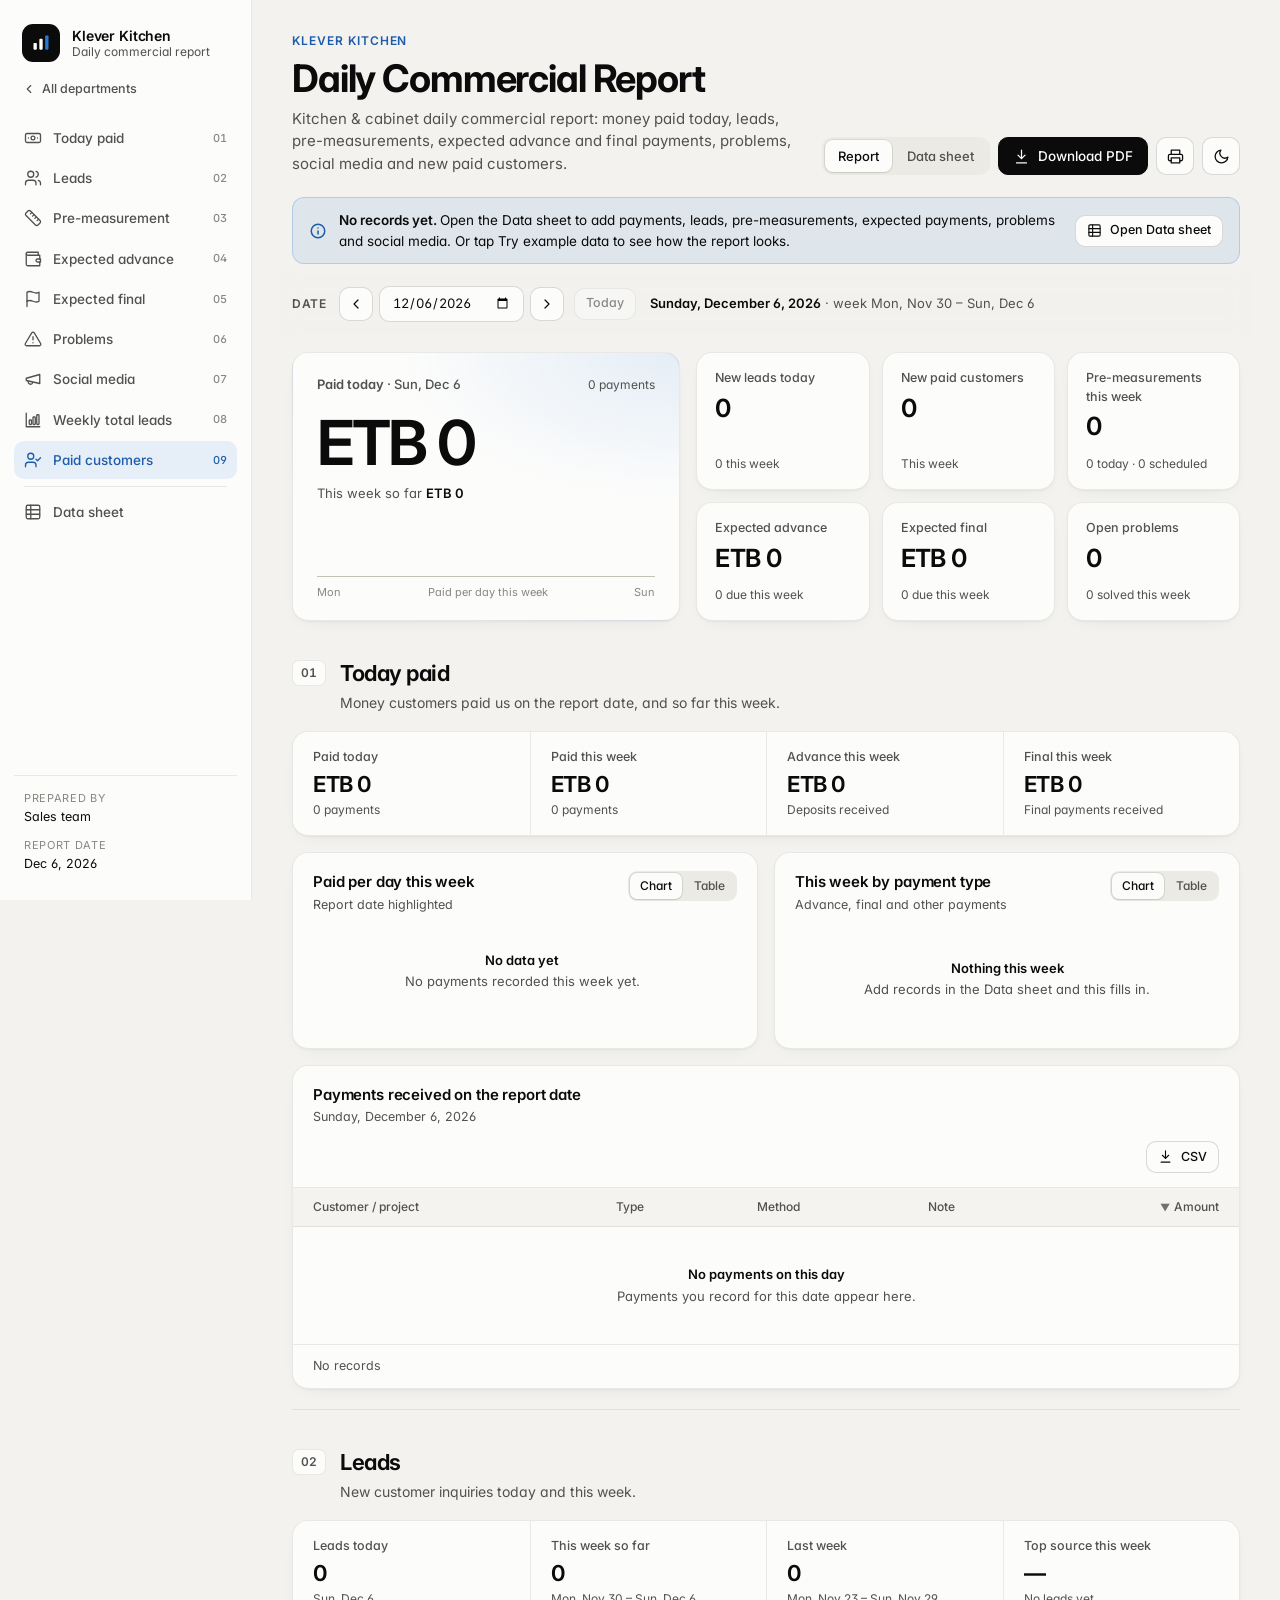
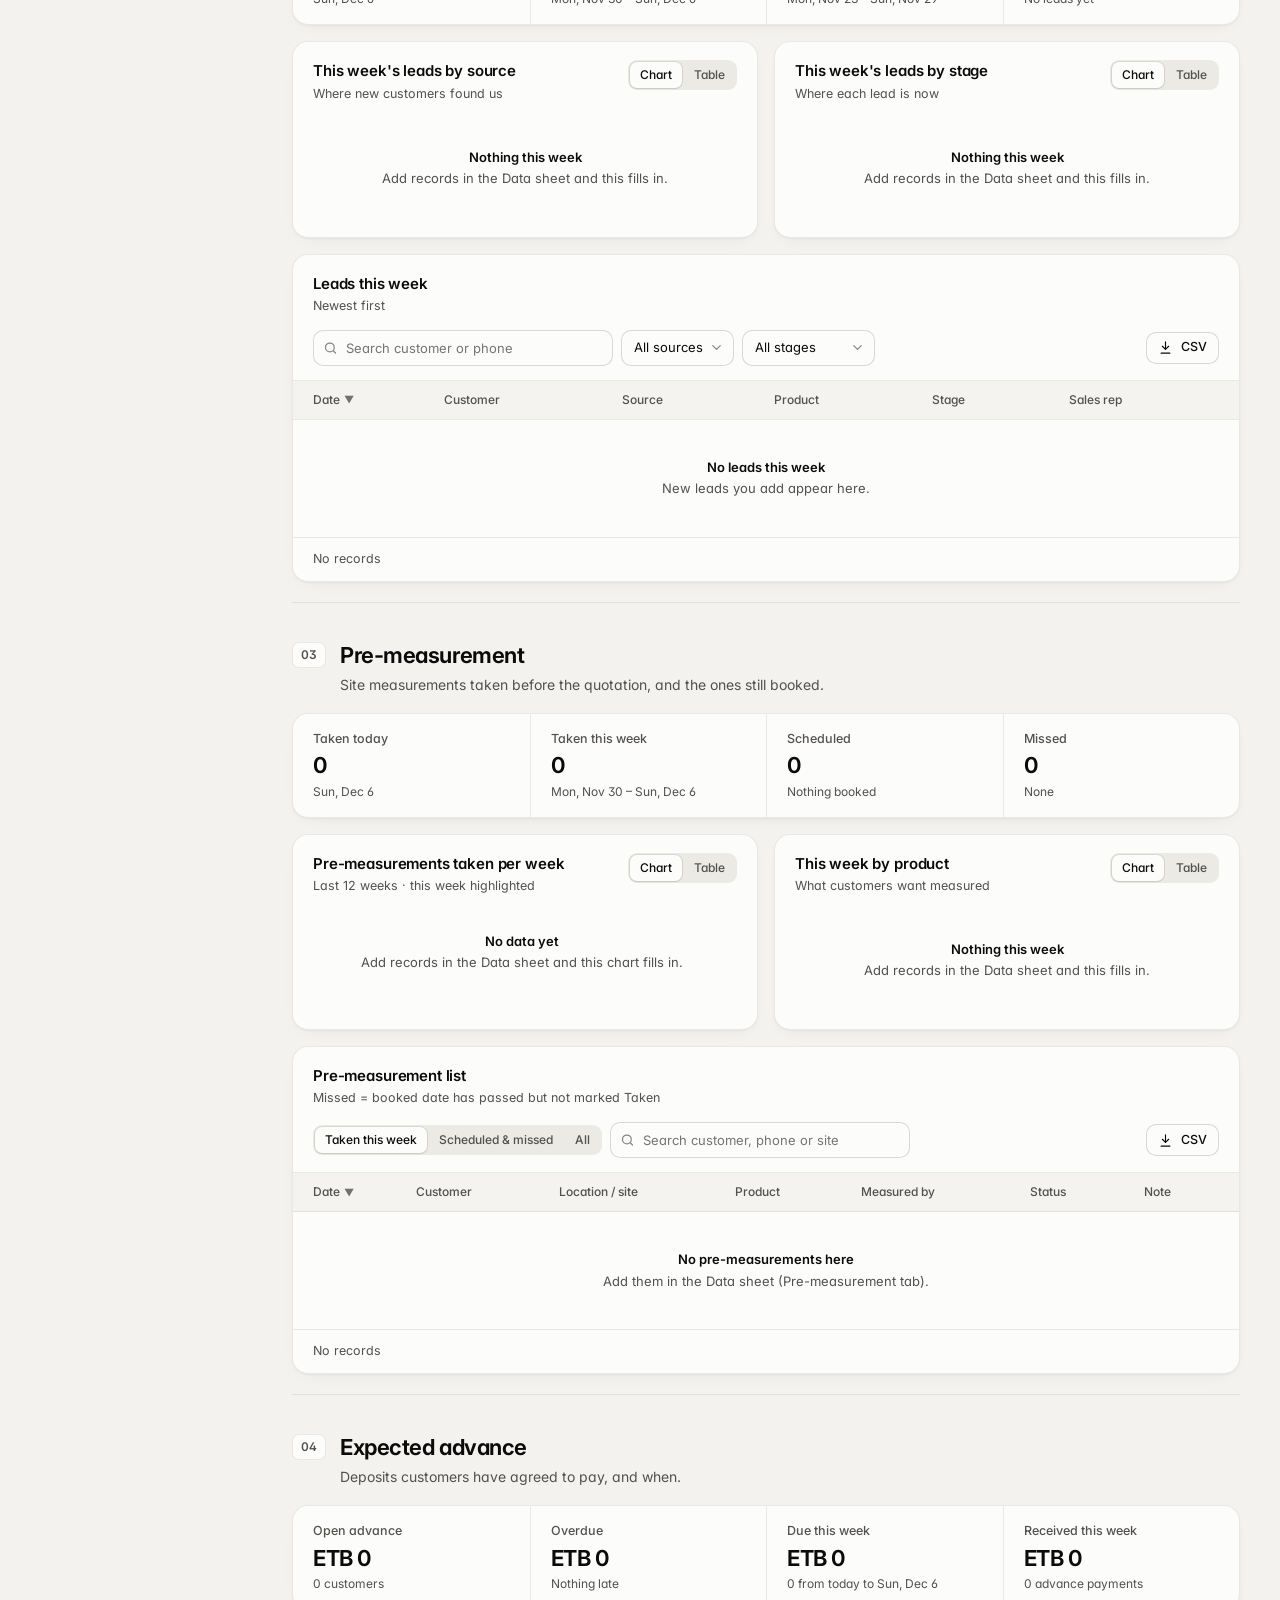
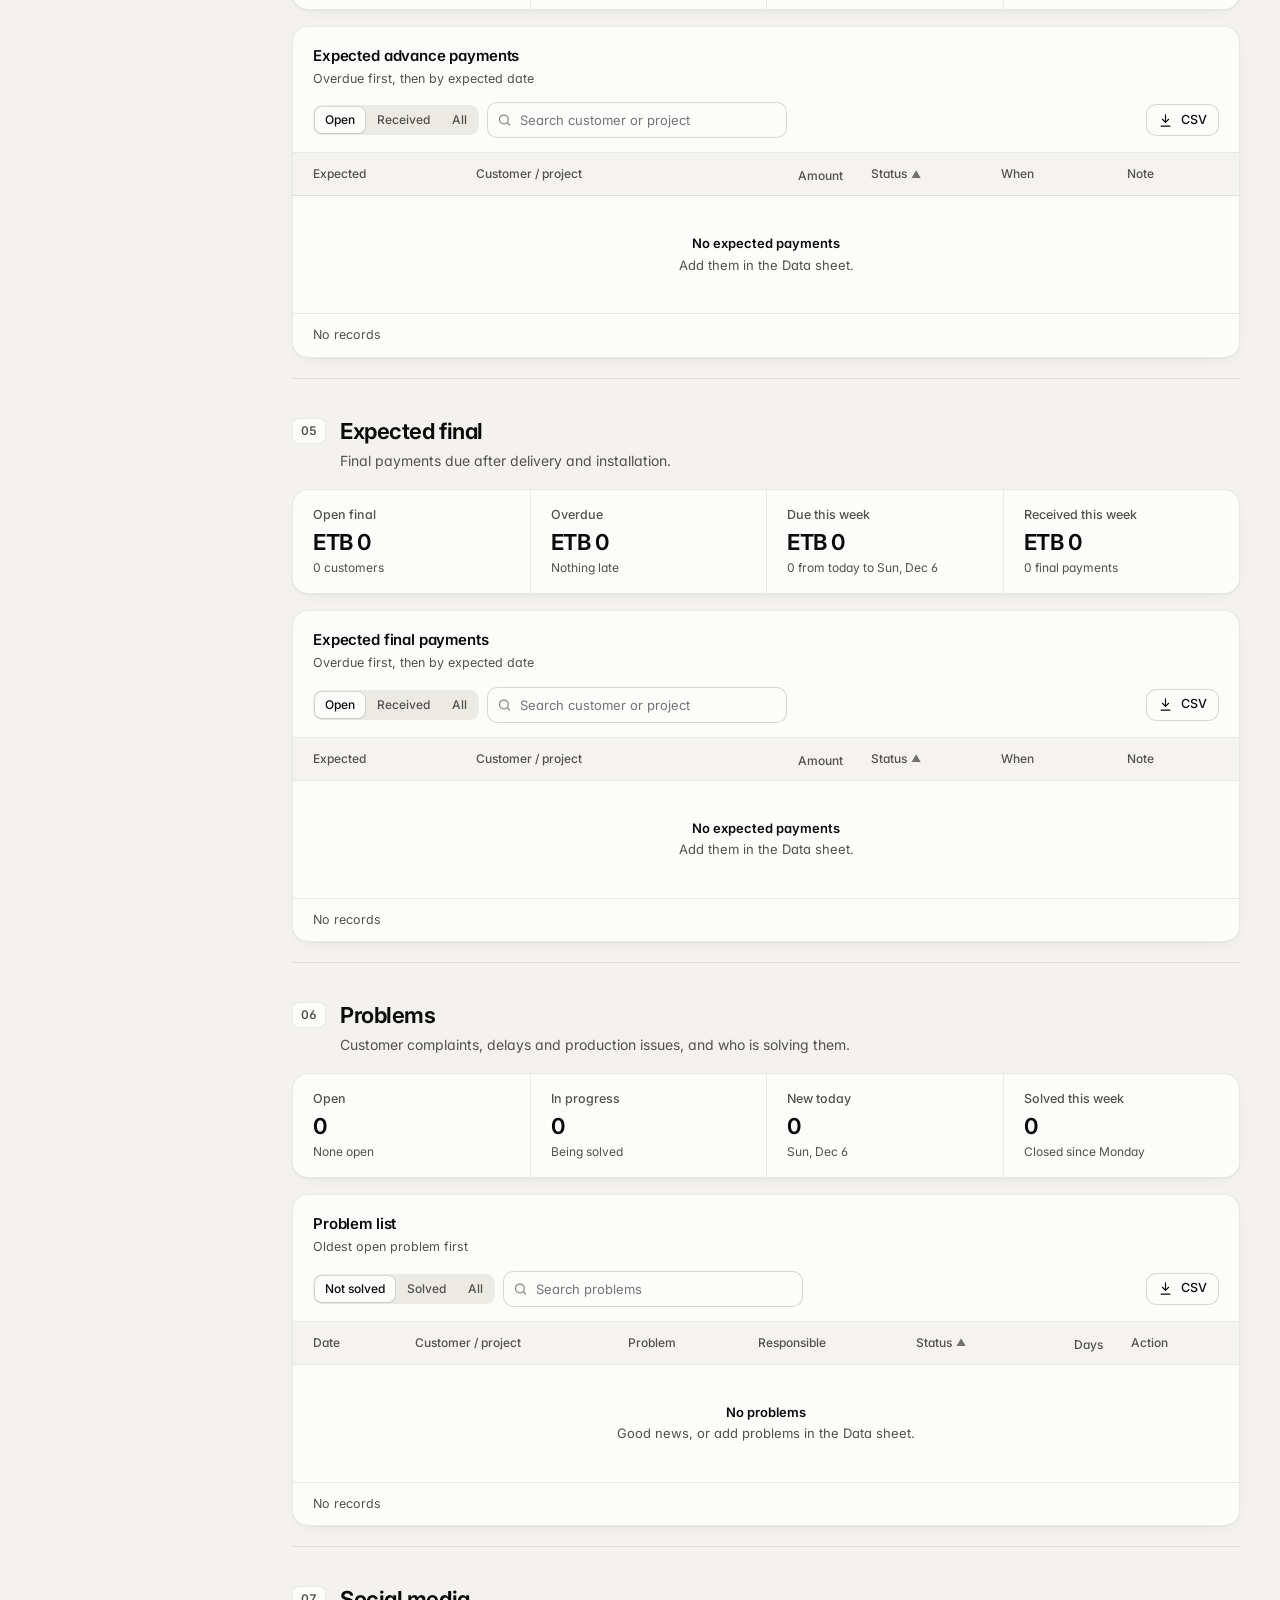
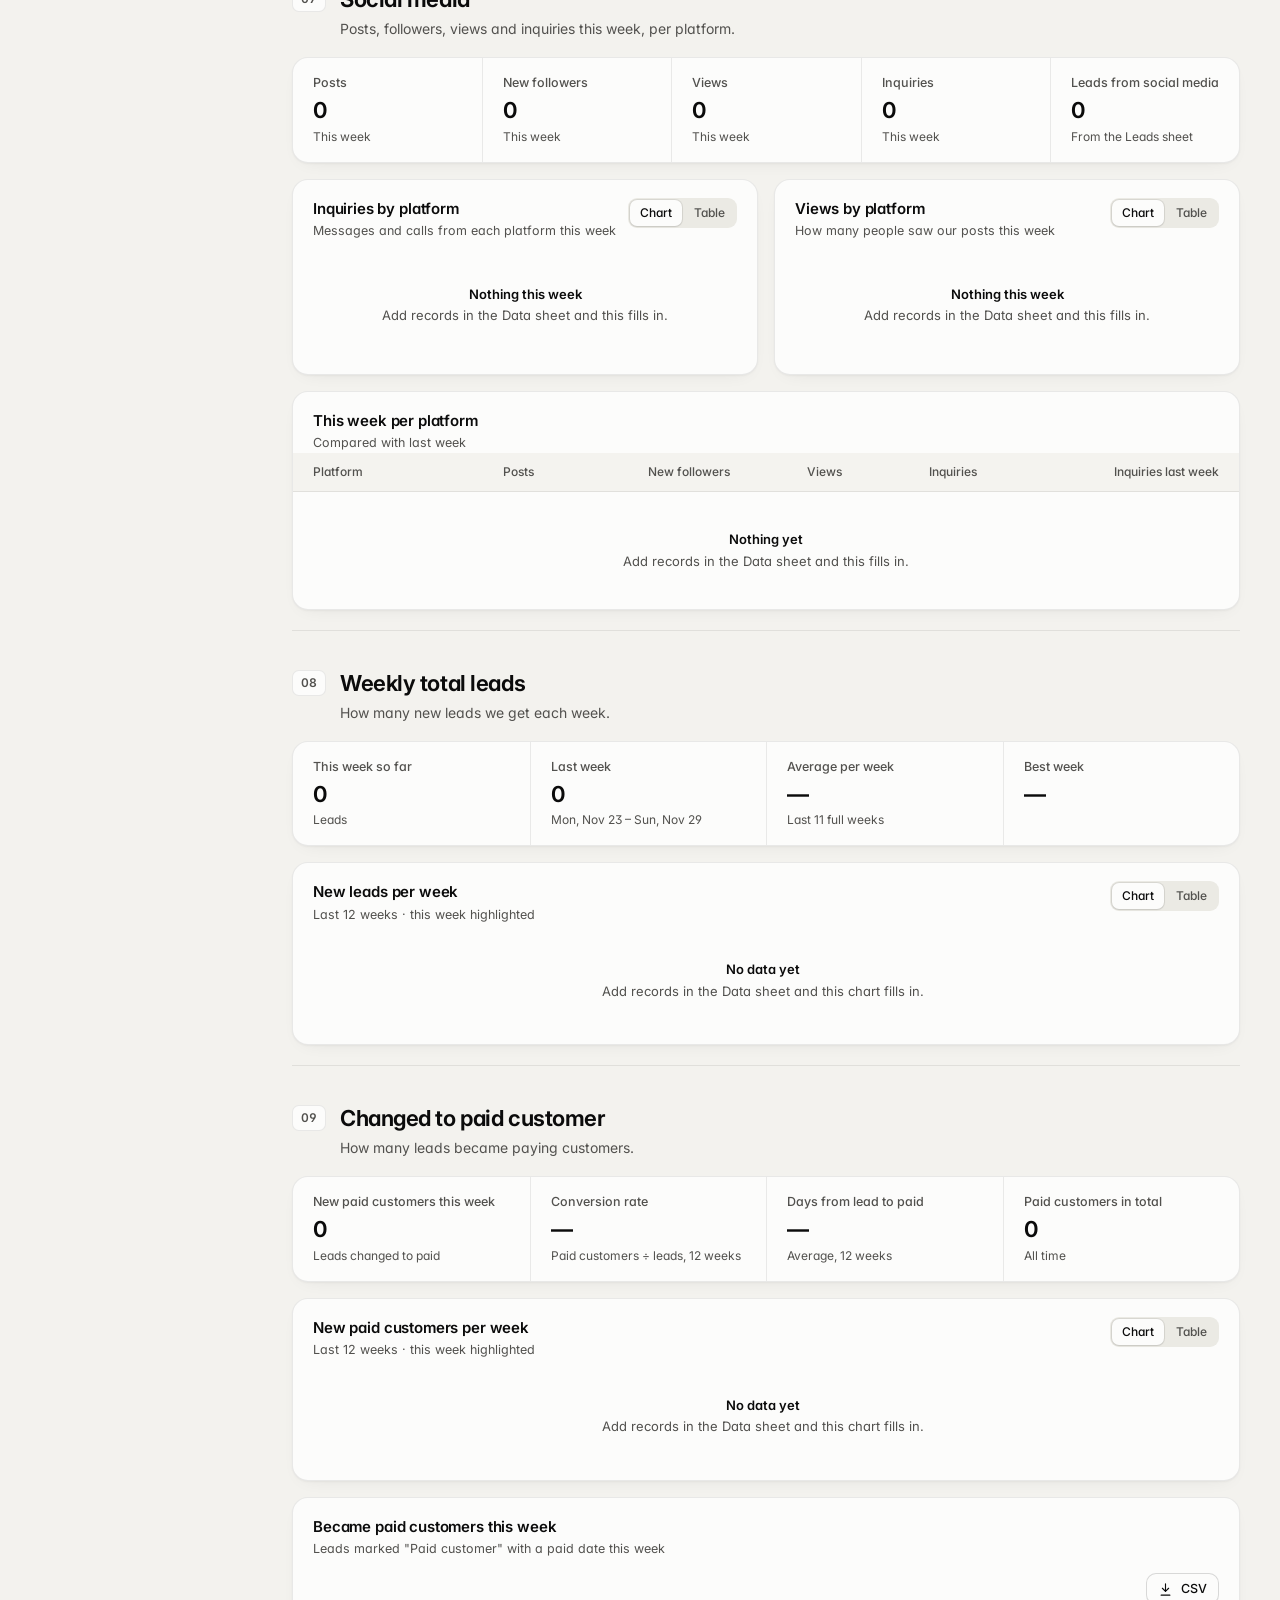
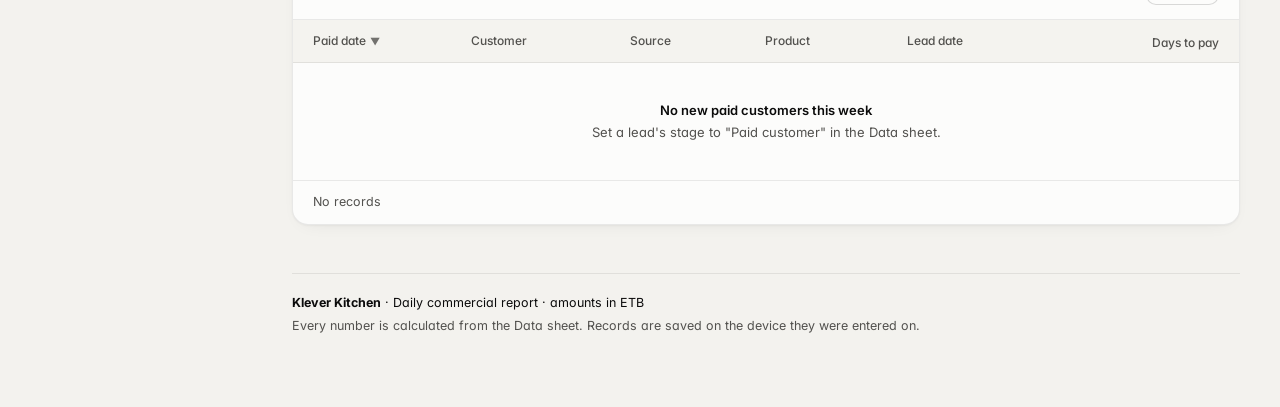
==== commercial/index.html @ aa3fffe9 "Put the commercial report in its own folder, add department home page commercial/ holds the daily co" ====
<!doctype html>
<html lang="en">
<head>
  <meta charset="utf-8">
  <meta name="viewport" content="width=device-width, initial-scale=1">
  <title>Daily Commercial Report</title>
  <meta name="description" content="Daily commercial report: payments today, leads, pre-measurements, expected advance and final payments, problems, social media and conversion.">
  <link rel="icon" href="data:image/svg+xml,%3Csvg xmlns='http://www.w3.org/2000/svg' viewBox='0 0 32 32'%3E%3Crect width='32' height='32' rx='8' fill='%230b0b0b'/%3E%3Crect x='8' y='17' width='4' height='7' rx='1' fill='%23fff'/%3E%3Crect x='14' y='12' width='4' height='12' rx='1' fill='%23fff'/%3E%3Crect x='20' y='8' width='4' height='16' rx='1' fill='%233987e5'/%3E%3C/svg%3E">
  <link rel="preconnect" href="https://fonts.googleapis.com">
  <link rel="preconnect" href="https://fonts.gstatic.com" crossorigin>
  <link href="https://fonts.googleapis.com/css2?family=Inter:wght@400;500;600;700&display=swap" rel="stylesheet">
  <link rel="stylesheet" href="styles.css">
  <script>
    try { var t = localStorage.getItem("cr-theme"); if (t === "light" || t === "dark") document.documentElement.setAttribute("data-theme", t); } catch (e) {}
  </script>
</head>
<body>
  <a class="skip-link" href="#content">Skip to report</a>

  <div class="app">
    <aside class="sidebar" aria-label="Report sections">
      <div class="brand">
        <span class="brand-mark" aria-hidden="true">
          <svg viewBox="0 0 24 24" width="20" height="20"><rect x="3" y="12" width="4" height="8" rx="1" fill="currentColor"/><rect x="10" y="7" width="4" height="13" rx="1" fill="currentColor"/><rect x="17" y="3" width="4" height="17" rx="1" fill="var(--c-in)"/></svg>
        </span>
        <div class="brand-text">
          <strong id="company-name">Company</strong>
          <span>Daily commercial report</span>
        </div>
      </div>

      <a class="back-link" href="../">
        <svg viewBox="0 0 24 24" aria-hidden="true"><path d="m15 18-6-6 6-6"/></svg>
        All departments
      </a>

      <nav class="nav" id="nav">
        <a href="#paid" data-icon="cash">Today paid</a>
        <a href="#leads" data-icon="leads">Leads</a>
        <a href="#measure" data-icon="ruler">Pre-measurement</a>
        <a href="#advance" data-icon="arrowInBox">Expected advance</a>
        <a href="#final" data-icon="flag">Expected final</a>
        <a href="#problems" data-icon="alertTri">Problems</a>
        <a href="#social" data-icon="megaphone">Social media</a>
        <a href="#weekly-leads" data-icon="bars">Weekly total leads</a>
        <a href="#converted" data-icon="userCheck">Paid customers</a>
        <a href="#sheet" data-icon="sheet" class="nav-sheet">Data sheet</a>
      </nav>

      <div class="sidebar-foot">
        <span class="foot-label">Prepared by</span>
        <span id="prepared-by">—</span>
        <span class="foot-label">Report date</span>
        <span id="as-of">—</span>
      </div>
    </aside>

    <main class="main" id="content">
      <div class="content">
        <header class="topbar">
          <div>
            <p class="eyebrow" id="eyebrow">Company</p>
            <h1>Daily Commercial Report</h1>
            <p class="lede" id="lede"></p>
          </div>
          <div class="topbar-actions">
            <div class="seg view-seg" id="view-seg" role="group" aria-label="View">
              <button type="button" data-view="report" aria-pressed="true">Report</button>
              <button type="button" data-view="sheet" aria-pressed="false">Data sheet</button>
            </div>
            <button class="btn btn-primary" id="pdf-btn" type="button" title="Download this report as a PDF file">
              <svg viewBox="0 0 24 24" aria-hidden="true"><path d="M12 3v12M7 10l5 5 5-5M5 21h14"/></svg>
              <span>Download PDF</span>
            </button>
            <button class="icon-btn" id="print-btn" type="button" aria-label="Print" title="Print">
              <svg viewBox="0 0 24 24" aria-hidden="true"><path d="M6 9V3h12v6M6 18H4a2 2 0 0 1-2-2v-5a2 2 0 0 1 2-2h16a2 2 0 0 1 2 2v5a2 2 0 0 1-2 2h-2M6 14h12v7H6z"/></svg>
            </button>
            <button class="icon-btn" id="theme-btn" type="button" aria-label="Switch colour theme">
              <svg class="i-moon" viewBox="0 0 24 24" aria-hidden="true"><path d="M21 12.8A9 9 0 1 1 11.2 3a7 7 0 0 0 9.8 9.8z"/></svg>
              <svg class="i-sun" viewBox="0 0 24 24" aria-hidden="true"><circle cx="12" cy="12" r="4"/><path d="M12 2v2M12 20v2M4.9 4.9l1.4 1.4M17.7 17.7l1.4 1.4M2 12h2M20 12h2M4.9 19.1l1.4-1.4M17.7 6.3l1.4-1.4"/></svg>
            </button>
          </div>
        </header>

        <div class="notice report-only" id="data-banner" hidden></div>

        <div class="filterbar report-only" role="toolbar" aria-label="Report date">
          <span class="filter-label">Date</span>
          <div class="date-nav">
            <button class="icon-btn sm" id="day-prev" type="button" aria-label="Previous day"><svg viewBox="0 0 24 24" aria-hidden="true"><path d="m15 18-6-6 6-6"/></svg></button>
            <label class="sr-only" for="report-date">Report date</label>
            <input class="input date-input" type="date" id="report-date">
            <button class="icon-btn sm" id="day-next" type="button" aria-label="Next day"><svg viewBox="0 0 24 24" aria-hidden="true"><path d="m9 18 6-6-6-6"/></svg></button>
          </div>
          <button class="btn btn-sm" id="day-today" type="button">Today</button>
          <span class="filter-note" id="filter-note"></span>
        </div>

        <!-- AT A GLANCE -->
        <div class="overview-top report-only glance">
          <article class="card hero" id="hero"></article>
          <div class="tiles" id="kpi-tiles"></div>
        </div>

        <!-- 01 TODAY PAID -->
        <section class="section report-only" id="paid" aria-labelledby="h-paid">
          <div class="section-head"><span class="section-num">01</span><div><h2 id="h-paid">Today paid</h2><p>Money customers paid us on the report date, and so far this week.</p></div></div>
          <div class="card stat-strip" id="paid-stats"></div>
          <div class="grid grid-2">
            <article class="card chart-card" data-chart="paidDays" data-title="Paid per day this week" data-sub="Report date highlighted"></article>
            <article class="card chart-card" data-chart="paidTypes" data-title="This week by payment type" data-sub="Advance, final and other payments" data-hb></article>
          </div>
          <article class="card table-card"><header class="card-head"><div><h3>Payments received on the report date</h3><p class="card-sub" id="paid-table-sub"></p></div></header><div id="paid-table"></div></article>
        </section>

        <!-- 02 LEADS -->
        <section class="section report-only" id="leads" aria-labelledby="h-leads">
          <div class="section-head"><span class="section-num">02</span><div><h2 id="h-leads">Leads</h2><p>New customer inquiries today and this week.</p></div></div>
          <div class="card stat-strip" id="leads-stats"></div>
          <div class="grid grid-2">
            <article class="card chart-card" data-chart="leadSources" data-title="This week's leads by source" data-sub="Where new customers found us" data-hb></article>
            <article class="card chart-card" data-chart="leadStages" data-title="This week's leads by stage" data-sub="Where each lead is now" data-hb></article>
          </div>
          <article class="card table-card"><header class="card-head"><div><h3>Leads this week</h3><p class="card-sub">Newest first</p></div></header><div id="leads-table"></div></article>
        </section>

        <!-- 03 PRE-MEASUREMENT -->
        <section class="section report-only" id="measure" aria-labelledby="h-measure">
          <div class="section-head"><span class="section-num">03</span><div><h2 id="h-measure">Pre-measurement</h2><p>Site measurements taken before the quotation, and the ones still booked.</p></div></div>
          <div class="card stat-strip" id="measure-stats"></div>
          <div class="grid grid-2">
            <article class="card chart-card" data-chart="measWeeks" data-title="Pre-measurements taken per week" data-sub="Last 12 weeks · this week highlighted"></article>
            <article class="card chart-card" data-chart="measProducts" data-title="This week by product" data-sub="What customers want measured" data-hb></article>
          </div>
          <article class="card table-card"><header class="card-head"><div><h3>Pre-measurement list</h3><p class="card-sub">Missed = booked date has passed but not marked Taken</p></div></header><div id="measure-table"></div></article>
        </section>

        <!-- 04 EXPECTED ADVANCE -->
        <section class="section report-only" id="advance" aria-labelledby="h-advance">
          <div class="section-head"><span class="section-num">04</span><div><h2 id="h-advance">Expected advance</h2><p>Deposits customers have agreed to pay, and when.</p></div></div>
          <div class="card stat-strip" id="advance-stats"></div>
          <article class="card table-card"><header class="card-head"><div><h3>Expected advance payments</h3><p class="card-sub">Overdue first, then by expected date</p></div></header><div id="advance-table"></div></article>
        </section>

        <!-- 05 EXPECTED FINAL -->
        <section class="section report-only" id="final" aria-labelledby="h-final">
          <div class="section-head"><span class="section-num">05</span><div><h2 id="h-final">Expected final</h2><p>Final payments due after delivery and installation.</p></div></div>
          <div class="card stat-strip" id="final-stats"></div>
          <article class="card table-card"><header class="card-head"><div><h3>Expected final payments</h3><p class="card-sub">Overdue first, then by expected date</p></div></header><div id="final-table"></div></article>
        </section>

        <!-- 06 PROBLEMS -->
        <section class="section report-only" id="problems" aria-labelledby="h-problems">
          <div class="section-head"><span class="section-num">06</span><div><h2 id="h-problems">Problems</h2><p>Customer complaints, delays and production issues, and who is solving them.</p></div></div>
          <div class="card stat-strip" id="problem-stats"></div>
          <article class="card table-card"><header class="card-head"><div><h3>Problem list</h3><p class="card-sub">Oldest open problem first</p></div></header><div id="problem-table"></div></article>
        </section>

        <!-- 07 SOCIAL MEDIA -->
        <section class="section report-only" id="social" aria-labelledby="h-social">
          <div class="section-head"><span class="section-num">07</span><div><h2 id="h-social">Social media</h2><p>Posts, followers, views and inquiries this week, per platform.</p></div></div>
          <div class="card stat-strip" id="social-stats"></div>
          <div class="grid grid-2">
            <article class="card chart-card" data-chart="socialInq" data-title="Inquiries by platform" data-sub="Messages and calls from each platform this week" data-hb></article>
            <article class="card chart-card" data-chart="socialViews" data-title="Views by platform" data-sub="How many people saw our posts this week" data-hb></article>
          </div>
          <article class="card table-card"><header class="card-head"><div><h3>This week per platform</h3><p class="card-sub">Compared with last week</p></div></header><div id="social-table"></div></article>
        </section>

        <!-- 08 WEEKLY TOTAL LEADS -->
        <section class="section report-only" id="weekly-leads" aria-labelledby="h-weekly-leads">
          <div class="section-head"><span class="section-num">08</span><div><h2 id="h-weekly-leads">Weekly total leads</h2><p>How many new leads we get each week.</p></div></div>
          <div class="card stat-strip" id="weekly-stats"></div>
          <article class="card chart-card" data-chart="leadWeeks" data-title="New leads per week" data-sub="Last 12 weeks · this week highlighted"></article>
        </section>

        <!-- 09 CHANGED TO PAID CUSTOMER -->
        <section class="section report-only" id="converted" aria-labelledby="h-converted">
          <div class="section-head"><span class="section-num">09</span><div><h2 id="h-converted">Changed to paid customer</h2><p>How many leads became paying customers.</p></div></div>
          <div class="card stat-strip" id="convert-stats"></div>
          <article class="card chart-card" data-chart="convertWeeks" data-title="New paid customers per week" data-sub="Last 12 weeks · this week highlighted"></article>
          <article class="card table-card"><header class="card-head"><div><h3>Became paid customers this week</h3><p class="card-sub">Leads marked "Paid customer" with a paid date this week</p></div></header><div id="convert-table"></div></article>
        </section>

        <!-- DATA SHEET -->
        <section class="sheet-view" id="sheet" aria-labelledby="h-sheet">
          <div class="section-head">
            <span class="section-num">✎</span>
            <div>
              <h2 id="h-sheet">Data sheet</h2>
              <p>Type, paste or import your records here, like a spreadsheet. The report is calculated from this sheet.</p>
            </div>
          </div>

          <div class="notice" id="sheet-notice"></div>

          <div class="sheet-bar">
            <div class="seg sheet-tabs" id="sheet-tabs" role="tablist" aria-label="Sheets"></div>
          </div>

          <div class="sheet-actions">
            <button class="btn btn-sm" id="import-btn" type="button"></button>
            <input type="file" id="import-file" accept=".xlsx,.xls,.csv" hidden>
            <button class="btn btn-sm" id="export-xlsx" type="button"></button>
            <button class="btn btn-sm" id="export-js" type="button"></button>
            <span class="dt-spacer"></span>
            <button class="btn btn-sm btn-ghost" id="load-example" type="button">Try example data</button>
            <button class="btn btn-sm btn-ghost danger" id="clear-all" type="button">Start empty</button>
          </div>

          <article class="card sheet-card" id="sheet-body"></article>
        </section>

        <footer class="page-foot">
          <p><strong id="foot-company">Company</strong> · Daily commercial report · <span id="foot-period"></span></p>
          <p class="muted" id="foot-note"></p>
        </footer>
      </div>
    </main>
  </div>

  <div id="tooltip" hidden></div>
  <div class="toast" id="toast" role="status" hidden></div>

  <script src="data.js"></script>
  <script src="app.js"></script>
</body>
</html>
---- commercial/styles.css ----
/* ==========================================================================
   Commercial Report — styles
   Colour roles are tokens; dark mode redefines the same roles.
   ========================================================================== */

:root {
  color-scheme: light;
  --page: #f3f2ee;
  --surface: #fcfcfb;
  --surface-2: #f4f3ef;
  --surface-3: #ebeae4;
  --ink: #0b0b0b;
  --ink-2: #52514e;
  --muted: #898781;
  --grid: #e7e6e0;
  --axis: #c3c2b7;
  --border: rgba(11, 11, 11, 0.08);
  --border-strong: rgba(11, 11, 11, 0.15);
  --shadow: 0 1px 2px rgba(20, 20, 10, 0.04), 0 6px 20px -12px rgba(20, 20, 10, 0.12);
  --band: #f0efea;
  --hover-wash: rgba(11, 11, 11, 0.035);

  /* data colours: blue = money / volume in, orange = money out */
  --c-in: #2a78d6;
  --c-out: #eb6834;
  --c-in-track: #cde2fb;
  --c-muted: #c9c8c0;

  --accent: #2a78d6;
  --accent-ink: #1c5cab;
  --accent-soft: rgba(42, 120, 214, 0.1);

  /* status (fixed) */
  --good: #0ca30c;
  --warning: #fab219;
  --serious: #ec835a;
  --critical: #d03b3b;
  --good-text: #006300;
  --bad-text: #b3261e;

  --radius: 16px;
  --radius-sm: 10px;
  --font: "Inter", system-ui, -apple-system, "Segoe UI", Roboto, sans-serif;
  --mono: ui-monospace, "SF Mono", "Cascadia Mono", Consolas, monospace;
}

@media (prefers-color-scheme: dark) {
  :root:not([data-theme="light"]) {
    color-scheme: dark;
    --page: #0d0d0d;
    --surface: #1a1a19;
    --surface-2: #222221;
    --surface-3: #2b2b29;
    --ink: #ffffff;
    --ink-2: #c3c2b7;
    --muted: #898781;
    --grid: #2c2c2a;
    --axis: #383835;
    --border: rgba(255, 255, 255, 0.08);
    --border-strong: rgba(255, 255, 255, 0.16);
    --shadow: 0 1px 2px rgba(0, 0, 0, 0.3);
    --band: #222221;
    --hover-wash: rgba(255, 255, 255, 0.05);
    --c-in: #3987e5;
    --c-out: #d95926;
    --c-in-track: #0d366b;
    --c-muted: #4a4a46;
    --accent: #3987e5;
    --accent-ink: #86b6ef;
    --accent-soft: rgba(57, 135, 229, 0.16);
    --good-text: #0ca30c;
    --bad-text: #f07b7b;
  }
}
:root[data-theme="dark"] {
  color-scheme: dark;
  --page: #0d0d0d;
  --surface: #1a1a19;
  --surface-2: #222221;
  --surface-3: #2b2b29;
  --ink: #ffffff;
  --ink-2: #c3c2b7;
  --muted: #898781;
  --grid: #2c2c2a;
  --axis: #383835;
  --border: rgba(255, 255, 255, 0.08);
  --border-strong: rgba(255, 255, 255, 0.16);
  --shadow: 0 1px 2px rgba(0, 0, 0, 0.3);
  --band: #222221;
  --hover-wash: rgba(255, 255, 255, 0.05);
  --c-in: #3987e5;
  --c-out: #d95926;
  --c-in-track: #0d366b;
  --c-muted: #4a4a46;
  --accent: #3987e5;
  --accent-ink: #86b6ef;
  --accent-soft: rgba(57, 135, 229, 0.16);
  --good-text: #0ca30c;
  --bad-text: #f07b7b;
}

/* ---------- base ---------- */
*, *::before, *::after { box-sizing: border-box; }
[hidden] { display: none !important; }
html { scroll-behavior: smooth; scroll-padding-top: 76px; }
@media (prefers-reduced-motion: reduce) { html { scroll-behavior: auto; } }
body {
  margin: 0;
  background: var(--page);
  color: var(--ink);
  font: 14px/1.5 var(--font);
  -webkit-font-smoothing: antialiased;
  font-feature-settings: "cv11", "ss01";
}
h1, h2, h3, p { margin: 0; }
button, select, input { font: inherit; color: inherit; }
code { font-family: var(--mono); font-size: 0.92em; background: var(--surface-3); padding: 1px 5px; border-radius: 5px; }
svg { display: block; }
:focus-visible { outline: 2px solid var(--accent); outline-offset: 2px; border-radius: 6px; }
.sr-only { position: absolute; width: 1px; height: 1px; overflow: hidden; clip: rect(0 0 0 0); white-space: nowrap; }
.muted { color: var(--ink-2); }
.skip-link { position: absolute; left: 12px; top: -48px; background: var(--ink); color: var(--surface); padding: 8px 12px; border-radius: 8px; z-index: 50; text-decoration: none; }
.skip-link:focus { top: 12px; }

/* ---------- layout ---------- */
.app { display: grid; grid-template-columns: 252px minmax(0, 1fr); min-height: 100vh; }

.sidebar {
  position: sticky; top: 0; height: 100vh;
  display: flex; flex-direction: column; gap: 28px;
  padding: 22px 14px;
  background: var(--surface);
  border-right: 1px solid var(--border);
}
.brand { display: flex; align-items: center; gap: 12px; padding: 2px 8px; }
.brand-mark {
  width: 38px; height: 38px; flex: none;
  display: grid; place-items: center;
  border-radius: 11px; background: var(--ink); color: var(--surface);
}
.brand-text { display: flex; flex-direction: column; line-height: 1.25; min-width: 0; }
.brand-text strong { font-size: 14px; font-weight: 600; letter-spacing: -0.01em; white-space: nowrap; overflow: hidden; text-overflow: ellipsis; }
.brand-text span { font-size: 12px; color: var(--ink-2); }

.back-link {
  display: inline-flex; align-items: center; gap: 6px; margin: -12px 0 -8px 8px;
  font-size: 12.5px; font-weight: 500; color: var(--ink-2); text-decoration: none;
}
.back-link svg { width: 14px; height: 14px; fill: none; stroke: currentColor; stroke-width: 2; stroke-linecap: round; stroke-linejoin: round; }
.back-link:hover { color: var(--accent-ink); }
.nav { display: flex; flex-direction: column; gap: 2px; }
.nav a {
  display: flex; align-items: center; gap: 11px;
  padding: 9px 10px; border-radius: 10px;
  color: var(--ink-2); text-decoration: none; font-weight: 500; font-size: 13.5px;
  transition: background-color .15s, color .15s;
}
.nav a svg { width: 18px; height: 18px; flex: none; fill: none; stroke: currentColor; stroke-width: 1.75; stroke-linecap: round; stroke-linejoin: round; }
.nav a:hover { background: var(--surface-2); color: var(--ink); }
.nav a.active { background: var(--accent-soft); color: var(--accent-ink); }
.nav a .n { margin-left: auto; font-size: 11px; color: var(--muted); font-variant-numeric: tabular-nums; }
.nav a.active .n { color: var(--accent-ink); }

.sidebar-foot {
  margin-top: auto; padding: 14px 10px 4px;
  border-top: 1px solid var(--border);
  display: grid; gap: 2px; font-size: 12.5px;
}
.foot-label { font-size: 11px; color: var(--muted); text-transform: uppercase; letter-spacing: .06em; margin-top: 8px; }
.foot-label:first-child { margin-top: 0; }

.main { min-width: 0; }
.content { max-width: 1240px; margin: 0 auto; padding: 32px 40px 72px; }

/* ---------- top bar & filters ---------- */
.topbar { display: flex; justify-content: space-between; align-items: flex-end; gap: 24px; margin-bottom: 22px; }
.eyebrow { font-size: 12px; font-weight: 600; color: var(--accent-ink); text-transform: uppercase; letter-spacing: .08em; margin-bottom: 8px; }
.topbar h1 { font-size: clamp(28px, 3.4vw, 38px); font-weight: 700; letter-spacing: -0.03em; line-height: 1.1; }
.lede { color: var(--ink-2); margin-top: 8px; font-size: 15px; max-width: 60ch; }
.topbar-actions { display: flex; gap: 8px; flex: none; }

.btn, .icon-btn {
  display: inline-flex; align-items: center; justify-content: center; gap: 8px;
  height: 38px; padding: 0 14px;
  border: 1px solid var(--border-strong); border-radius: var(--radius-sm);
  background: var(--surface); color: var(--ink);
  font-weight: 500; font-size: 13.5px; cursor: pointer;
  transition: background-color .15s, border-color .15s;
}
.icon-btn { width: 38px; padding: 0; }
.btn:hover, .icon-btn:hover { background: var(--surface-2); }
.btn svg, .icon-btn svg { width: 17px; height: 17px; fill: none; stroke: currentColor; stroke-width: 1.8; stroke-linecap: round; stroke-linejoin: round; }
.btn-sm { height: 32px; padding: 0 11px; font-size: 12.5px; }
.btn-sm svg { width: 15px; height: 15px; }
.i-sun { display: none; }
:root[data-theme="dark"] .i-sun { display: block; }
:root[data-theme="dark"] .i-moon { display: none; }
@media (prefers-color-scheme: dark) {
  :root:not([data-theme="light"]) .i-sun { display: block; }
  :root:not([data-theme="light"]) .i-moon { display: none; }
}

.filterbar {
  position: sticky; top: 0; z-index: 15;
  display: flex; flex-wrap: wrap; align-items: center; gap: 10px;
  margin: 0 -12px 8px; padding: 12px;
  background: color-mix(in srgb, var(--page) 86%, transparent);
  backdrop-filter: saturate(1.4) blur(10px);
  -webkit-backdrop-filter: saturate(1.4) blur(10px);
}
.filter-label { font-size: 12px; font-weight: 600; color: var(--ink-2); text-transform: uppercase; letter-spacing: .06em; margin-right: 2px; }
.filter-note { font-size: 13px; color: var(--ink-2); margin-left: 4px; }
.filter-note strong { color: var(--ink); font-weight: 600; }

.seg {
  display: inline-flex; gap: 2px; padding: 3px;
  background: var(--surface-3); border-radius: 11px;
}
.seg button {
  border: 0; background: transparent; color: var(--ink-2);
  font-weight: 500; font-size: 13px;
  padding: 6px 13px; border-radius: 8px; cursor: pointer; white-space: nowrap;
  transition: background-color .15s, color .15s;
}
.seg button:hover { color: var(--ink); }
.seg button[aria-pressed="true"] { background: var(--surface); color: var(--ink); box-shadow: 0 1px 2px rgba(0,0,0,.08), 0 0 0 1px var(--border); }
.seg-sm { padding: 2px; border-radius: 9px; }
.seg-sm button { font-size: 12px; padding: 4px 10px; border-radius: 7px; }

.select, .input {
  height: 36px; padding: 0 12px;
  border: 1px solid var(--border-strong); border-radius: var(--radius-sm);
  background: var(--surface); color: var(--ink); font-size: 13px;
}
.select { padding-right: 30px; appearance: none; cursor: pointer;
  background-image: url("data:image/svg+xml,%3Csvg xmlns='http://www.w3.org/2000/svg' viewBox='0 0 24 24' fill='none' stroke='%23898781' stroke-width='2' stroke-linecap='round' stroke-linejoin='round'%3E%3Cpath d='m6 9 6 6 6-6'/%3E%3C/svg%3E");
  background-repeat: no-repeat; background-position: right 9px center; background-size: 15px;
}
.select.active { border-color: var(--accent); box-shadow: 0 0 0 3px var(--accent-soft); }

/* ---------- sections ---------- */
.section { padding-top: 36px; }
.section + .section { margin-top: 20px; border-top: 1px solid var(--border); }
.section-head { display: flex; align-items: flex-start; gap: 14px; margin-bottom: 18px; }
.section-num {
  flex: none; margin-top: 3px;
  font-size: 12px; font-weight: 600; font-variant-numeric: tabular-nums;
  color: var(--ink-2); background: var(--surface); border: 1px solid var(--border);
  padding: 3px 8px; border-radius: 7px;
}
.section-head h2 { font-size: 22px; font-weight: 650; letter-spacing: -0.02em; }
.section-head p { color: var(--ink-2); margin-top: 2px; }
.section > * + * { margin-top: 16px; }
.section > .section-head + * { margin-top: 0; }

.grid { display: grid; gap: 16px; }
.grid-2 { grid-template-columns: repeat(2, minmax(0, 1fr)); }

/* ---------- cards ---------- */
.card {
  background: var(--surface);
  border: 1px solid var(--border);
  border-radius: var(--radius);
  box-shadow: var(--shadow);
  min-width: 0;
}
.card-head { display: flex; justify-content: space-between; align-items: flex-start; gap: 12px; padding: 18px 20px 0; }
.card-head h3 { font-size: 15px; font-weight: 600; letter-spacing: -0.01em; }
.card-sub { color: var(--ink-2); font-size: 12.5px; margin-top: 2px; }

/* ---------- overview ---------- */
.overview-top { display: grid; grid-template-columns: minmax(0, 5fr) minmax(0, 7fr); gap: 16px; }
.overview-bottom { display: grid; grid-template-columns: minmax(0, 8fr) minmax(0, 4fr); gap: 16px; margin-top: 16px; }

.hero {
  padding: 22px 24px 20px;
  display: flex; flex-direction: column;
  background:
    radial-gradient(120% 90% at 100% 0%, color-mix(in srgb, var(--c-in) 11%, transparent), transparent 60%),
    var(--surface);
}
.hero-top { display: flex; justify-content: space-between; align-items: center; gap: 10px; flex-wrap: wrap; }
.hero-label { font-size: 13px; font-weight: 600; color: var(--ink-2); }
.hero-label span { font-weight: 500; }
.hero-value { font-size: clamp(46px, 5.4vw, 62px); font-weight: 650; letter-spacing: -0.04em; line-height: 1; margin: 18px 0 10px; }
.hero-sub { color: var(--ink-2); font-size: 13px; }
.hero-spark { margin-top: auto; padding-top: 18px; }
.hero-spark-caption { display: flex; justify-content: space-between; font-size: 11px; color: var(--muted); margin-top: 6px; }

.tiles { display: grid; grid-template-columns: repeat(3, minmax(0, 1fr)); gap: 12px; }
.tile { padding: 16px 18px; display: flex; flex-direction: column; gap: 6px; }
.tile-label { font-size: 12.5px; font-weight: 500; color: var(--ink-2); display: flex; align-items: center; gap: 7px; }
.tile-label i { width: 8px; height: 8px; border-radius: 2px; flex: none; }
.tile-value { font-size: 25px; font-weight: 650; letter-spacing: -0.025em; line-height: 1.15; }
.tile-foot { font-size: 12px; color: var(--ink-2); display: flex; align-items: center; gap: 6px; flex-wrap: wrap; margin-top: auto; }

.delta {
  display: inline-flex; align-items: center; gap: 3px;
  font-size: 12px; font-weight: 600; font-variant-numeric: tabular-nums;
  padding: 2px 7px 2px 5px; border-radius: 999px; white-space: nowrap;
}
.delta svg { width: 13px; height: 13px; fill: none; stroke: currentColor; stroke-width: 2.4; stroke-linecap: round; stroke-linejoin: round; }
.delta.good { color: var(--good-text); background: color-mix(in srgb, var(--good) 12%, transparent); }
.delta.bad { color: var(--bad-text); background: color-mix(in srgb, var(--critical) 12%, transparent); }
.delta.flat { color: var(--ink-2); background: var(--surface-3); }

/* P&L */
.pnl { padding: 18px 20px 20px; display: flex; flex-direction: column; }
.pnl h3 { font-size: 15px; font-weight: 600; }
.pnl-rows { margin-top: 12px; display: grid; }
.pnl-row { display: flex; justify-content: space-between; align-items: baseline; gap: 12px; padding: 9px 0; border-bottom: 1px solid var(--border); font-size: 13.5px; }
.pnl-row .v { font-variant-numeric: tabular-nums; font-weight: 500; white-space: nowrap; }
.pnl-row .lbl { color: var(--ink-2); }
.pnl-row.sub { font-weight: 600; }
.pnl-row.sub .lbl { color: var(--ink); }
.pnl-row .pct { font-size: 11.5px; color: var(--ink-2); font-weight: 500; margin-left: 6px; }
.pnl-row.net { border-bottom: 0; border-top: 1.5px solid var(--ink); margin-top: 4px; padding-top: 12px; font-size: 16px; font-weight: 650; }
.pnl-row.net .lbl { color: var(--ink); }
.pnl-meter { margin-top: auto; padding-top: 16px; }
.pnl-meter-cap { display: flex; justify-content: space-between; font-size: 12px; color: var(--ink-2); margin-bottom: 6px; }

/* stat strip */
.stat-strip { display: grid; grid-template-columns: repeat(auto-fit, minmax(170px, 1fr)); }
.stat { padding: 16px 20px; border-left: 1px solid var(--border); display: flex; flex-direction: column; gap: 4px; min-width: 0; }
.stat:first-child { border-left: 0; }
.stat-label { font-size: 12.5px; font-weight: 500; color: var(--ink-2); }
.stat-value { font-size: 22px; font-weight: 650; letter-spacing: -0.02em; line-height: 1.2; white-space: nowrap; overflow: hidden; text-overflow: ellipsis; }
.stat-foot { font-size: 12px; color: var(--ink-2); display: flex; gap: 6px; align-items: center; flex-wrap: wrap; }

/* ---------- charts ---------- */
.legend { display: flex; flex-wrap: wrap; gap: 6px 18px; padding: 12px 20px 0; font-size: 12.5px; color: var(--ink-2); }
.legend span { display: inline-flex; align-items: center; gap: 7px; }
.sw-line { display: inline-block; width: 16px; height: 2px; border-radius: 2px; }
.sw-rect { display: inline-block; width: 10px; height: 10px; border-radius: 3px; }
.sw-line.k-in, .sw-rect.k-in, .tip-key.k-in, .tile-label i.k-in { background: var(--c-in); }
.sw-line.k-out, .sw-rect.k-out, .tip-key.k-out, .tile-label i.k-out { background: var(--c-out); }

.chart-body { padding: 8px 12px 14px 6px; min-height: 120px; }
.chart-body svg { width: 100%; overflow: visible; }
.hb-body { padding: 16px 20px 20px; }
.chart-table { padding: 12px 0 6px; }

.grid-line { stroke: var(--grid); stroke-width: 1; shape-rendering: crispEdges; }
.axis-line { stroke: var(--axis); stroke-width: 1; shape-rendering: crispEdges; }
.tick { fill: var(--muted); font-size: 11px; font-variant-numeric: tabular-nums; }
.x-label { fill: var(--muted); font-size: 11px; }
.x-label.sel { fill: var(--ink); font-weight: 600; }
.band { fill: var(--band); }
.line { fill: none; stroke-width: 2; stroke-linejoin: round; stroke-linecap: round; }
.line.k-in { stroke: var(--c-in); }
.line.k-out { stroke: var(--c-out); }
.area.k-in { fill: var(--c-in); opacity: .1; }
.dot { stroke: var(--surface); stroke-width: 2; }
.dot.k-in { fill: var(--c-in); }
.dot.k-out { fill: var(--c-out); }
.col { pointer-events: none; transition: opacity .2s; }
.col.k-in { fill: var(--c-in); }
.col.k-out { fill: var(--c-out); }
.col.k-muted { fill: var(--c-muted); }
.col.dim { opacity: .3; }
.hit { fill: transparent; cursor: crosshair; outline: none; }
.hit:hover, .hit.focus { fill: var(--hover-wash); }
.crosshair { stroke: var(--axis); stroke-width: 1; shape-rendering: crispEdges; pointer-events: none; }
.end-label { fill: var(--ink-2); font-size: 12px; font-weight: 600; font-variant-numeric: tabular-nums; }
.peak-label { fill: var(--ink-2); font-size: 11px; font-weight: 600; font-variant-numeric: tabular-nums; }
.plot-overlay { fill: transparent; cursor: crosshair; outline: none; }

/* horizontal bars (HTML) */
.hb { display: grid; gap: 12px; }
.hb-row {
  display: grid; grid-template-columns: minmax(84px, 34%) minmax(0, 1fr); align-items: center; gap: 12px;
  padding: 3px 6px; margin: -3px -6px; border-radius: 8px; cursor: default; outline: none;
}
.hb-row:hover, .hb-row:focus-visible { background: var(--hover-wash); }
.hb-label { font-size: 13px; color: var(--ink); white-space: nowrap; overflow: hidden; text-overflow: ellipsis; }
.hb-track { display: flex; align-items: center; gap: 8px; min-width: 0; }
.hb-bar {
  height: 14px; flex: none;
  width: calc((100% - 84px) * var(--p));
  min-width: 3px;
  border-radius: 0 4px 4px 0;
  transition: width .35s cubic-bezier(.2,.8,.2,1);
}
@media (prefers-reduced-motion: reduce) { .hb-bar { transition: none; } }
.hb-bar.k-in { background: var(--c-in); }
.hb-bar.k-out { background: var(--c-out); }
.hb-bar.k-muted { background: var(--c-muted); }
.hb-val { font-size: 12.5px; font-weight: 600; color: var(--ink-2); font-variant-numeric: tabular-nums; white-space: nowrap; }

.empty { padding: 28px 20px; text-align: center; color: var(--ink-2); font-size: 13px; }
.empty strong { display: block; color: var(--ink); font-weight: 600; margin-bottom: 2px; }

/* tooltip */
#tooltip {
  position: fixed; z-index: 100; pointer-events: none;
  min-width: 160px; max-width: 280px;
  padding: 10px 12px;
  background: var(--surface); color: var(--ink);
  border: 1px solid var(--border-strong); border-radius: 11px;
  box-shadow: 0 12px 28px -10px rgba(0, 0, 0, 0.28);
  font-size: 12.5px;
}
.tip-title { color: var(--ink-2); font-weight: 500; margin-bottom: 6px; }
.tip-row { display: grid; grid-template-columns: 14px auto 1fr; align-items: center; gap: 8px; line-height: 1.7; }
.tip-row strong { font-weight: 650; font-variant-numeric: tabular-nums; }
.tip-row span:last-child { color: var(--ink-2); }
.tip-key { width: 12px; height: 2px; border-radius: 2px; }
.tip-row.sep { border-top: 1px solid var(--border); margin-top: 4px; padding-top: 4px; }

/* ---------- tables ---------- */
.table-card { overflow: hidden; }
.dt-toolbar { display: flex; flex-wrap: wrap; gap: 8px; align-items: center; padding: 14px 20px; }
.dt-search { position: relative; flex: 1 1 200px; max-width: 300px; }
.dt-search svg { position: absolute; left: 10px; top: 50%; transform: translateY(-50%); width: 15px; height: 15px; fill: none; stroke: var(--muted); stroke-width: 2; stroke-linecap: round; }
.dt-search .input { width: 100%; padding-left: 32px; }
.dt-spacer { flex: 1 1 auto; }
.table-wrap { overflow-x: auto; border-top: 1px solid var(--border); }
table.dt { width: 100%; border-collapse: collapse; font-size: 13px; }
.dt th {
  text-align: left; font-weight: 500; font-size: 12px; color: var(--ink-2);
  padding: 10px 14px; background: var(--surface-2);
  border-bottom: 1px solid var(--border); white-space: nowrap;
}
.dt th button { all: unset; cursor: pointer; display: inline-flex; align-items: center; gap: 4px; }
.dt th button:focus-visible { outline: 2px solid var(--accent); border-radius: 4px; }
.dt th .arrow { width: 10px; opacity: .8; font-size: 10px; }
.dt th:first-child, .dt td:first-child { padding-left: 20px; }
.dt th:last-child, .dt td:last-child { padding-right: 20px; }
.dt td { padding: 10px 14px; border-bottom: 1px solid var(--border); white-space: nowrap; vertical-align: middle; }
.dt tbody tr:last-child td { border-bottom: 0; }
.dt tbody tr:hover td { background: var(--hover-wash); }
.dt .num { text-align: right; font-variant-numeric: tabular-nums; }
.dt th.num button { flex-direction: row-reverse; }
.dt .id { font-family: var(--mono); font-size: 12px; color: var(--ink-2); }
.dt .strong { font-weight: 600; }
.dt .sub { display: block; font-size: 11.5px; color: var(--ink-2); }
.dt tfoot td { background: var(--surface-2); font-weight: 600; border-top: 1px solid var(--border-strong); border-bottom: 0; }
.dt-foot { display: flex; justify-content: space-between; align-items: center; gap: 10px; flex-wrap: wrap; padding: 12px 20px; border-top: 1px solid var(--border); font-size: 12.5px; color: var(--ink-2); }
.dt-foot strong { color: var(--ink); font-weight: 600; font-variant-numeric: tabular-nums; }
.pager { display: flex; align-items: center; gap: 4px; }
.pager button {
  min-width: 30px; height: 30px; padding: 0 8px;
  border: 1px solid var(--border-strong); border-radius: 8px;
  background: var(--surface); cursor: pointer; font-size: 12.5px; font-variant-numeric: tabular-nums;
}
.pager button:hover:not(:disabled) { background: var(--surface-2); }
.pager button:disabled { opacity: .4; cursor: default; }
.pager .pg { padding: 0 8px; font-variant-numeric: tabular-nums; }

.dir { display: inline-flex; align-items: center; gap: 6px; font-weight: 500; }
.dir i { width: 20px; height: 20px; border-radius: 6px; display: grid; place-items: center; }
.dir i svg { width: 13px; height: 13px; fill: none; stroke-width: 2.4; stroke-linecap: round; stroke-linejoin: round; }
.dir.in i { background: color-mix(in srgb, var(--c-in) 14%, transparent); }
.dir.in i svg { stroke: var(--c-in); }
.dir.out i { background: color-mix(in srgb, var(--c-out) 14%, transparent); }
.dir.out i svg { stroke: var(--c-out); }

/* status badges: colour on the icon, text stays ink */
.badge {
  display: inline-flex; align-items: center; gap: 6px;
  padding: 2px 9px 2px 6px; border-radius: 999px;
  font-size: 12px; font-weight: 500; white-space: nowrap;
  background: var(--surface-2); border: 1px solid var(--border);
}
.badge svg { width: 14px; height: 14px; flex: none; fill: none; stroke-width: 2.2; stroke-linecap: round; stroke-linejoin: round; }
.badge.good { background: color-mix(in srgb, var(--good) 9%, var(--surface)); border-color: color-mix(in srgb, var(--good) 24%, transparent); }
.badge.good svg { stroke: var(--good); }
.badge.warning { background: color-mix(in srgb, var(--warning) 12%, var(--surface)); border-color: color-mix(in srgb, var(--warning) 34%, transparent); }
.badge.warning svg { stroke: color-mix(in srgb, var(--warning) 80%, var(--ink)); }
.badge.serious { background: color-mix(in srgb, var(--serious) 11%, var(--surface)); border-color: color-mix(in srgb, var(--serious) 30%, transparent); }
.badge.serious svg { stroke: var(--serious); }
.badge.critical { background: color-mix(in srgb, var(--critical) 10%, var(--surface)); border-color: color-mix(in srgb, var(--critical) 28%, transparent); }
.badge.critical svg { stroke: var(--critical); }
.badge.neutral svg { stroke: var(--muted); }

.stage { display: inline-flex; align-items: center; gap: 8px; }
.stage-dots { display: inline-flex; gap: 3px; }
.stage-dots i { width: 6px; height: 6px; border-radius: 50%; background: var(--surface-3); box-shadow: inset 0 0 0 1px var(--border-strong); }
.stage-dots i.on { background: var(--c-in); box-shadow: none; }

.meter { height: 8px; border-radius: 999px; background: var(--c-in-track); overflow: hidden; }
.meter > span { display: block; height: 100%; width: calc(var(--p) * 100%); background: var(--c-in); border-radius: 999px; }
.meter.sm { height: 6px; width: 72px; display: inline-block; vertical-align: middle; }
.meter.sm > span { height: 6px; }
.meter-cell { display: inline-flex; align-items: center; gap: 8px; }

/* ---------- settlement ---------- */
.fs-layout { display: grid; grid-template-columns: 300px minmax(0, 1fr); gap: 16px; align-items: start; }
.fs-list { display: flex; flex-direction: column; gap: 8px; }
.fs-item {
  all: unset; box-sizing: border-box; cursor: pointer;
  display: grid; gap: 8px; padding: 14px 16px;
  background: var(--surface); border: 1px solid var(--border); border-radius: 14px;
  transition: border-color .15s, box-shadow .15s;
}
.fs-item:hover { border-color: var(--border-strong); }
.fs-item:focus-visible { outline: 2px solid var(--accent); outline-offset: 2px; }
.fs-item[aria-selected="true"] { border-color: var(--accent); box-shadow: 0 0 0 3px var(--accent-soft); }
.fs-item-top { display: flex; justify-content: space-between; gap: 8px; align-items: flex-start; }
.fs-item-name { font-weight: 600; font-size: 13.5px; }
.fs-item-client { font-size: 12px; color: var(--ink-2); }
.fs-item-amt { font-size: 12.5px; font-variant-numeric: tabular-nums; color: var(--ink-2); display: flex; justify-content: space-between; }

.statement { padding: 28px 32px 30px; }
.st-head { display: flex; justify-content: space-between; align-items: flex-start; gap: 16px; flex-wrap: wrap; padding-bottom: 20px; border-bottom: 1px solid var(--border); }
.st-kicker { font-size: 11.5px; font-weight: 600; text-transform: uppercase; letter-spacing: .09em; color: var(--accent-ink); }
.st-title { font-size: 22px; font-weight: 650; letter-spacing: -0.02em; margin-top: 6px; }
.st-company { color: var(--ink-2); font-size: 13px; margin-top: 2px; }
.st-no { text-align: right; display: grid; gap: 8px; justify-items: end; }
.st-no .id { font-family: var(--mono); font-size: 13px; color: var(--ink-2); }
.st-meta { display: grid; grid-template-columns: repeat(4, minmax(0, 1fr)); gap: 12px; padding: 18px 0; border-bottom: 1px solid var(--border); }
.st-meta div { display: grid; gap: 2px; min-width: 0; }
.st-meta span { font-size: 11.5px; color: var(--ink-2); }
.st-meta strong { font-size: 13.5px; font-weight: 600; }
.st-lines { margin-top: 8px; }
.st-row { display: flex; justify-content: space-between; gap: 16px; padding: 11px 0; border-bottom: 1px solid var(--border); font-size: 14px; }
.st-row .v { font-variant-numeric: tabular-nums; white-space: nowrap; }
.st-row .lbl small { display: block; font-size: 12px; color: var(--ink-2); }
.st-row.less .lbl, .st-row.less .v { color: var(--ink-2); }
.st-row.total { font-weight: 650; border-bottom: 1.5px solid var(--ink); }
.st-row.grand {
  margin-top: 14px; padding: 16px 18px; border: 0; border-radius: 12px;
  background: var(--surface-2); font-size: 17px; font-weight: 650;
}
.st-row.outstanding { border: 0; padding: 10px 18px; font-weight: 600; }
.st-progress { margin-top: 22px; }
.st-progress-cap { display: flex; justify-content: space-between; font-size: 12.5px; color: var(--ink-2); margin-bottom: 8px; }
.st-progress-cap strong { color: var(--ink); }
.st-sign { display: grid; grid-template-columns: repeat(3, minmax(0, 1fr)); gap: 20px; margin-top: 34px; }
.st-sign div { border-top: 1px solid var(--border-strong); padding-top: 8px; font-size: 12px; color: var(--ink-2); }
.st-actions { display: flex; gap: 8px; }

/* ---------- payments ---------- */
.status-tiles { display: grid; grid-template-columns: repeat(4, minmax(0, 1fr)); gap: 12px; }
.status-tile { padding: 16px 18px; display: grid; gap: 6px; }
.status-tile .top { display: flex; align-items: center; gap: 8px; font-size: 12.5px; font-weight: 500; color: var(--ink-2); }
.status-tile .top i { width: 26px; height: 26px; border-radius: 8px; display: grid; place-items: center; background: var(--surface-2); }
.status-tile .top svg { width: 15px; height: 15px; fill: none; stroke-width: 2.2; stroke-linecap: round; stroke-linejoin: round; }
.status-tile .v { font-size: 24px; font-weight: 650; letter-spacing: -0.025em; }
.status-tile .s { font-size: 12px; color: var(--ink-2); }
.ic-in svg { stroke: var(--c-in); }
.ic-out svg { stroke: var(--c-out); }
.ic-warning svg { stroke: color-mix(in srgb, var(--warning) 80%, var(--ink)); }
.ic-critical svg { stroke: var(--critical); }

.page-foot { margin-top: 48px; padding-top: 20px; border-top: 1px solid var(--border); font-size: 12.5px; display: grid; gap: 4px; }

/* ---------- responsive ---------- */
@media (max-width: 1180px) {
  .overview-top, .overview-bottom { grid-template-columns: minmax(0, 1fr); }
  .status-tiles { grid-template-columns: repeat(2, minmax(0, 1fr)); }
}
@media (max-width: 1020px) {
  .app { display: block; }
  .sidebar {
    position: sticky; top: 0; z-index: 30; height: auto;
    flex-direction: row; align-items: center; gap: 12px;
    padding: 10px 16px; border-right: 0; border-bottom: 1px solid var(--border);
  }
  .brand { padding: 0; }
  .brand-text, .sidebar-foot, .back-link { display: none; }
  .brand-mark { width: 34px; height: 34px; }
  .nav { flex-direction: row; overflow-x: auto; scrollbar-width: none; min-width: 0; flex: 1; }
  .nav::-webkit-scrollbar { display: none; }
  .nav a { white-space: nowrap; padding: 7px 11px; }
  .nav a svg, .nav a .n { display: none; }
  .filterbar { position: static; }
  .content { padding: 24px 24px 56px; }
  html { scroll-padding-top: 64px; }
  .fs-layout { grid-template-columns: minmax(0, 1fr); }
  .fs-list { flex-direction: row; overflow-x: auto; padding-bottom: 4px; scroll-snap-type: x mandatory; }
  .fs-item { flex: 0 0 250px; scroll-snap-align: start; }
}
@media (max-width: 760px) {
  .grid-2 { grid-template-columns: minmax(0, 1fr); }
  .tiles { grid-template-columns: repeat(2, minmax(0, 1fr)); }
  .stat-strip { grid-template-columns: repeat(2, minmax(0, 1fr)); }
  .stat { border-left: 0; border-top: 1px solid var(--border); }
  .stat:nth-child(-n+2) { border-top: 0; }
  .stat:nth-child(even) { border-left: 1px solid var(--border); }
  .st-meta { grid-template-columns: repeat(2, minmax(0, 1fr)); }
  .statement { padding: 22px 18px; }
  .st-sign { grid-template-columns: minmax(0, 1fr); gap: 26px; }
}
@media (max-width: 560px) {
  .content { padding: 18px 16px 48px; }
  .topbar { flex-direction: column; align-items: stretch; }
  .topbar-actions { justify-content: flex-start; }
  .filterbar { margin: 0 0 8px; padding: 0 0 12px; gap: 8px; }
  .filter-label { display: none; }
  .filter-note { flex-basis: 100%; margin: 0; }
  .seg button { padding: 6px 10px; }
  .status-tiles { grid-template-columns: minmax(0, 1fr) minmax(0, 1fr); gap: 10px; }
  .tile, .status-tile { padding: 14px; }
  .tile-value { font-size: 21px; }
  .status-tile .v { font-size: 20px; }
  .stat { padding: 14px 16px; }
  .stat-value { font-size: 19px; }
  .card-head { padding: 16px 16px 0; flex-wrap: wrap; }
  .hb-body { padding: 14px 16px 18px; }
  .dt-toolbar { padding: 12px 16px; }
  .dt-search { max-width: none; flex-basis: 100%; }
  .dt th:first-child, .dt td:first-child { padding-left: 16px; }
  .dt-foot { padding: 12px 16px; }
  .hero { padding: 18px; }
  .st-row.grand { font-size: 15px; padding: 14px; }
}

/* ---------- print ---------- */
@media print {
  :root, :root[data-theme="dark"] {
    color-scheme: light;
    --page: #fff; --surface: #fff; --surface-2: #f4f3ef; --surface-3: #ebeae4;
    --ink: #0b0b0b; --ink-2: #52514e; --grid: #e7e6e0; --axis: #c3c2b7;
    --border: rgba(11,11,11,.12); --border-strong: rgba(11,11,11,.2);
    --band: #f0efea; --c-in: #2a78d6; --c-out: #eb6834; --c-in-track: #cde2fb; --c-muted: #c9c8c0;
    --accent-ink: #1c5cab; --good-text: #006300; --bad-text: #b3261e;
  }
  body { background: #fff; font-size: 12px; }
  .app { display: block; }
  .sidebar, .topbar-actions, .view-toggle, .dt-toolbar, .pager, .st-actions, .skip-link, #tooltip { display: none !important; }
  .filterbar { position: static; padding: 0; margin: 0 0 8px; background: none; backdrop-filter: none; }
  .filterbar .seg, .filterbar .select, .filter-label { display: none; }
  .content { padding: 0; max-width: none; }
  .card { box-shadow: none; break-inside: avoid; }
  .section { break-before: page; padding-top: 0; }
  .section:first-of-type { break-before: auto; }
  .section + .section { border-top: 0; }
  .fs-layout { grid-template-columns: minmax(0, 1fr); }
  .fs-list { display: none; }
  body.print-statement * { visibility: hidden; }
  body.print-statement #statement, body.print-statement #statement * { visibility: visible; }
  body.print-statement #statement { position: absolute; inset: 0 0 auto 0; border: 0; }
}

/* ==========================================================================
   Data sheet, notices, view switch
   ========================================================================== */
body[data-view="sheet"] .report-only { display: none !important; }
body:not([data-view="sheet"]) .sheet-view { display: none; }
.sheet-view { padding-top: 12px; }
.sheet-view > * + * { margin-top: 14px; }

.nav a.nav-sheet { margin-top: 12px; position: relative; }
.nav a.nav-sheet::before { content: ""; position: absolute; left: 10px; right: 10px; top: -7px; border-top: 1px solid var(--border); }

.notice {
  display: flex; align-items: center; gap: 12px; flex-wrap: wrap;
  padding: 12px 16px; margin-bottom: 10px;
  border-radius: 12px; font-size: 13.5px;
  background: var(--accent-soft);
  border: 1px solid color-mix(in srgb, var(--accent) 24%, transparent);
}
.notice > svg { width: 18px; height: 18px; flex: none; fill: none; stroke: var(--accent-ink); stroke-width: 2; stroke-linecap: round; stroke-linejoin: round; }
.notice .grow { flex: 1 1 260px; min-width: 0; }
.notice .grow strong { font-weight: 600; }
.notice .acts { display: flex; gap: 8px; flex-wrap: wrap; }
.notice.local { background: color-mix(in srgb, var(--warning) 11%, var(--surface)); border-color: color-mix(in srgb, var(--warning) 36%, transparent); }
.notice.local > svg { stroke: color-mix(in srgb, var(--warning) 75%, var(--ink)); }

.btn-ghost { background: transparent; }
.btn.danger:hover { color: var(--bad-text); border-color: color-mix(in srgb, var(--critical) 40%, transparent); }
.btn-primary { background: var(--ink); color: var(--surface); border-color: var(--ink); }
.btn-primary:hover { background: color-mix(in srgb, var(--ink) 85%, var(--surface)); }

.sheet-bar { display: flex; }
.sheet-tabs { max-width: 100%; overflow-x: auto; scrollbar-width: none; }
.sheet-tabs::-webkit-scrollbar { display: none; }
.sheet-tabs button .cnt { margin-left: 6px; font-size: 11px; color: var(--muted); font-variant-numeric: tabular-nums; }
.sheet-actions { display: flex; flex-wrap: wrap; gap: 8px; align-items: center; }

.sheet-head { display: flex; flex-wrap: wrap; gap: 8px; align-items: center; padding: 14px 16px; }
.sheet-head h3 { font-size: 15px; font-weight: 600; margin-right: 6px; }
.sheet-head .count { font-size: 12.5px; color: var(--ink-2); }
.sheet-scroll { overflow: auto; max-height: min(68vh, 760px); border-top: 1px solid var(--border); overscroll-behavior: contain; }
table.sheet-grid { border-collapse: separate; border-spacing: 0; font-size: 13px; width: max-content; min-width: 100%; }
.sheet-grid th {
  position: sticky; top: 0; z-index: 2;
  background: var(--surface-2); color: var(--ink-2);
  text-align: left; font-weight: 500; font-size: 12px; white-space: nowrap;
  padding: 9px 10px; border-bottom: 1px solid var(--border-strong); border-right: 1px solid var(--border);
}
.sheet-grid th.num { text-align: right; }
.sheet-grid td { padding: 0; background: var(--surface); border-bottom: 1px solid var(--border); border-right: 1px solid var(--border); }
.sheet-grid .rn {
  position: sticky; left: 0; z-index: 1;
  width: 46px; min-width: 46px; text-align: center;
  background: var(--surface-2); color: var(--muted); font-size: 11.5px; font-variant-numeric: tabular-nums;
}
.sheet-grid th.rn { z-index: 3; }
.sheet-grid tbody tr:hover td { background: color-mix(in srgb, var(--surface) 95%, var(--ink)); }
.sheet-grid tbody tr:hover td.rn { background: var(--surface-3); }
.cell {
  display: block; width: 100%; height: 36px; padding: 0 10px;
  border: 0; border-radius: 0; background: transparent; color: var(--ink);
  font: inherit; font-size: 13px;
}
.cell:focus { outline: 2px solid var(--accent); outline-offset: -2px; background: var(--surface); position: relative; z-index: 1; border-radius: 0; }
.cell.num { text-align: right; font-variant-numeric: tabular-nums; }
select.cell { appearance: none; cursor: pointer; padding-right: 22px;
  background-image: url("data:image/svg+xml,%3Csvg xmlns='http://www.w3.org/2000/svg' viewBox='0 0 24 24' fill='none' stroke='%23898781' stroke-width='2' stroke-linecap='round' stroke-linejoin='round'%3E%3Cpath d='m6 9 6 6 6-6'/%3E%3C/svg%3E");
  background-repeat: no-repeat; background-position: right 6px center; background-size: 13px; }
select.cell option { background: var(--surface); color: var(--ink); }
.cell.bad { box-shadow: inset 0 -2px 0 var(--critical); }
.del-btn {
  display: grid; place-items: center; width: 38px; height: 36px;
  border: 0; background: transparent; color: var(--ink-2); cursor: pointer; opacity: .45;
}
.del-btn svg { width: 15px; height: 15px; fill: none; stroke: currentColor; stroke-width: 2; stroke-linecap: round; stroke-linejoin: round; }
tr:hover .del-btn, .del-btn:focus-visible { opacity: 1; }
.del-btn:hover { color: var(--bad-text); }
.sheet-foot { display: flex; gap: 10px; align-items: center; flex-wrap: wrap; padding: 12px 16px; border-top: 1px solid var(--border); font-size: 12.5px; color: var(--ink-2); }
.sheet-empty { padding: 36px 20px; text-align: center; color: var(--ink-2); }

.settings-form { display: grid; grid-template-columns: repeat(2, minmax(0, 1fr)); gap: 18px 22px; padding: 20px; }
.field { display: grid; gap: 6px; align-content: start; }
.field > span { font-size: 12.5px; font-weight: 500; color: var(--ink-2); }
.field small { font-size: 11.5px; color: var(--muted); }
.field .input { width: 100%; }
.field.wide { grid-column: 1 / -1; }

.toast {
  position: fixed; left: 50%; bottom: 24px; transform: translateX(-50%); z-index: 120;
  display: flex; align-items: center; gap: 14px;
  max-width: calc(100vw - 32px); padding: 11px 14px 11px 16px;
  background: var(--ink); color: var(--surface); border-radius: 12px;
  box-shadow: 0 14px 30px -12px rgba(0, 0, 0, 0.45); font-size: 13px;
}
.toast[hidden] { display: none; }
.toast button { border: 0; background: transparent; color: inherit; font-weight: 650; text-decoration: underline; cursor: pointer; padding: 2px 4px; }

@media (max-width: 1020px) {
  .nav a.nav-sheet { margin-top: 0; }
  .nav a.nav-sheet::before { display: none; }
}
@media (max-width: 760px) {
  .settings-form { grid-template-columns: minmax(0, 1fr); padding: 16px; }
  .sheet-scroll { max-height: 70vh; }
}
@media (max-width: 560px) {
  .topbar-actions { flex-wrap: wrap; }
  .view-seg { flex: 1 1 100%; }
  .view-seg button { flex: 1; }
}
@media print {
  .sheet-view, .notice, .view-seg, .toast { display: none !important; }
}

/* ==========================================================================
   Daily report additions
   ========================================================================== */
.date-nav { display: inline-flex; align-items: center; gap: 6px; }
.icon-btn.sm { width: 34px; height: 34px; }
.icon-btn.sm svg { width: 16px; height: 16px; }
.date-input { height: 36px; font-variant-numeric: tabular-nums; }
.btn:disabled { opacity: .45; cursor: default; }
.glance { margin-top: 18px; }
.dt td.wrap { white-space: normal; min-width: 200px; max-width: 360px; line-height: 1.4; }
.hero-sub strong { color: var(--ink); font-weight: 600; }
.hero-sub .delta { margin-left: 4px; }
.tile-foot .delta svg { width: 13px; height: 13px; }
@media (max-width: 560px) {
  .date-nav { flex: 1 1 auto; }
  .date-input { flex: 1 1 auto; min-width: 0; }
  .dt td.wrap { min-width: 160px; }
}
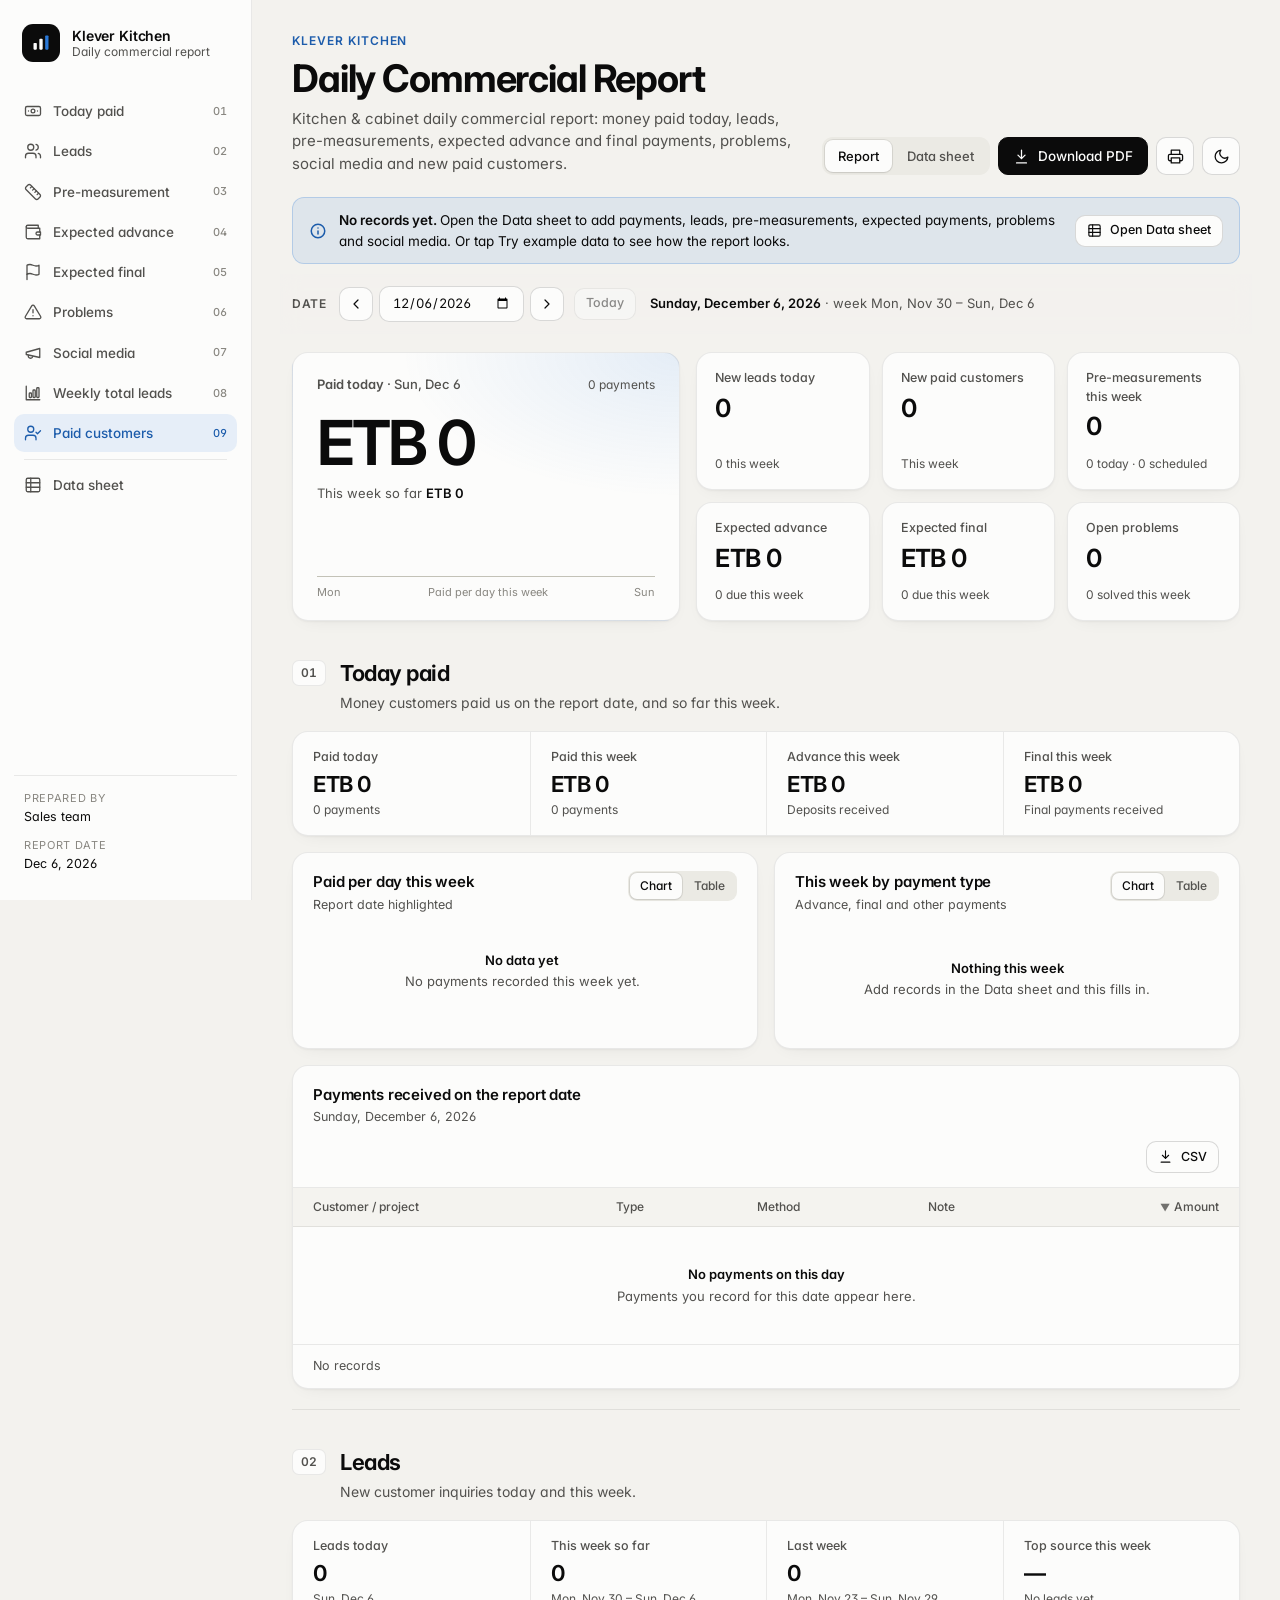
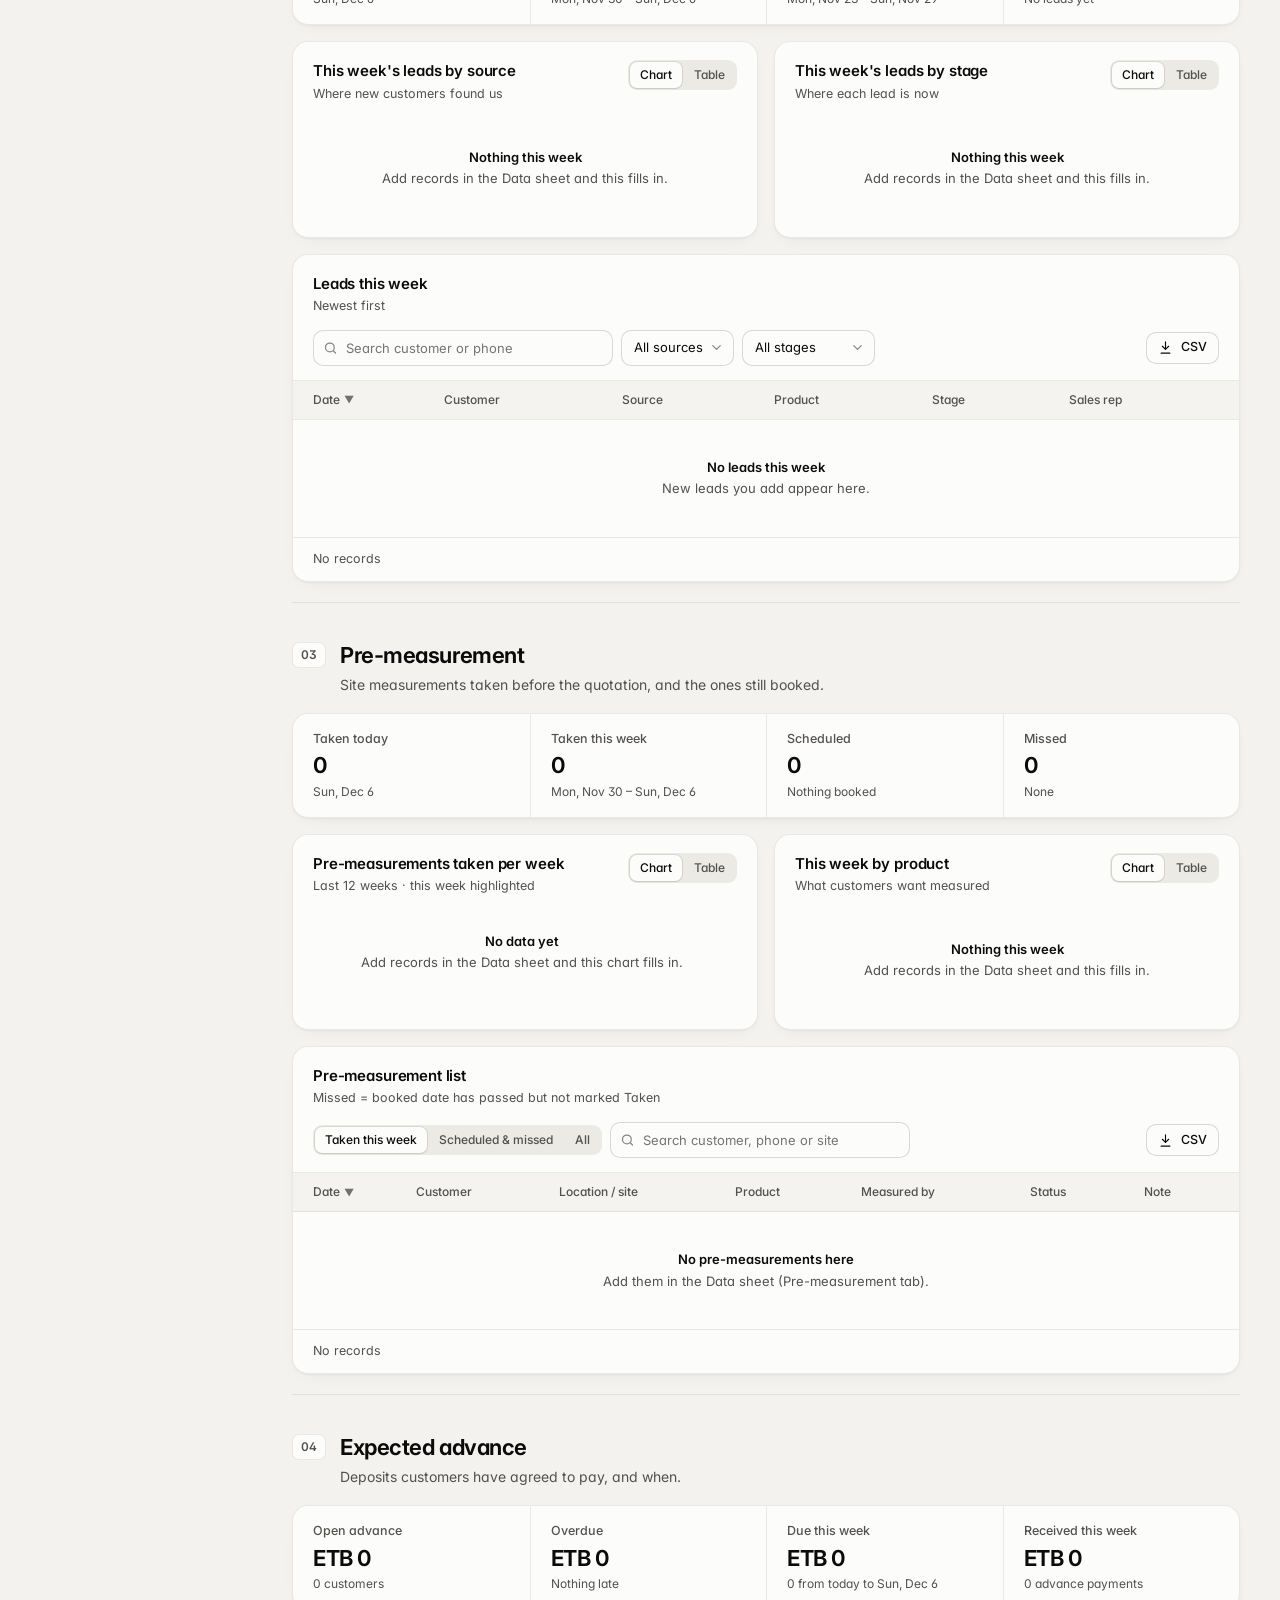
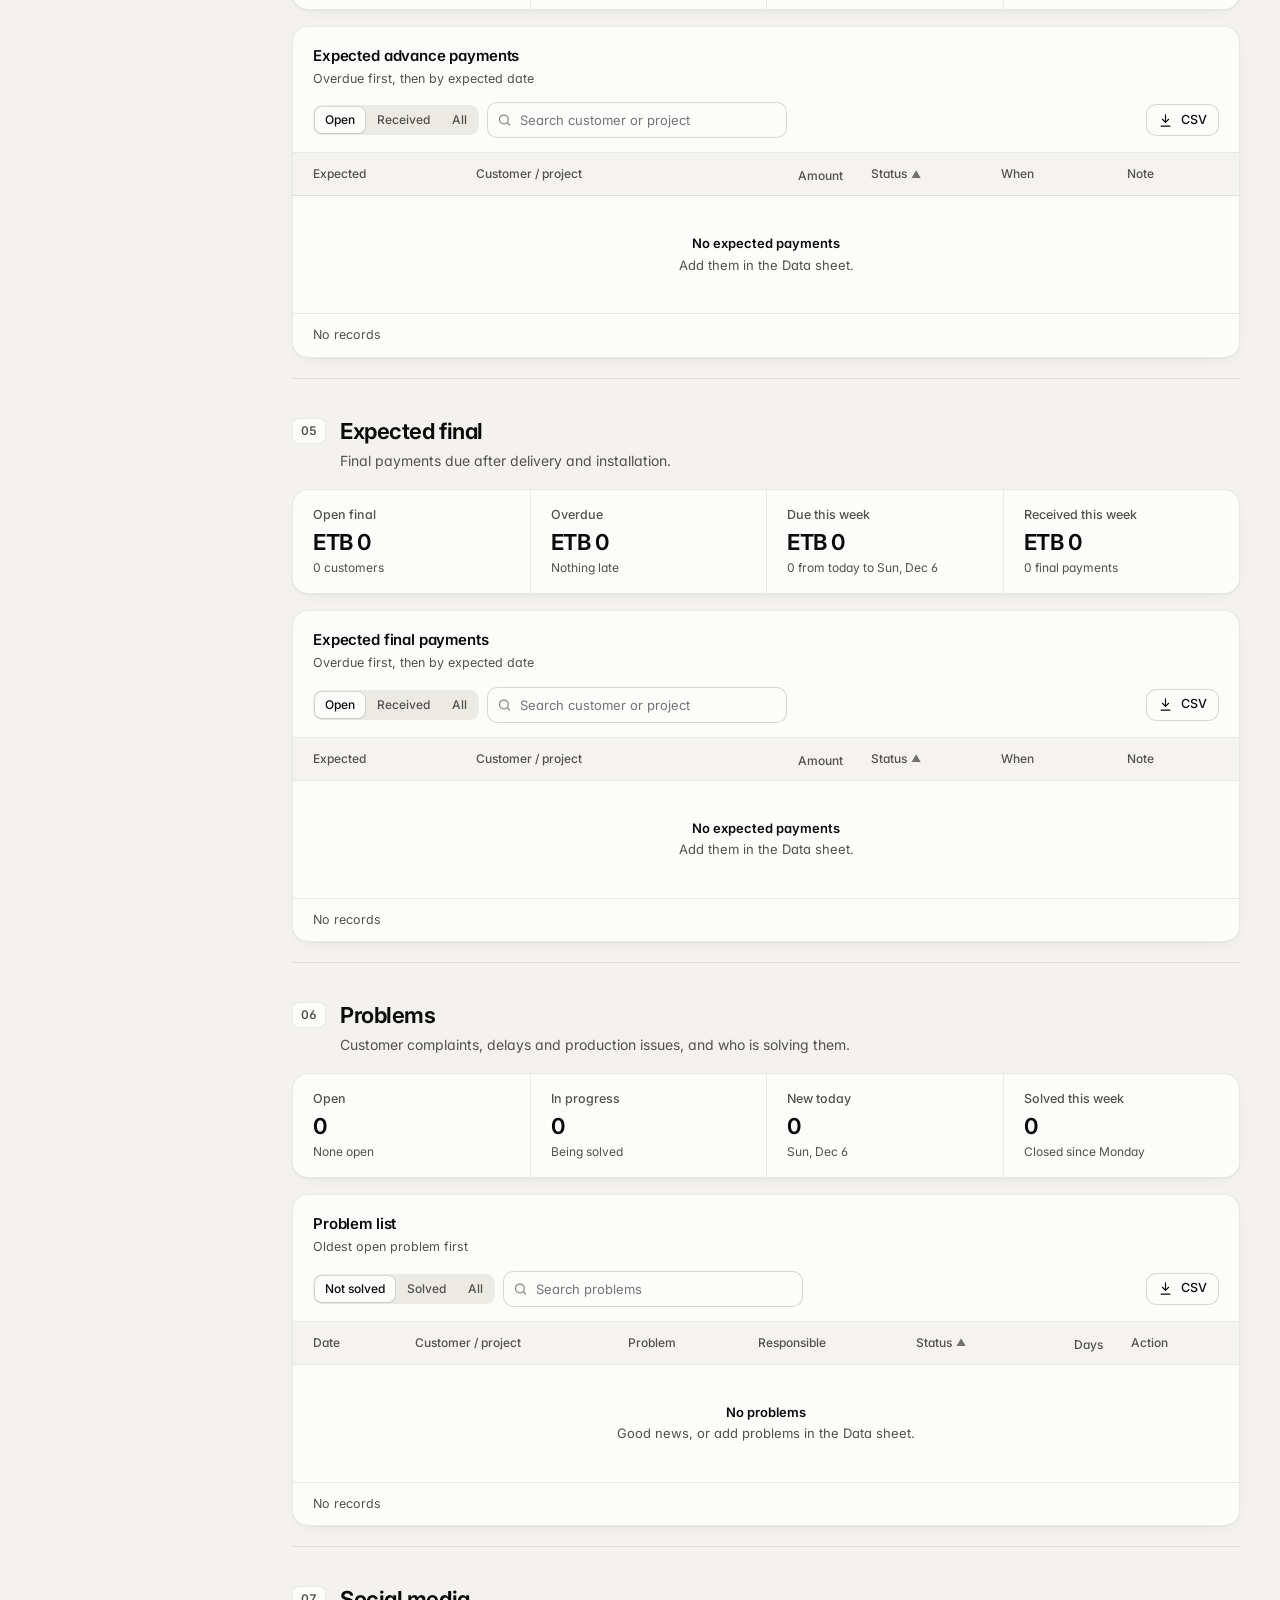
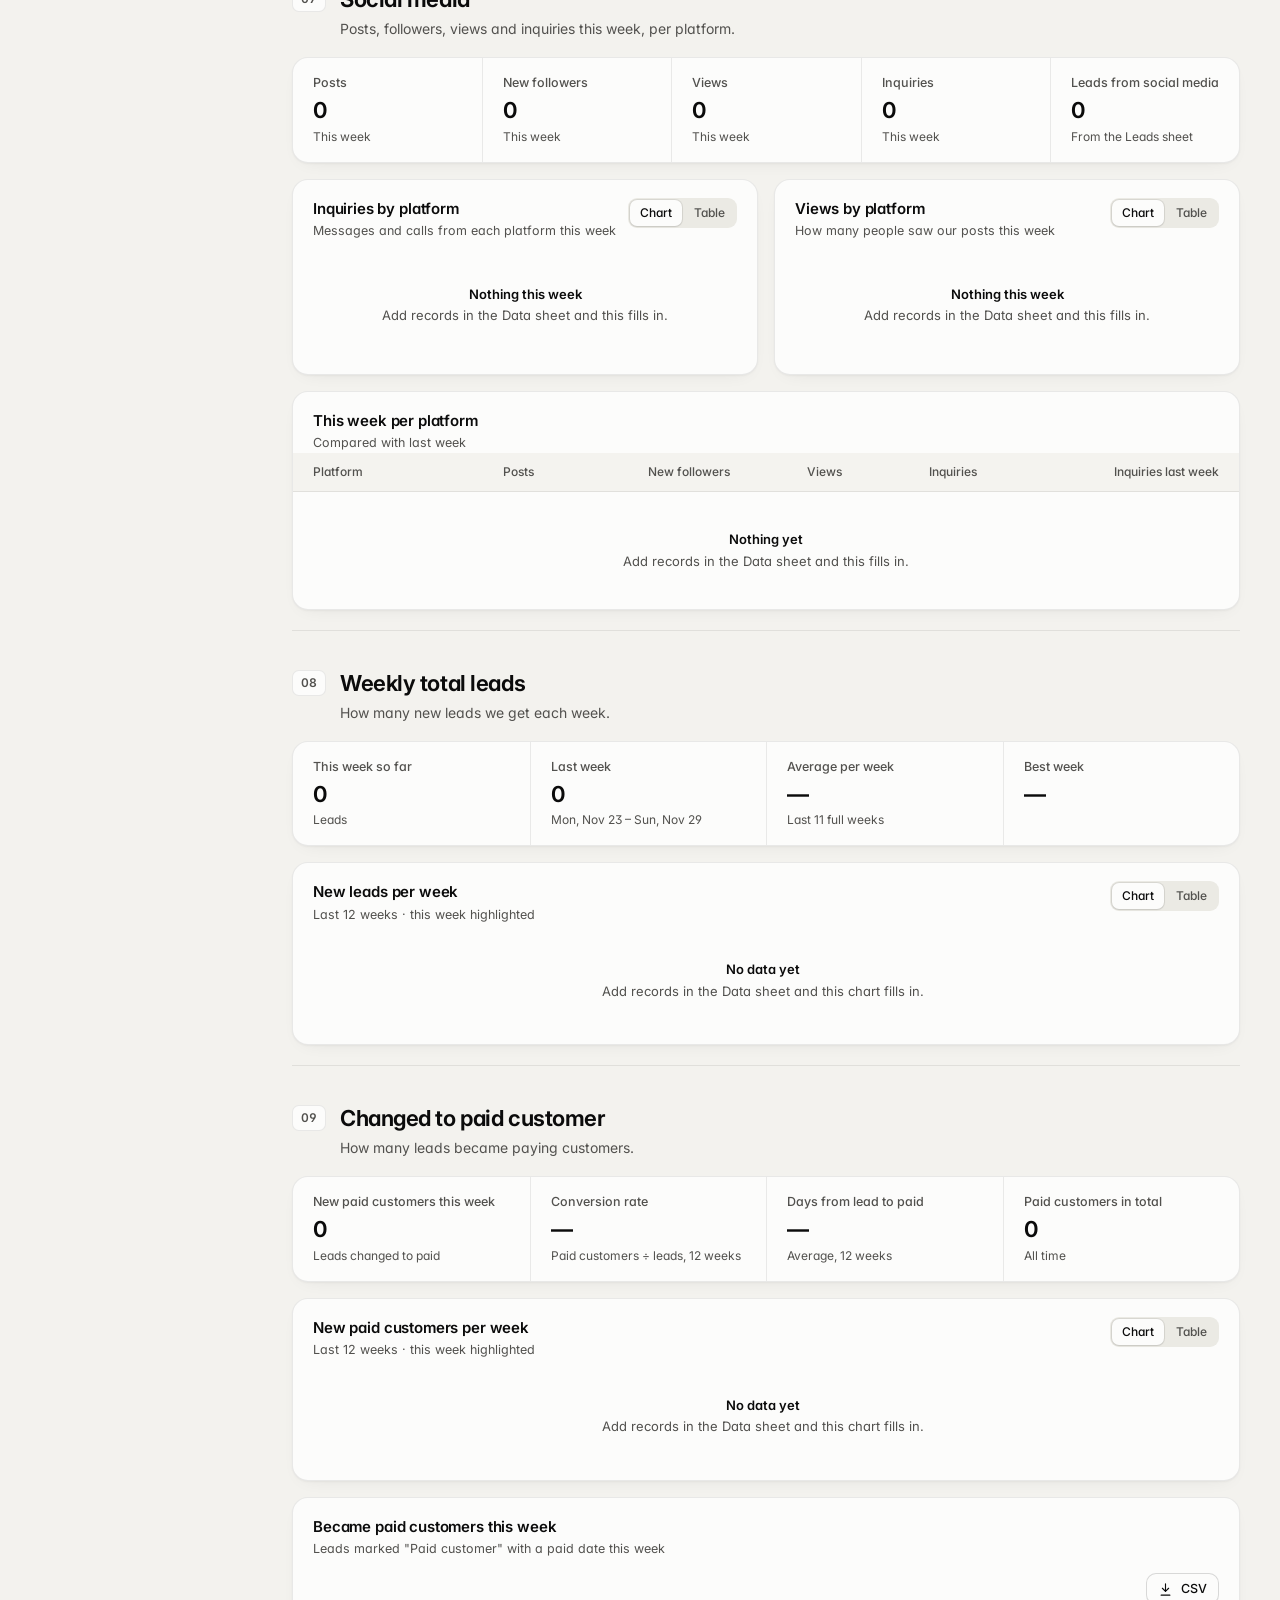
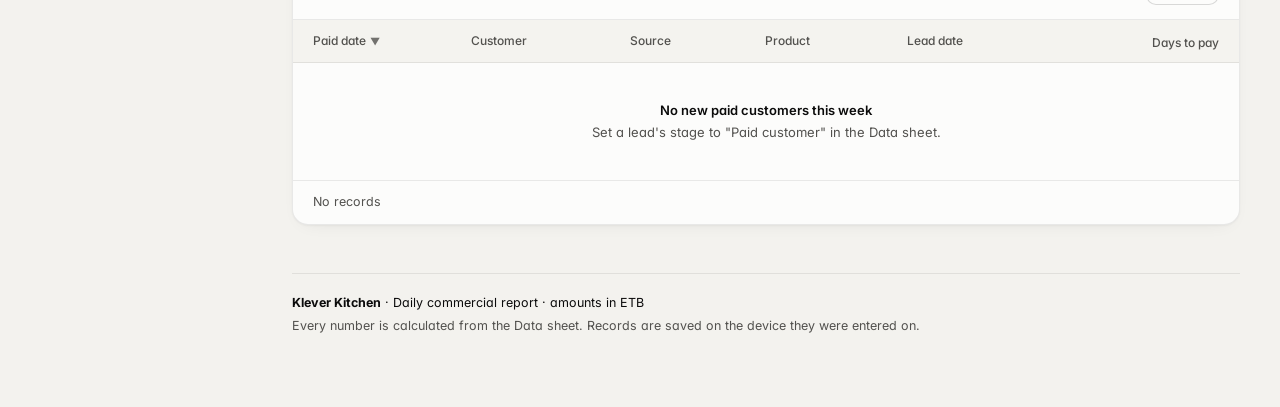
==== commit cb779d8d: "Remove the link to other departments Each report now stands alone, so it can be shared with one depa" ====
--- a/commercial/index.html
+++ b/commercial/index.html
@@ -29,11 +29,6 @@
         </div>
       </div>
 
-      <a class="back-link" href="../">
-        <svg viewBox="0 0 24 24" aria-hidden="true"><path d="m15 18-6-6 6-6"/></svg>
-        All departments
-      </a>
-
       <nav class="nav" id="nav">
         <a href="#paid" data-icon="cash">Today paid</a>
         <a href="#leads" data-icon="leads">Leads</a>
--- a/commercial/styles.css
+++ b/commercial/styles.css
@@ -764,3 +764,16 @@
   .date-input { flex: 1 1 auto; min-width: 0; }
   .dt td.wrap { min-width: 160px; }
 }
+
+/* Sidebar: scroll when the menu is taller than the screen */
+@media (min-width: 1021px) {
+  .sidebar { overflow-y: auto; overscroll-behavior: contain; scrollbar-width: thin; scrollbar-color: var(--border-strong) transparent; }
+  .sidebar::-webkit-scrollbar { width: 6px; }
+  .sidebar::-webkit-scrollbar-thumb { background: var(--border-strong); border-radius: 6px; }
+}
+@media (min-width: 1021px) and (max-height: 860px) {
+  .sidebar { gap: 16px; padding-top: 16px; padding-bottom: 12px; }
+  .nav a { padding-top: 6px; padding-bottom: 6px; }
+  .nav-group { margin-top: 8px; }
+  .sidebar-foot { padding-top: 10px; }
+}
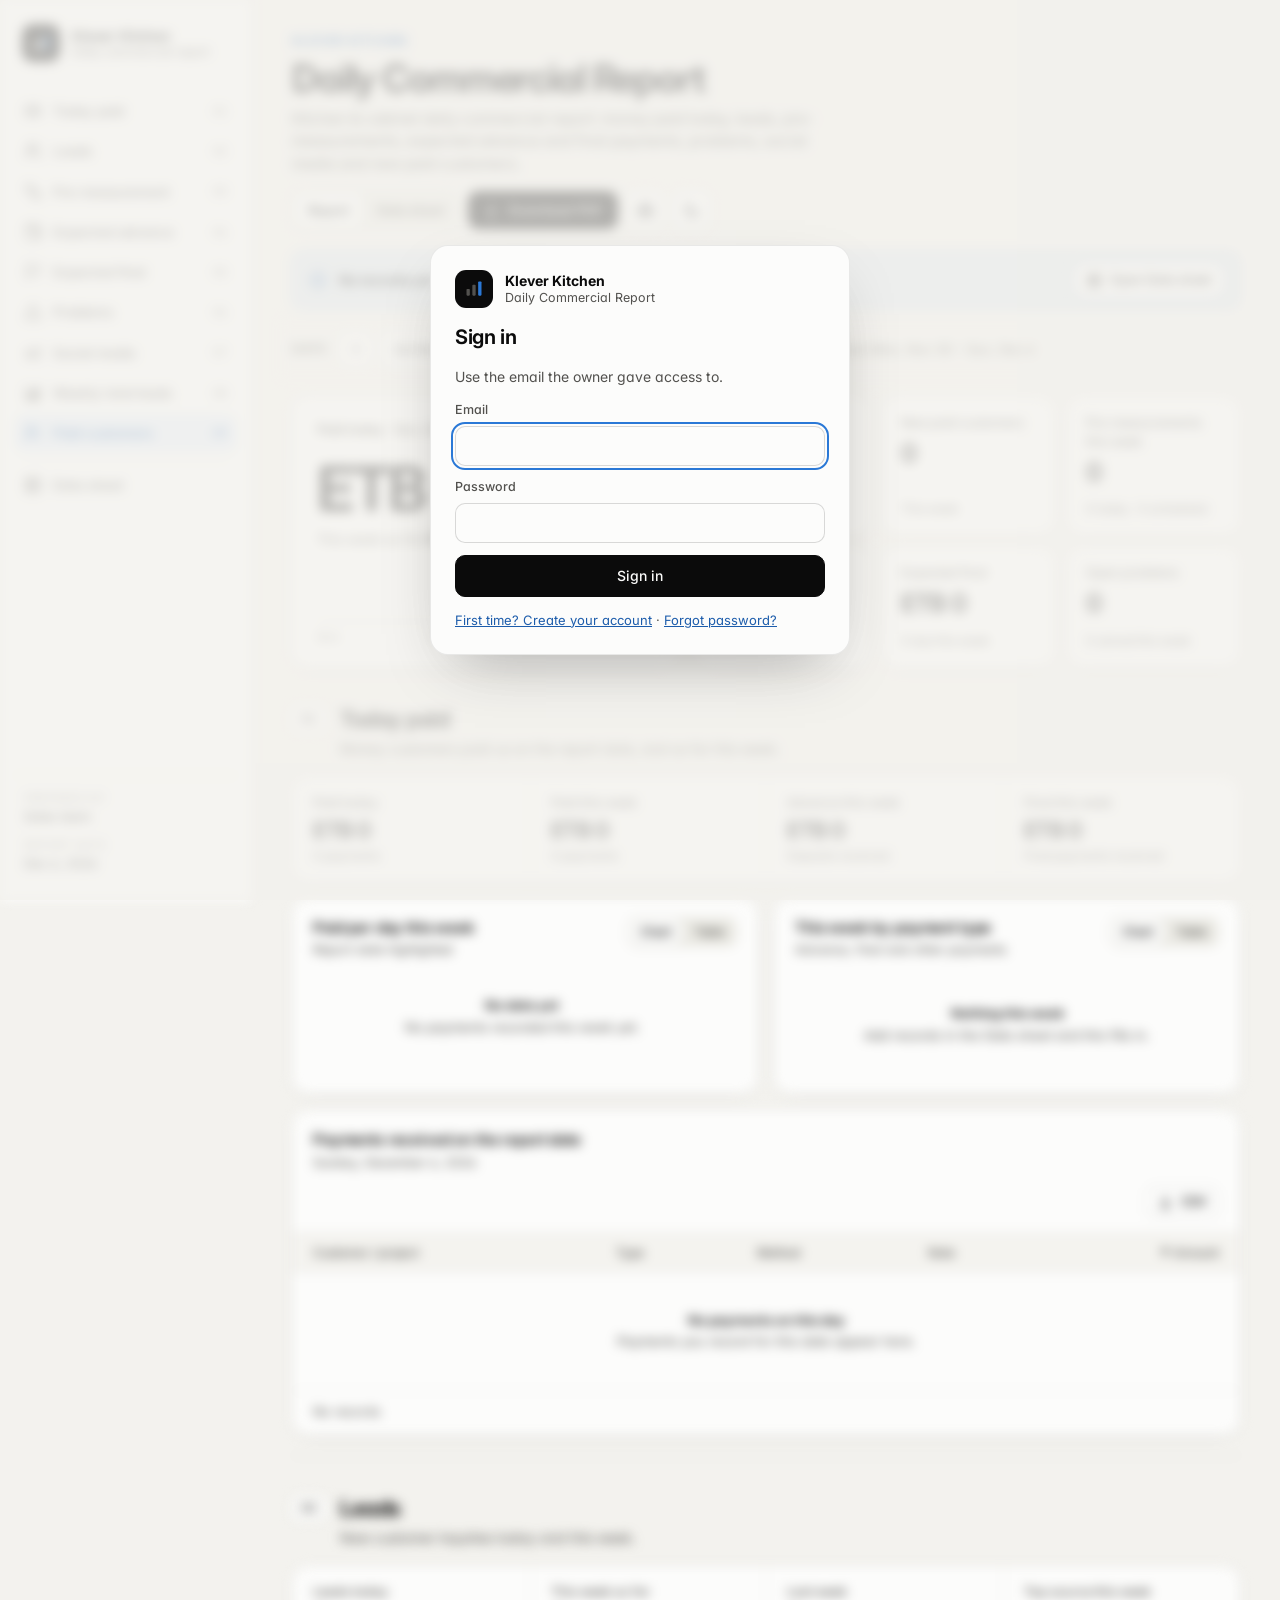
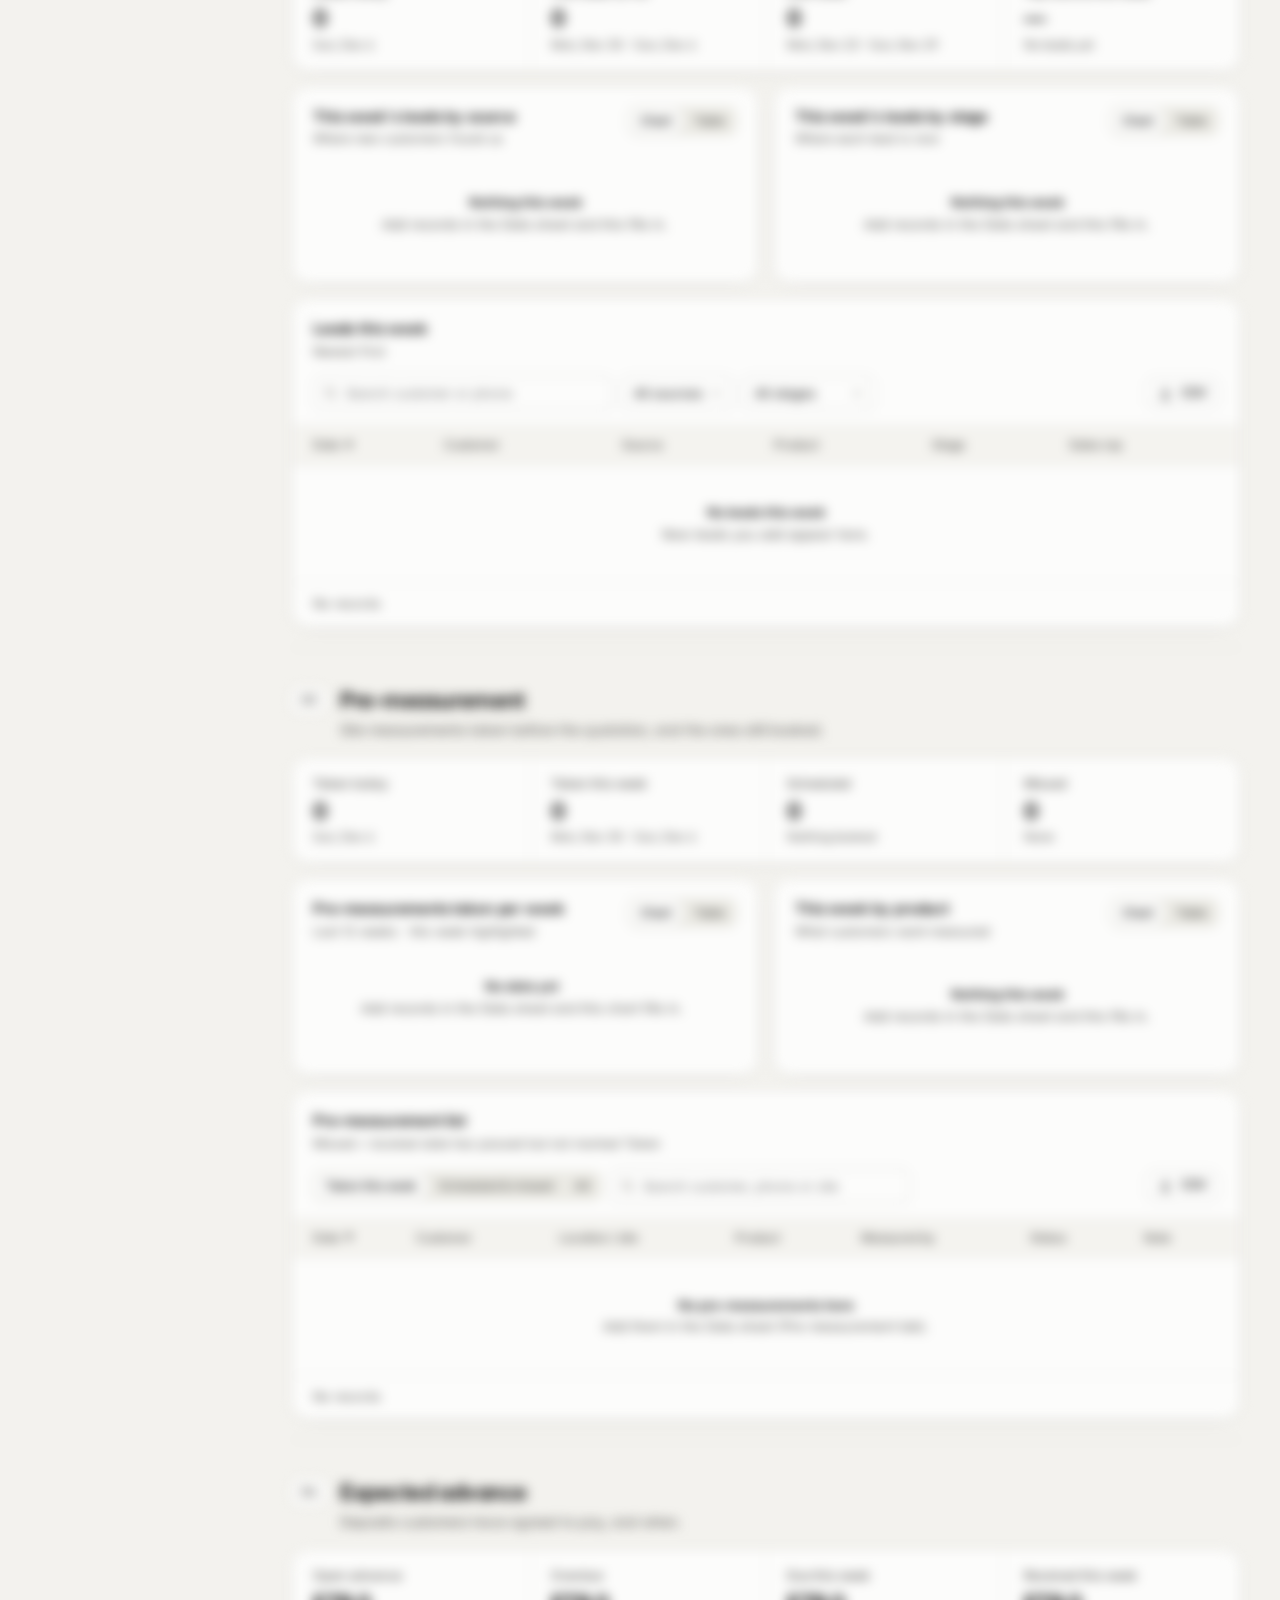
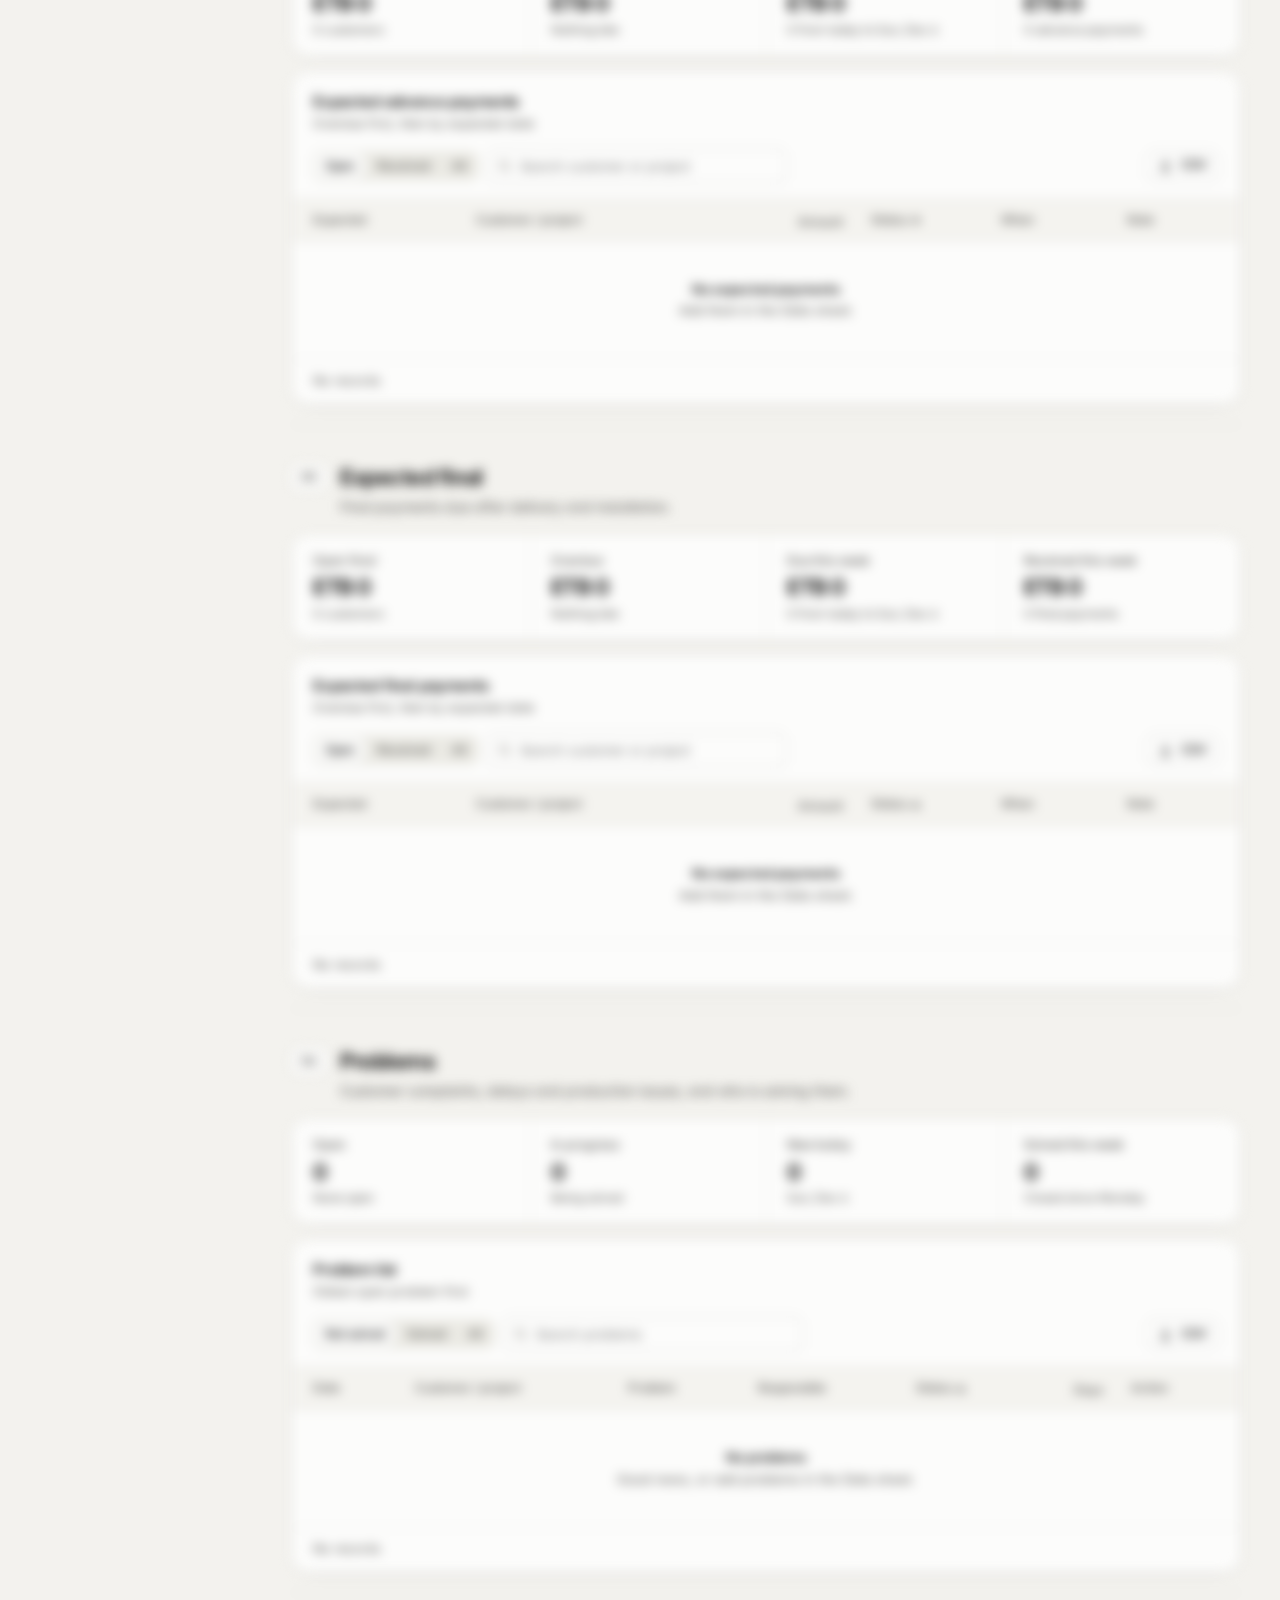
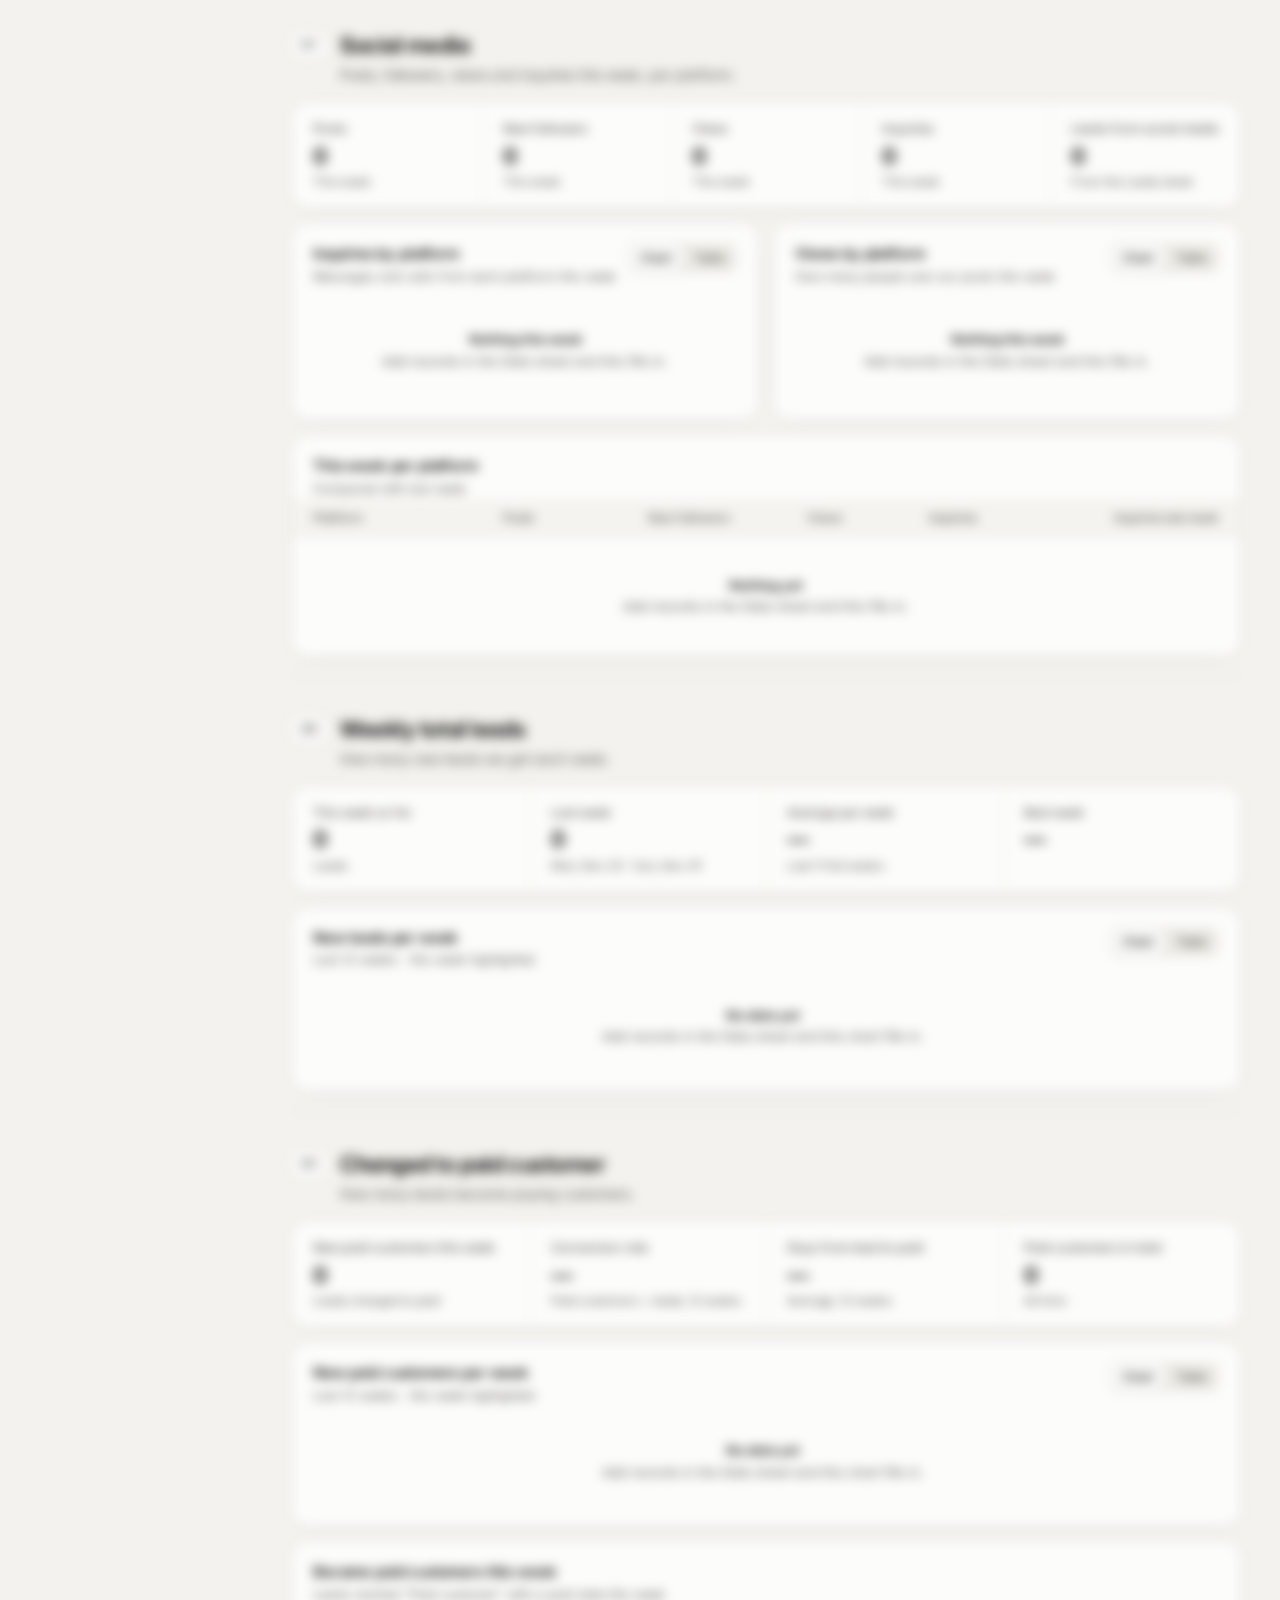
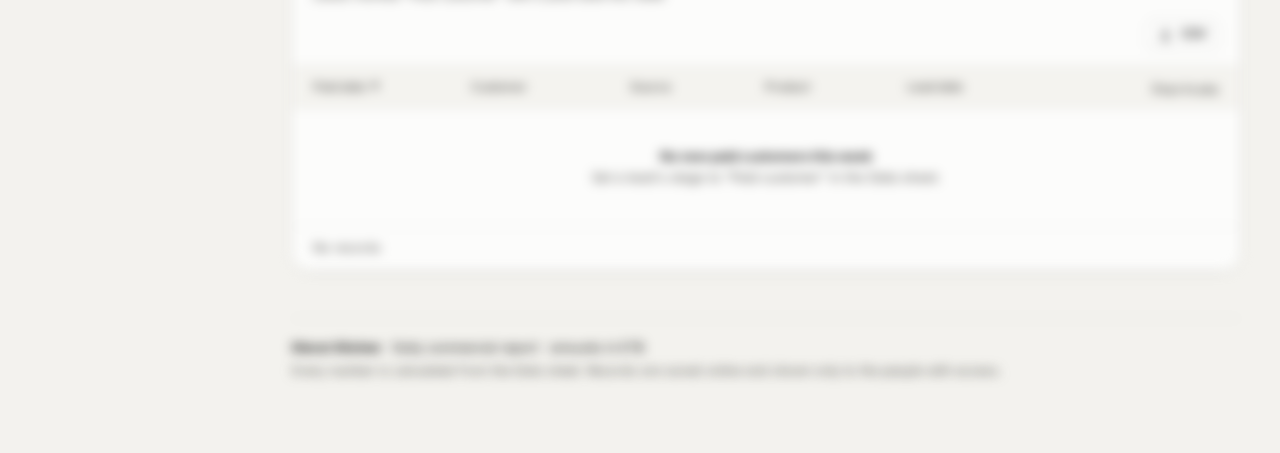
==== commit aec27ed7: "Add login to the Commercial report (shared Cloudflare server) - server/: Worker + D1 for department " ====
--- a/commercial/index.html
+++ b/commercial/index.html
@@ -59,6 +59,7 @@
             <p class="lede" id="lede"></p>
           </div>
           <div class="topbar-actions">
+            <div class="account-chip" id="account-chip" hidden></div>
             <div class="seg view-seg" id="view-seg" role="group" aria-label="View">
               <button type="button" data-view="report" aria-pressed="true">Report</button>
               <button type="button" data-view="sheet" aria-pressed="false">Data sheet</button>
@@ -217,7 +218,10 @@
   <div id="tooltip" hidden></div>
   <div class="toast" id="toast" role="status" hidden></div>
 
+  <div class="auth" id="auth" hidden></div>
+
   <script src="data.js"></script>
+  <script src="config.js"></script>
   <script src="app.js"></script>
 </body>
 </html>
--- a/commercial/styles.css
+++ b/commercial/styles.css
@@ -666,6 +666,7 @@
 .sheet-bar { display: flex; }
 .sheet-tabs { max-width: 100%; overflow-x: auto; scrollbar-width: none; }
 .sheet-tabs::-webkit-scrollbar { display: none; }
+@media (min-width: 761px) { .sheet-tabs { flex-wrap: wrap; overflow-x: visible; } } /* show every tab on wide screens */
 .sheet-tabs button .cnt { margin-left: 6px; font-size: 11px; color: var(--muted); font-variant-numeric: tabular-nums; }
 .sheet-actions { display: flex; flex-wrap: wrap; gap: 8px; align-items: center; }
 
@@ -777,3 +778,38 @@
   .nav-group { margin-top: 8px; }
   .sidebar-foot { padding-top: 10px; }
 }
+
+/* ==========================================================================
+   Online mode: login, account chip, roles
+   ========================================================================== */
+body.locked .app { filter: blur(6px); pointer-events: none; user-select: none; }
+.auth { position: fixed; inset: 0; z-index: 200; display: grid; place-items: center; padding: 16px; background: color-mix(in srgb, var(--page) 72%, transparent); overflow-y: auto; }
+.auth-card { width: min(420px, 100%); background: var(--surface); border: 1px solid var(--border); border-radius: 18px; box-shadow: 0 24px 60px -24px rgba(0, 0, 0, .35); padding: 24px; display: grid; gap: 14px; }
+.auth-head { display: flex; align-items: center; gap: 12px; }
+.auth-head div { display: grid; line-height: 1.3; }
+.auth-head span { font-size: 12.5px; color: var(--ink-2); }
+.auth-card h2 { font-size: 20px; font-weight: 650; letter-spacing: -0.02em; }
+.auth-form { display: grid; gap: 12px; }
+.auth-form .input, .auth-card > .field .input { width: 100%; height: 40px; font-size: 14px; }
+.auth-form .btn { height: 42px; font-size: 14px; }
+.auth-error { color: var(--bad-text); font-size: 13px; min-height: 0; }
+.auth-error:empty { display: none; }
+.auth-links { font-size: 13px; color: var(--ink-2); }
+.linkish { border: 0; background: none; padding: 0; color: var(--accent-ink); font: inherit; cursor: pointer; text-decoration: underline; }
+.account-chip { display: flex; align-items: center; gap: 10px; font-size: 12.5px; }
+.account-chip .who { display: grid; line-height: 1.25; text-align: right; }
+.account-chip .who span { color: var(--ink-2); font-size: 11.5px; }
+.sync-state { display: inline-flex; align-items: center; gap: 5px; padding: 3px 9px; border-radius: 999px; font-size: 12px; font-weight: 600; background: var(--surface-2); border: 1px solid var(--border); white-space: nowrap; }
+.sync-state svg { width: 13px; height: 13px; fill: none; stroke: currentColor; stroke-width: 2.2; stroke-linecap: round; stroke-linejoin: round; }
+.sync-state.saved { color: var(--good-text); }
+.sync-state.saving { color: var(--ink-2); }
+.sync-state.error { color: var(--bad-text); }
+.team-add { display: flex; flex-wrap: wrap; gap: 8px; padding: 14px 16px; border-top: 1px solid var(--border); }
+.team-add .input { flex: 1 1 180px; }
+.team-acts { display: flex; gap: 8px; flex-wrap: wrap; }
+.cell:disabled, .settings-form .input:disabled { color: var(--ink); opacity: 1; cursor: default; -webkit-text-fill-color: var(--ink); }
+/* the account chip makes the actions wider, so let them wrap under the title */
+body:not([data-role="local"]) .topbar { flex-wrap: wrap; row-gap: 16px; }
+body:not([data-role="local"]) .topbar > :first-child { flex: 1 1 auto; min-width: min(420px, 100%); }
+body:not([data-role="local"]) .topbar-actions { flex-wrap: wrap; flex: 0 1 auto; }
+@media (max-width: 760px) { .account-chip .who { display: none; } }
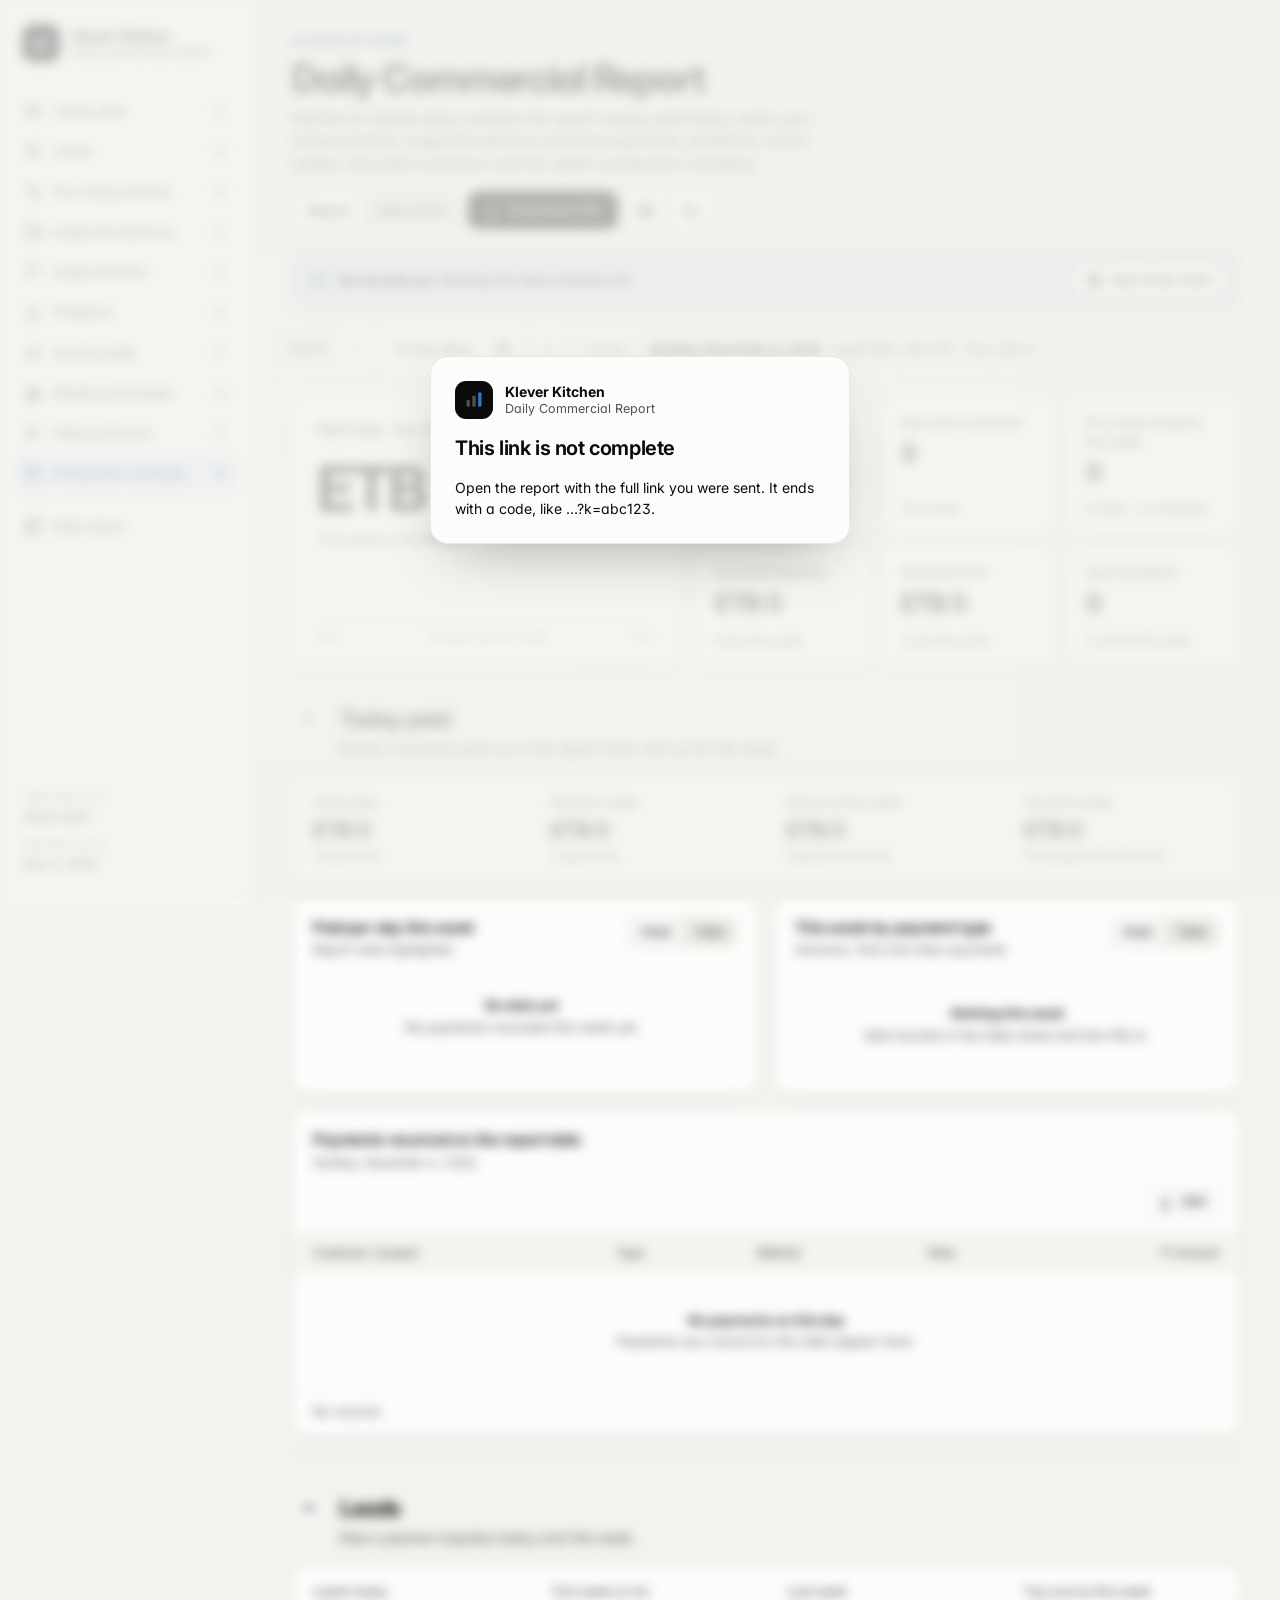
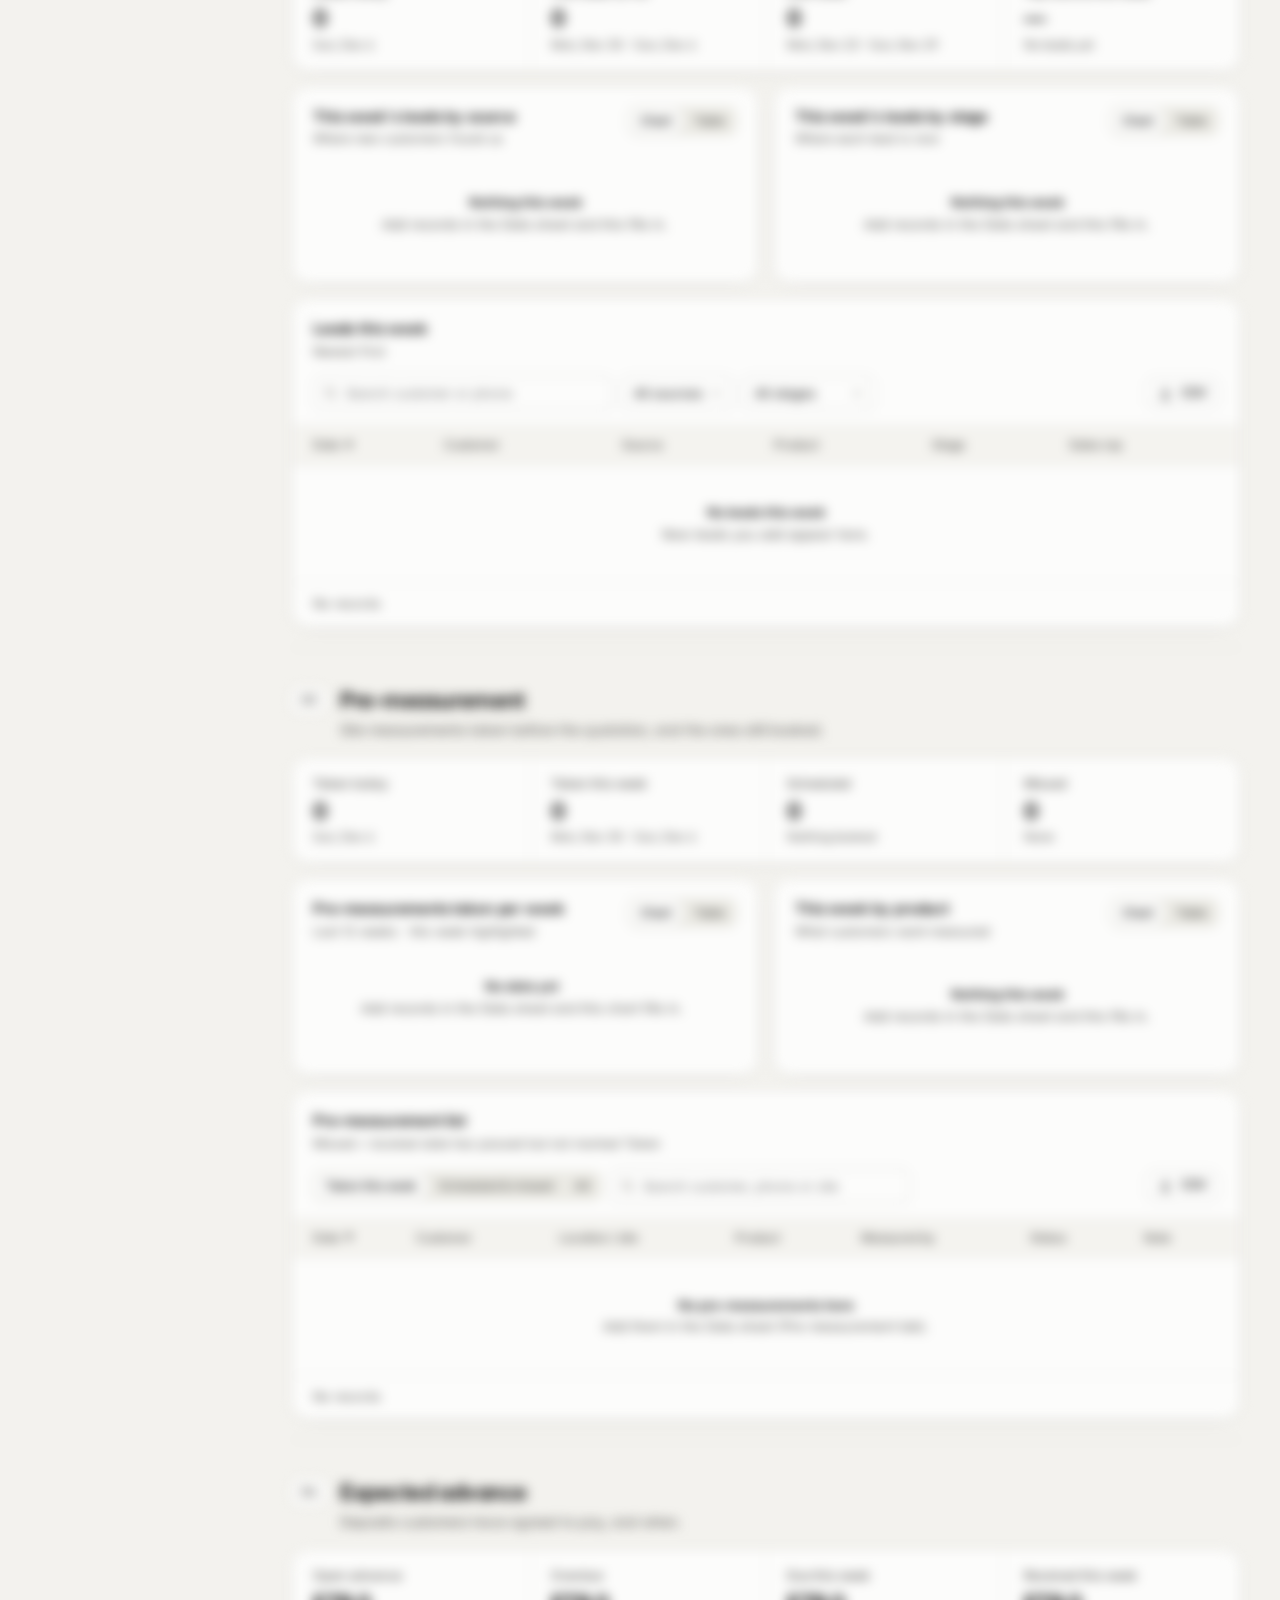
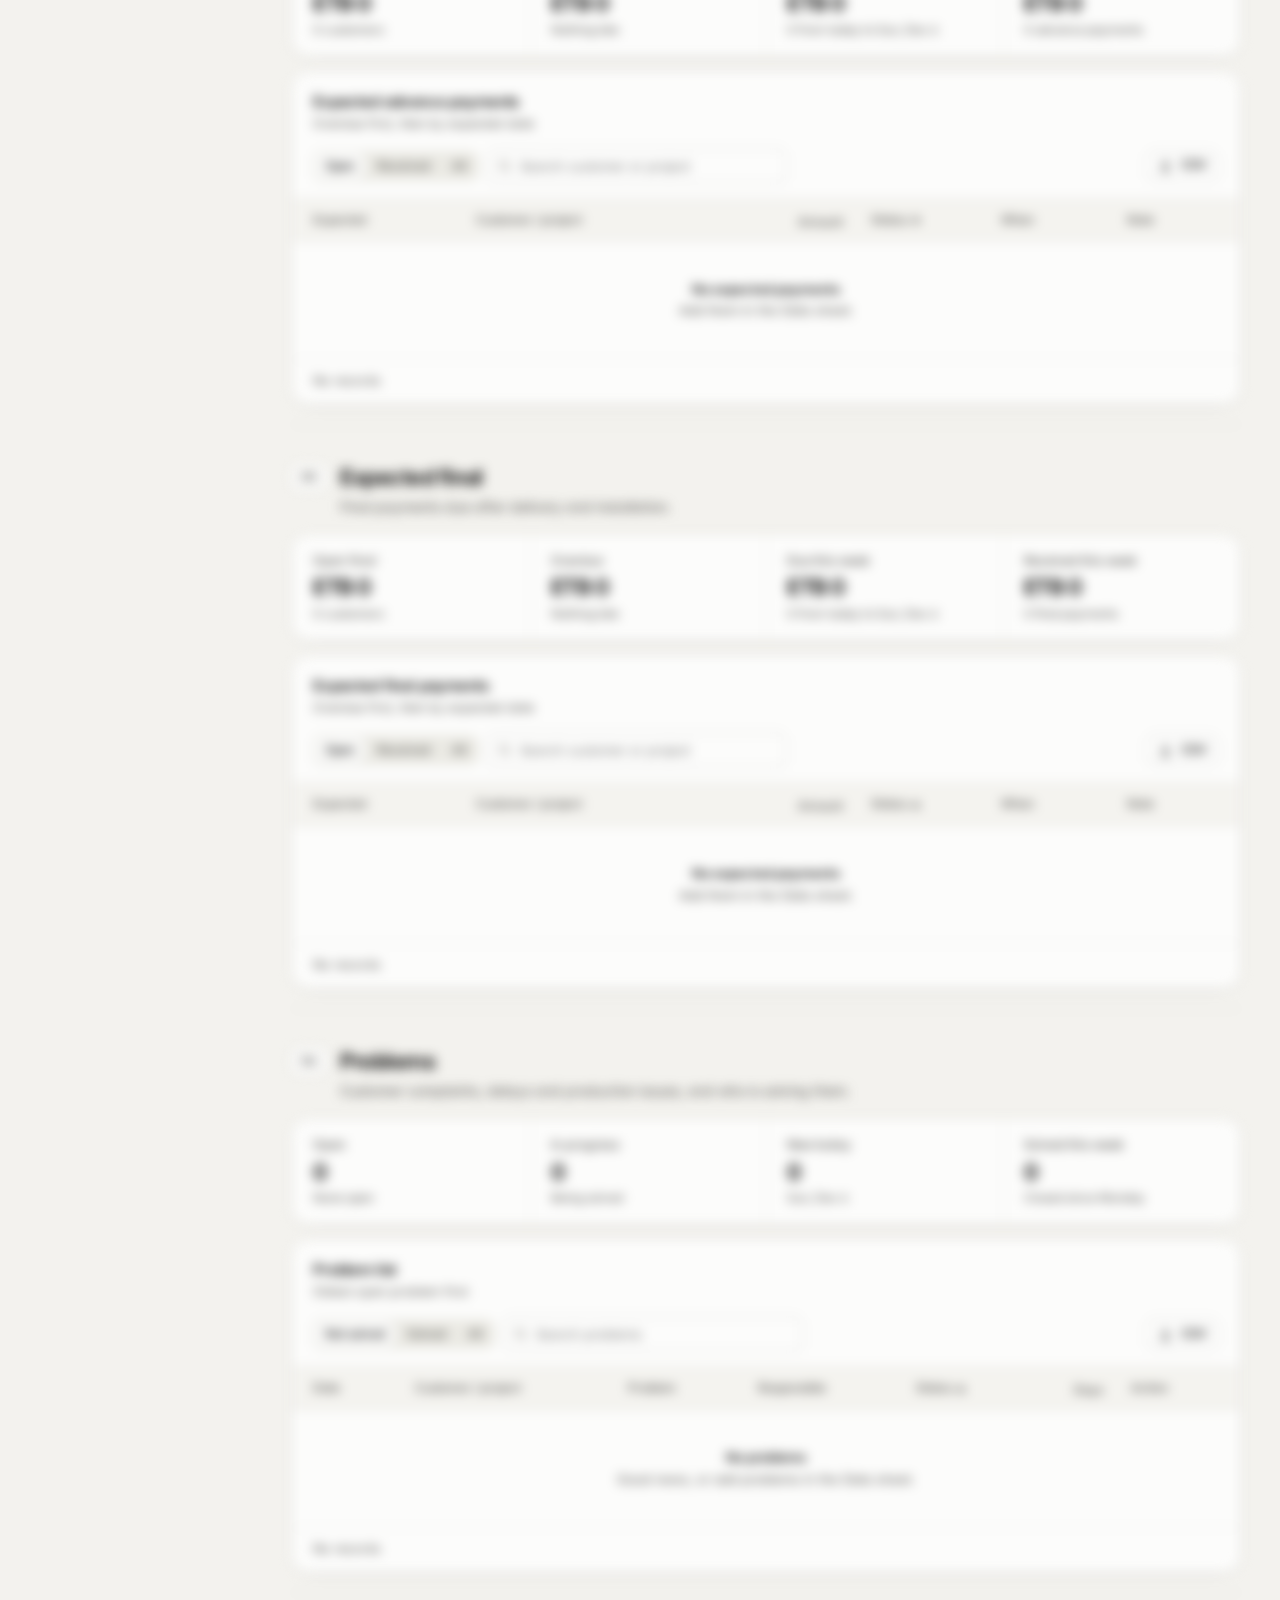
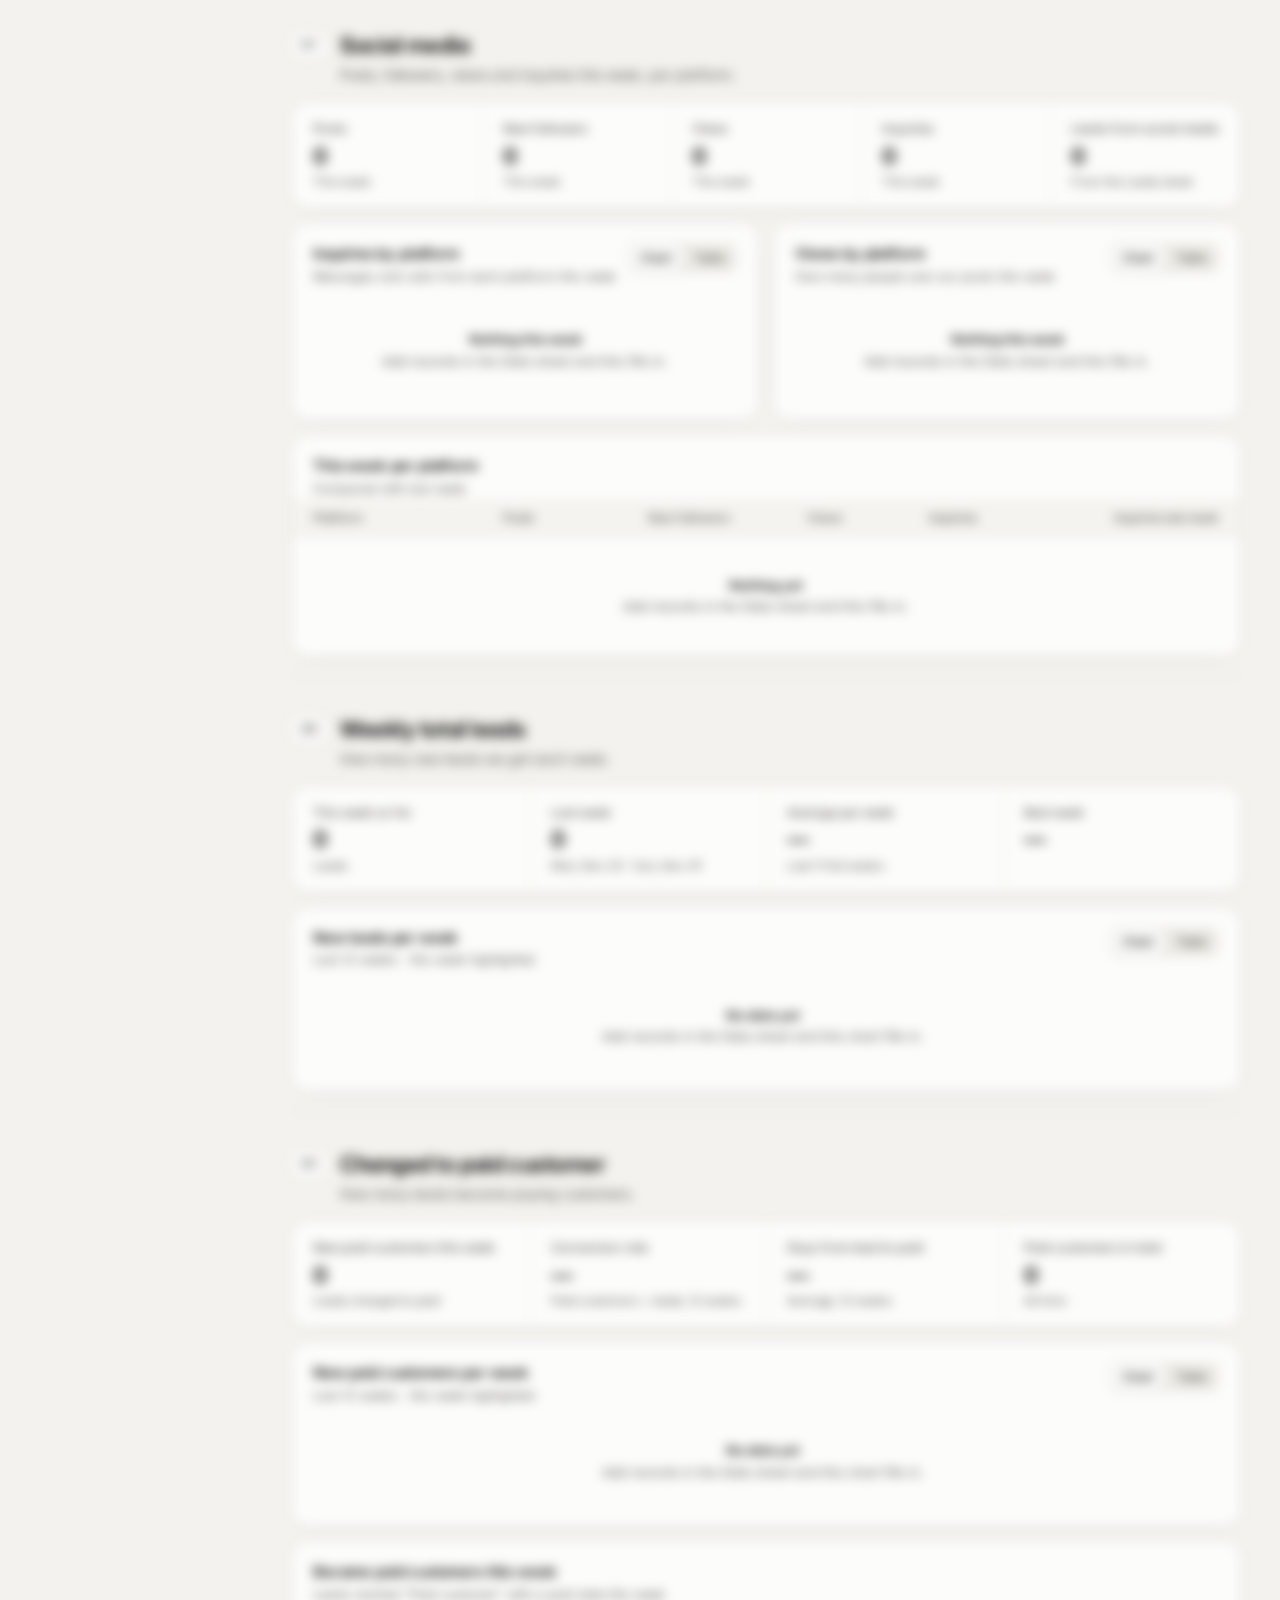
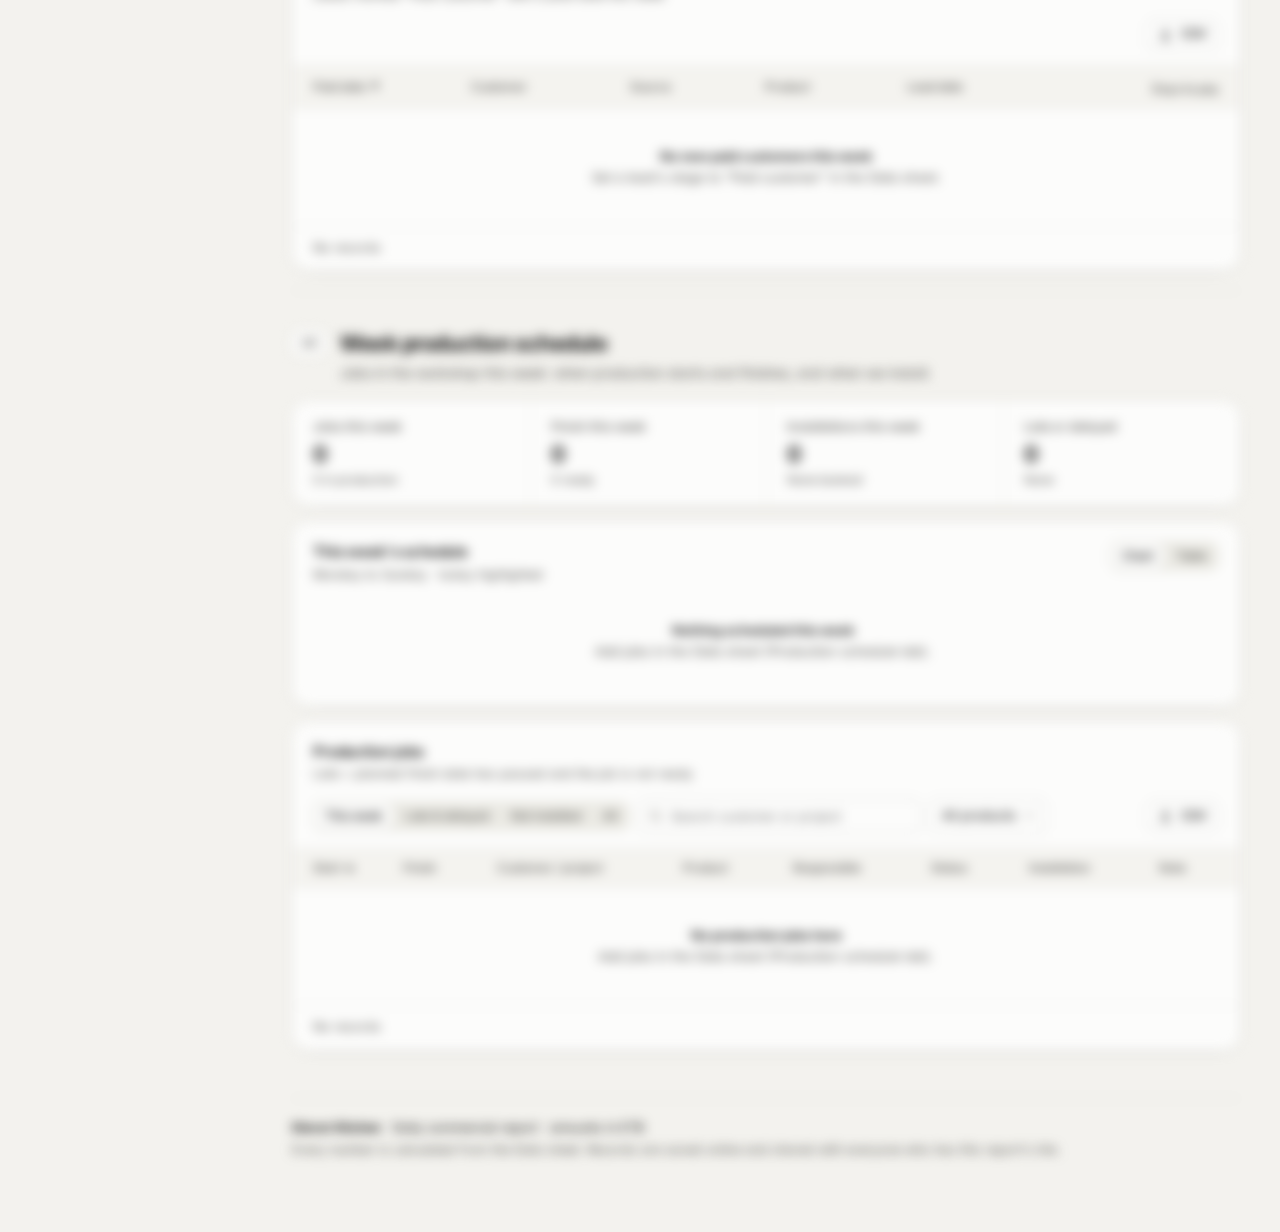
==== commit 88ac83b4: "Commercial: add week production schedule (section 10) - New Data sheet tab: Production schedule (sta" ====
--- a/commercial/index.html
+++ b/commercial/index.html
@@ -39,6 +39,7 @@
         <a href="#social" data-icon="megaphone">Social media</a>
         <a href="#weekly-leads" data-icon="bars">Weekly total leads</a>
         <a href="#converted" data-icon="userCheck">Paid customers</a>
+        <a href="#production" data-icon="calendar">Production schedule</a>
         <a href="#sheet" data-icon="sheet" class="nav-sheet">Data sheet</a>
       </nav>
 
@@ -178,6 +179,14 @@
           <article class="card table-card"><header class="card-head"><div><h3>Became paid customers this week</h3><p class="card-sub">Leads marked "Paid customer" with a paid date this week</p></div></header><div id="convert-table"></div></article>
         </section>
 
+        <!-- 10 WEEK PRODUCTION SCHEDULE -->
+        <section class="section report-only" id="production" aria-labelledby="h-production">
+          <div class="section-head"><span class="section-num">10</span><div><h2 id="h-production">Week production schedule</h2><p>Jobs in the workshop this week: when production starts and finishes, and when we install.</p></div></div>
+          <div class="card stat-strip" id="prod-stats"></div>
+          <article class="card chart-card" data-chart="prodWeek" data-title="This week's schedule" data-sub="Monday to Sunday · today highlighted"></article>
+          <article class="card table-card"><header class="card-head"><div><h3>Production jobs</h3><p class="card-sub">Late = planned finish date has passed and the job is not ready</p></div></header><div id="prod-table"></div></article>
+        </section>
+
         <!-- DATA SHEET -->
         <section class="sheet-view" id="sheet" aria-labelledby="h-sheet">
           <div class="section-head">
--- a/commercial/styles.css
+++ b/commercial/styles.css
@@ -779,8 +779,43 @@
   .sidebar-foot { padding-top: 10px; }
 }
 
+/* ---------- week production schedule (one row per job, Monday to Sunday) ---------- */
+.gt { --gt-label: minmax(128px, 1.4fr); display: grid; gap: 4px; padding: 8px 8px 6px 14px; }
+.gt-legend { display: flex; flex-wrap: wrap; gap: 6px 16px; font-size: 12.5px; color: var(--ink-2); padding-bottom: 8px; }
+.gt-legend span { display: inline-flex; align-items: center; gap: 7px; }
+.gt-sw { display: inline-block; width: 14px; height: 10px; border-radius: 3px; }
+.gt-sw.pin { width: 9px; height: 9px; border-radius: 2px; transform: rotate(45deg); background: var(--ink); }
+.gt-list { display: grid; gap: 4px; }
+.gt-row { display: grid; grid-template-columns: var(--gt-label) repeat(7, minmax(0, 1fr)); align-items: center; min-height: 42px; border-radius: 8px; }
+.gt-row > * { grid-row: 1; }
+.gt-list .gt-row:hover, .gt-list .gt-row:focus-visible { background: var(--hover-wash); outline: none; }
+.gt-list .gt-row:focus-visible { box-shadow: 0 0 0 2px var(--accent); }
+.gt-head { min-height: 0; padding-bottom: 2px; }
+.gt-day { text-align: center; font-size: 11.5px; color: var(--muted); line-height: 1.2; }
+.gt-day span { display: block; font-size: 13px; font-weight: 600; color: var(--ink-2); font-variant-numeric: tabular-nums; }
+.gt-day.today, .gt-day.today span { color: var(--accent-ink); }
+.gt-label { grid-column: 1; min-width: 0; padding: 0 10px 0 8px; display: grid; line-height: 1.25; }
+.gt-label strong { font-size: 13px; font-weight: 600; white-space: nowrap; overflow: hidden; text-overflow: ellipsis; }
+.gt-label span { font-size: 11.5px; color: var(--ink-2); white-space: nowrap; overflow: hidden; text-overflow: ellipsis; }
+.gt-cell { align-self: stretch; border-left: 1px solid var(--grid); }
+.gt-cell.today { background: var(--accent-soft); }
+.gt-bar { height: 16px; margin: 0 4px; border-radius: 4px; z-index: 1; }
+.gt-bar.cont-l { margin-left: 0; border-top-left-radius: 0; border-bottom-left-radius: 0; }
+.gt-bar.cont-r { margin-right: 0; border-top-right-radius: 0; border-bottom-right-radius: 0; }
+.gt-bar.planned, .gt-sw.planned { background: var(--c-in-track); box-shadow: inset 0 0 0 1.5px var(--c-in); }
+.gt-bar.active, .gt-sw.active { background: var(--c-in); }
+.gt-bar.done, .gt-sw.done { background: var(--good); }
+.gt-bar.late, .gt-sw.late { background: var(--critical); }
+.gt-pin { justify-self: center; width: 11px; height: 11px; border-radius: 2px; transform: rotate(45deg); background: var(--ink); box-shadow: 0 0 0 2px var(--surface); z-index: 2; }
+@media (max-width: 560px) {
+  .gt { --gt-label: minmax(96px, 1.1fr); padding: 4px 0 4px 6px; }
+  .gt-bar { margin: 0 2px; }
+  .gt-day { font-size: 10.5px; }
+}
+@media (forced-colors: active) { .gt-bar, .gt-sw, .gt-pin { forced-color-adjust: none; border: 1px solid CanvasText; } }
+
 /* ==========================================================================
-   Online mode: login, account chip, roles
+   Online mode: status screens, save status
    ========================================================================== */
 body.locked .app { filter: blur(6px); pointer-events: none; user-select: none; }
 .auth { position: fixed; inset: 0; z-index: 200; display: grid; place-items: center; padding: 16px; background: color-mix(in srgb, var(--page) 72%, transparent); overflow-y: auto; }
@@ -789,27 +824,18 @@
 .auth-head div { display: grid; line-height: 1.3; }
 .auth-head span { font-size: 12.5px; color: var(--ink-2); }
 .auth-card h2 { font-size: 20px; font-weight: 650; letter-spacing: -0.02em; }
-.auth-form { display: grid; gap: 12px; }
-.auth-form .input, .auth-card > .field .input { width: 100%; height: 40px; font-size: 14px; }
-.auth-form .btn { height: 42px; font-size: 14px; }
 .auth-error { color: var(--bad-text); font-size: 13px; min-height: 0; }
 .auth-error:empty { display: none; }
 .auth-links { font-size: 13px; color: var(--ink-2); }
 .linkish { border: 0; background: none; padding: 0; color: var(--accent-ink); font: inherit; cursor: pointer; text-decoration: underline; }
 .account-chip { display: flex; align-items: center; gap: 10px; font-size: 12.5px; }
-.account-chip .who { display: grid; line-height: 1.25; text-align: right; }
-.account-chip .who span { color: var(--ink-2); font-size: 11.5px; }
 .sync-state { display: inline-flex; align-items: center; gap: 5px; padding: 3px 9px; border-radius: 999px; font-size: 12px; font-weight: 600; background: var(--surface-2); border: 1px solid var(--border); white-space: nowrap; }
 .sync-state svg { width: 13px; height: 13px; fill: none; stroke: currentColor; stroke-width: 2.2; stroke-linecap: round; stroke-linejoin: round; }
 .sync-state.saved { color: var(--good-text); }
 .sync-state.saving { color: var(--ink-2); }
 .sync-state.error { color: var(--bad-text); }
-.team-add { display: flex; flex-wrap: wrap; gap: 8px; padding: 14px 16px; border-top: 1px solid var(--border); }
-.team-add .input { flex: 1 1 180px; }
-.team-acts { display: flex; gap: 8px; flex-wrap: wrap; }
 .cell:disabled, .settings-form .input:disabled { color: var(--ink); opacity: 1; cursor: default; -webkit-text-fill-color: var(--ink); }
 /* the account chip makes the actions wider, so let them wrap under the title */
 body:not([data-role="local"]) .topbar { flex-wrap: wrap; row-gap: 16px; }
 body:not([data-role="local"]) .topbar > :first-child { flex: 1 1 auto; min-width: min(420px, 100%); }
 body:not([data-role="local"]) .topbar-actions { flex-wrap: wrap; flex: 0 1 auto; }
-@media (max-width: 760px) { .account-chip .who { display: none; } }
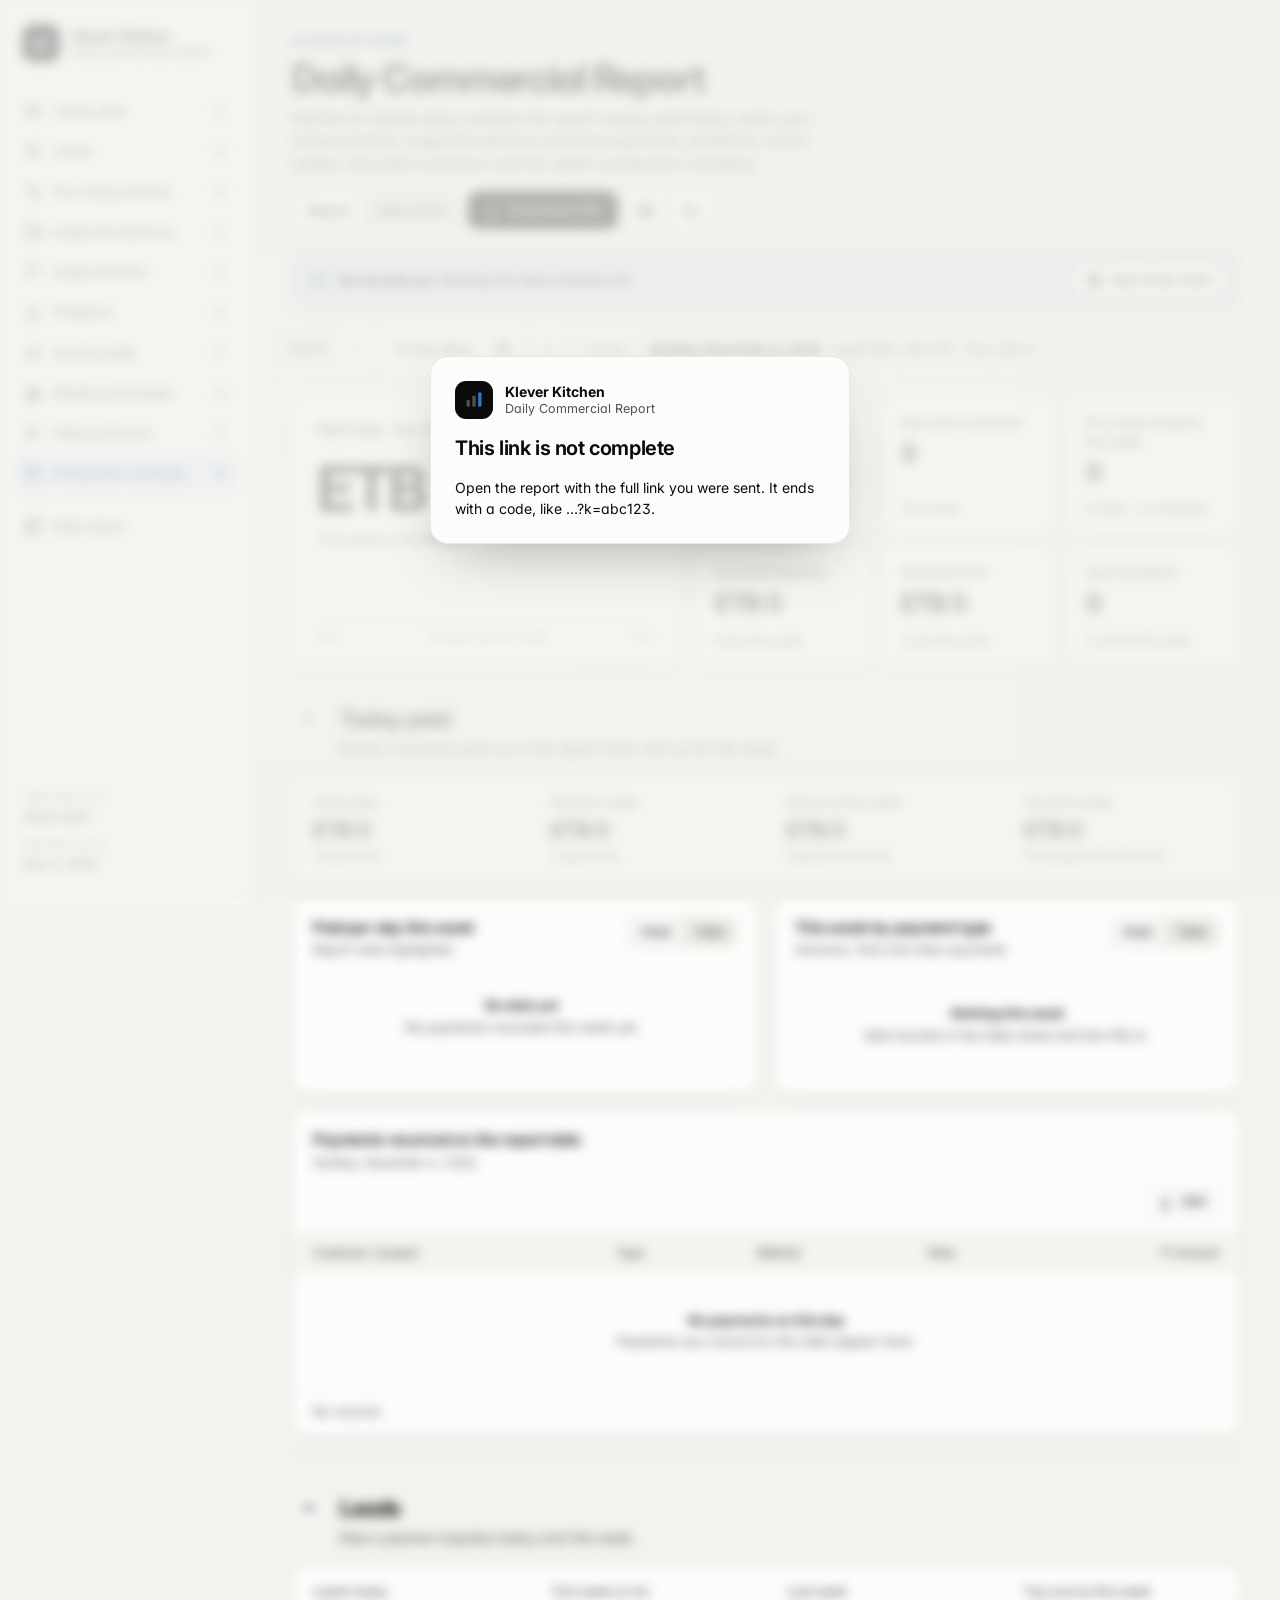
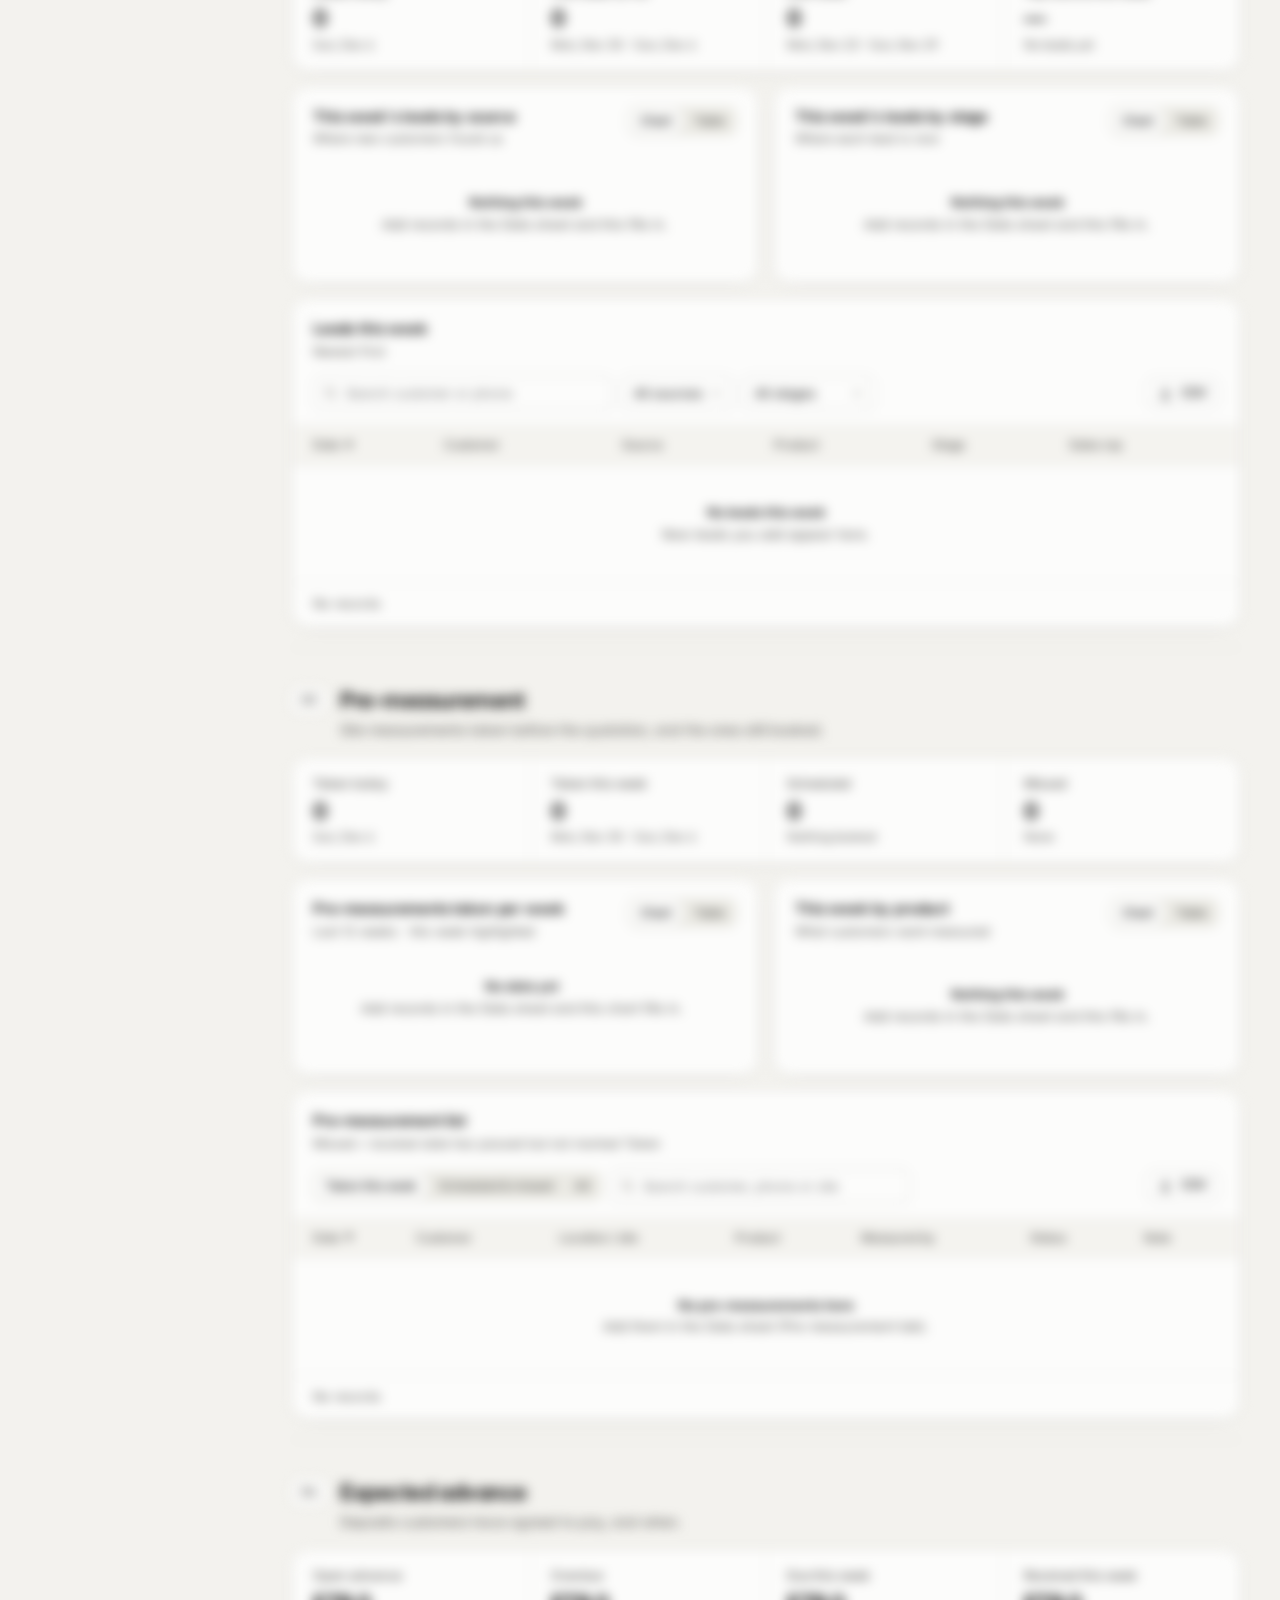
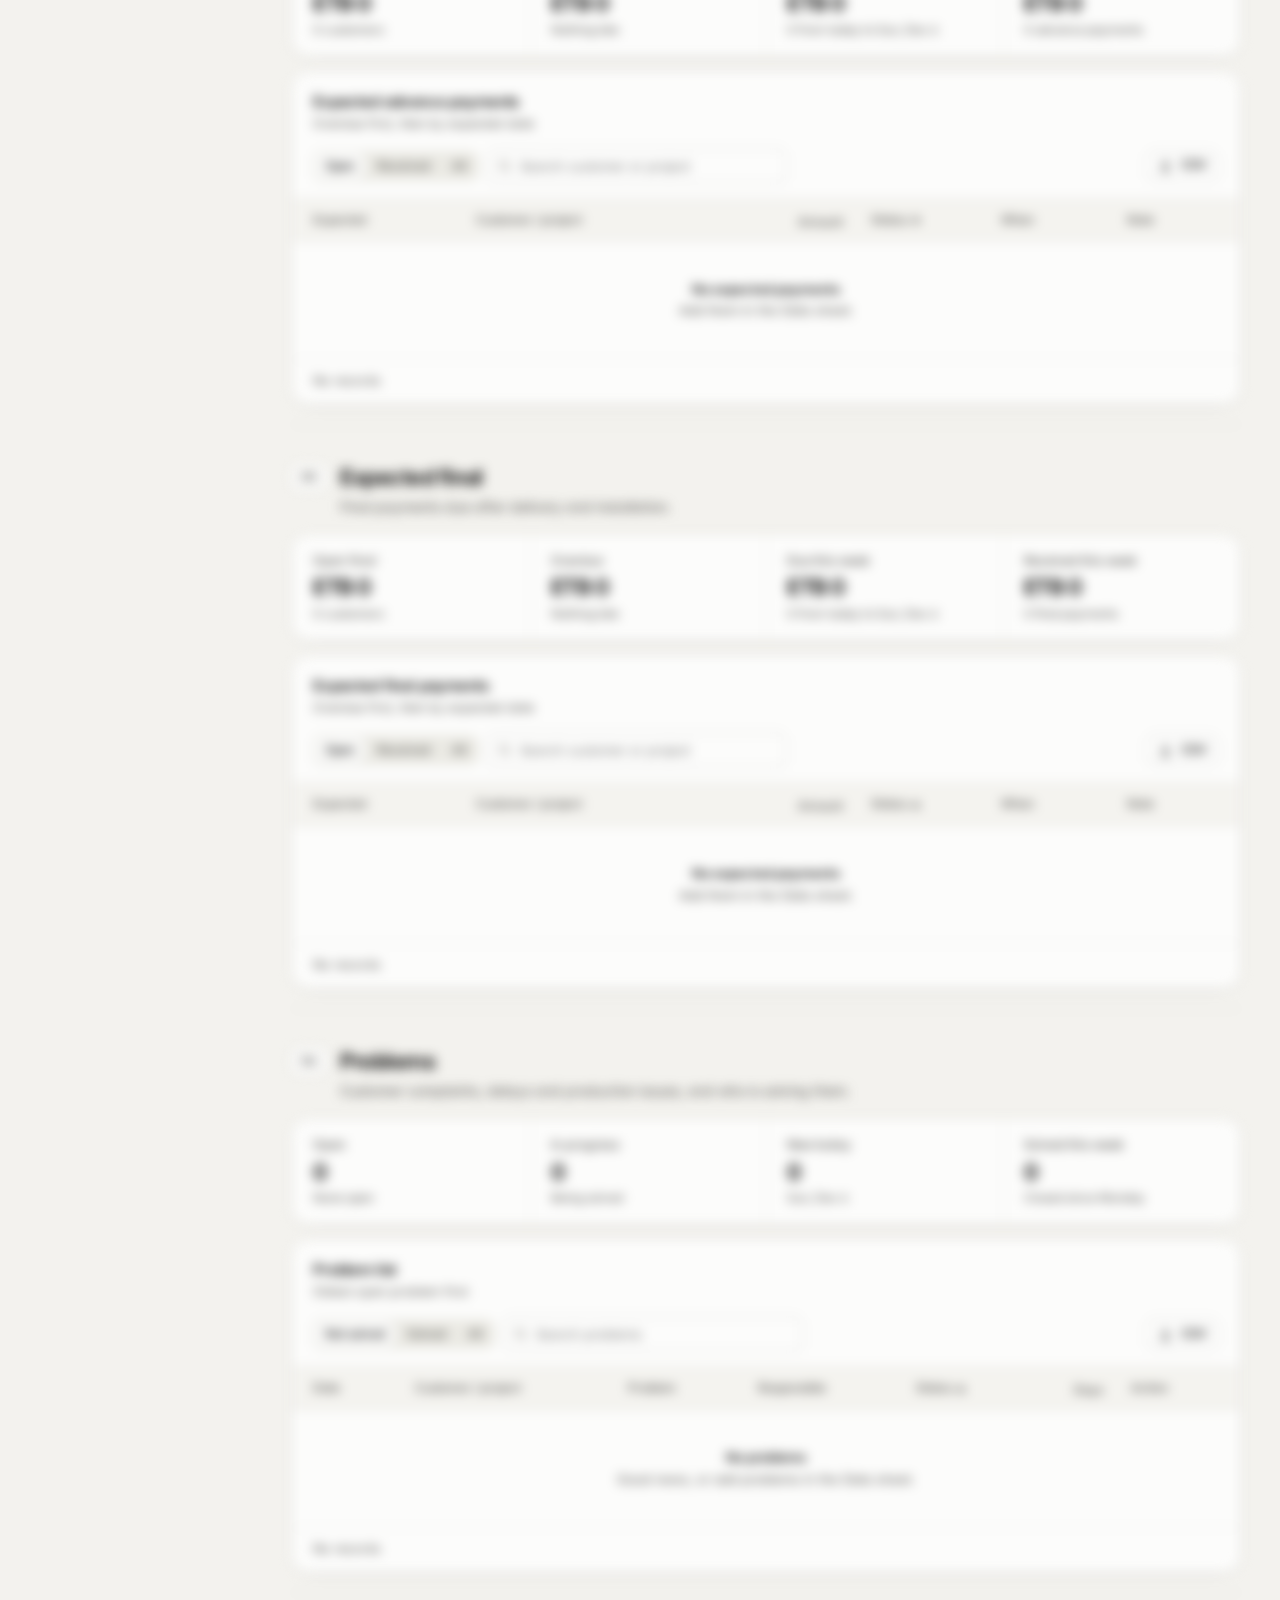
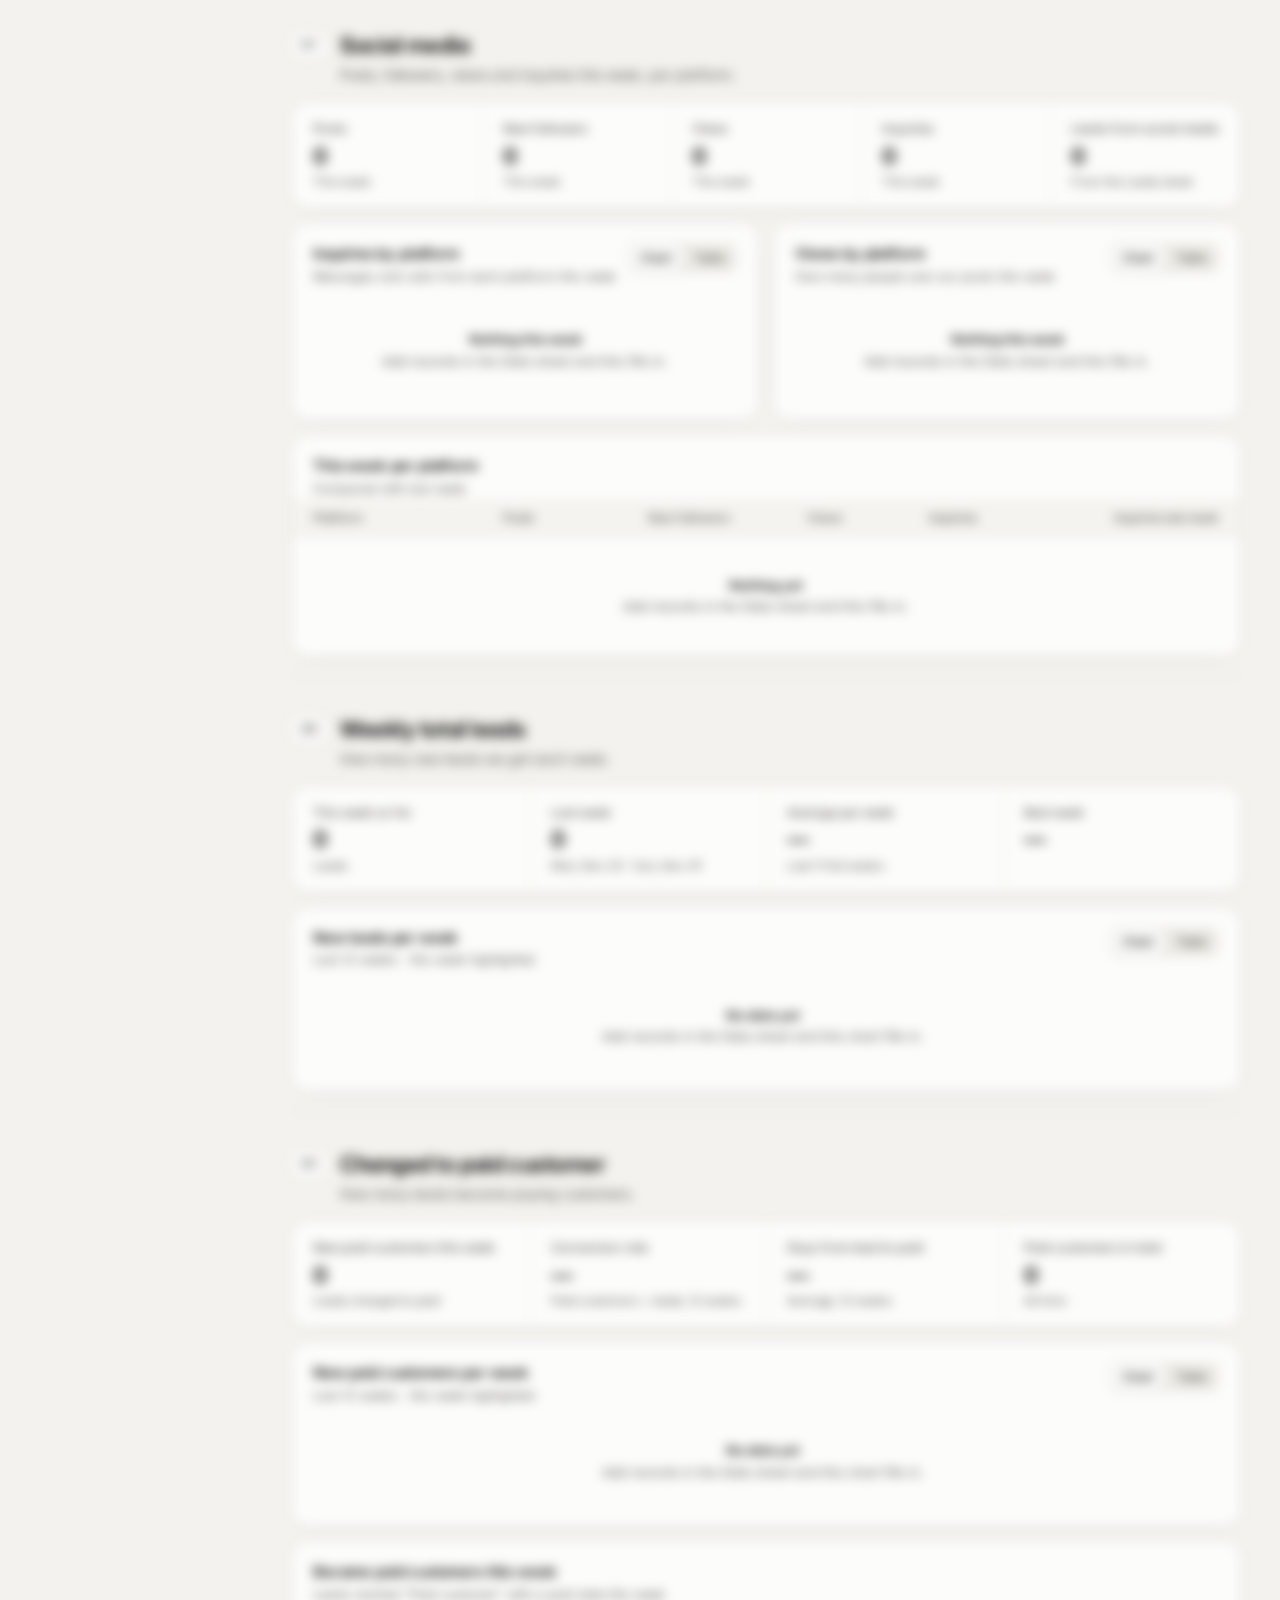
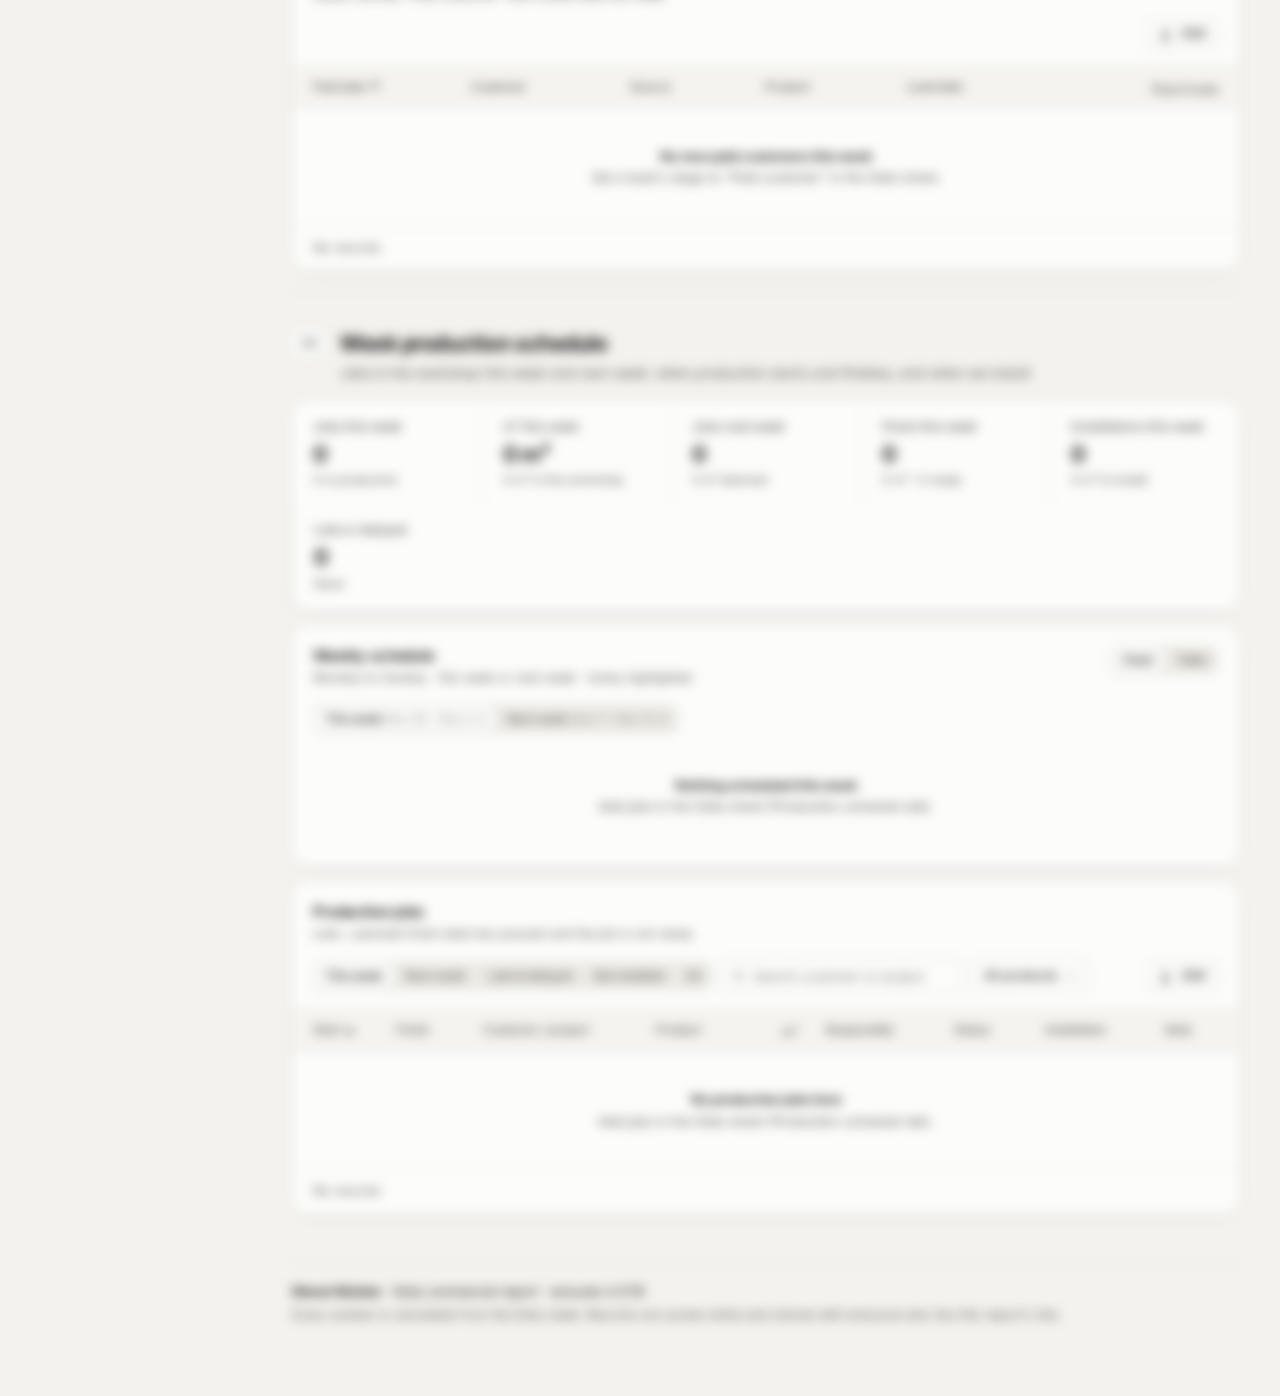
==== commit e5f6d387: "Production schedule: show next week too Jobs planned for next week did not appear (the section only " ====
--- a/commercial/index.html
+++ b/commercial/index.html
@@ -181,9 +181,9 @@
 
         <!-- 10 WEEK PRODUCTION SCHEDULE -->
         <section class="section report-only" id="production" aria-labelledby="h-production">
-          <div class="section-head"><span class="section-num">10</span><div><h2 id="h-production">Week production schedule</h2><p>Jobs in the workshop this week: when production starts and finishes, and when we install.</p></div></div>
+          <div class="section-head"><span class="section-num">10</span><div><h2 id="h-production">Week production schedule</h2><p>Jobs in the workshop this week and next week: when production starts and finishes, and when we install.</p></div></div>
           <div class="card stat-strip" id="prod-stats"></div>
-          <article class="card chart-card" data-chart="prodWeek" data-title="This week's schedule" data-sub="Monday to Sunday · today highlighted"></article>
+          <article class="card chart-card" data-chart="prodWeek" data-title="Weekly schedule" data-sub="Monday to Sunday · this week or next week · today highlighted"></article>
           <article class="card table-card"><header class="card-head"><div><h3>Production jobs</h3><p class="card-sub">Late = planned finish date has passed and the job is not ready</p></div></header><div id="prod-table"></div></article>
         </section>
 
--- a/commercial/styles.css
+++ b/commercial/styles.css
@@ -780,7 +780,10 @@
 }
 
 /* ---------- week production schedule (one row per job, Monday to Sunday) ---------- */
-.gt { --gt-label: minmax(128px, 1.4fr); display: grid; gap: 4px; padding: 8px 8px 6px 14px; }
+.gt { --gt-label: minmax(150px, 1.9fr); display: grid; gap: 4px; padding: 8px 8px 6px 14px; }
+.gt-weeks { justify-self: start; margin-bottom: 10px; }
+.gt-weeks .gt-range { color: var(--muted); font-weight: 400; }
+.gt-weeks .cnt { margin-left: 6px; font-size: 11px; color: var(--muted); font-variant-numeric: tabular-nums; }
 .gt-legend { display: flex; flex-wrap: wrap; gap: 6px 16px; font-size: 12.5px; color: var(--ink-2); padding-bottom: 8px; }
 .gt-legend span { display: inline-flex; align-items: center; gap: 7px; }
 .gt-sw { display: inline-block; width: 14px; height: 10px; border-radius: 3px; }
@@ -811,6 +814,7 @@
   .gt { --gt-label: minmax(96px, 1.1fr); padding: 4px 0 4px 6px; }
   .gt-bar { margin: 0 2px; }
   .gt-day { font-size: 10.5px; }
+  .gt-weeks .gt-range { display: none; }
 }
 @media (forced-colors: active) { .gt-bar, .gt-sw, .gt-pin { forced-color-adjust: none; border: 1px solid CanvasText; } }
 
